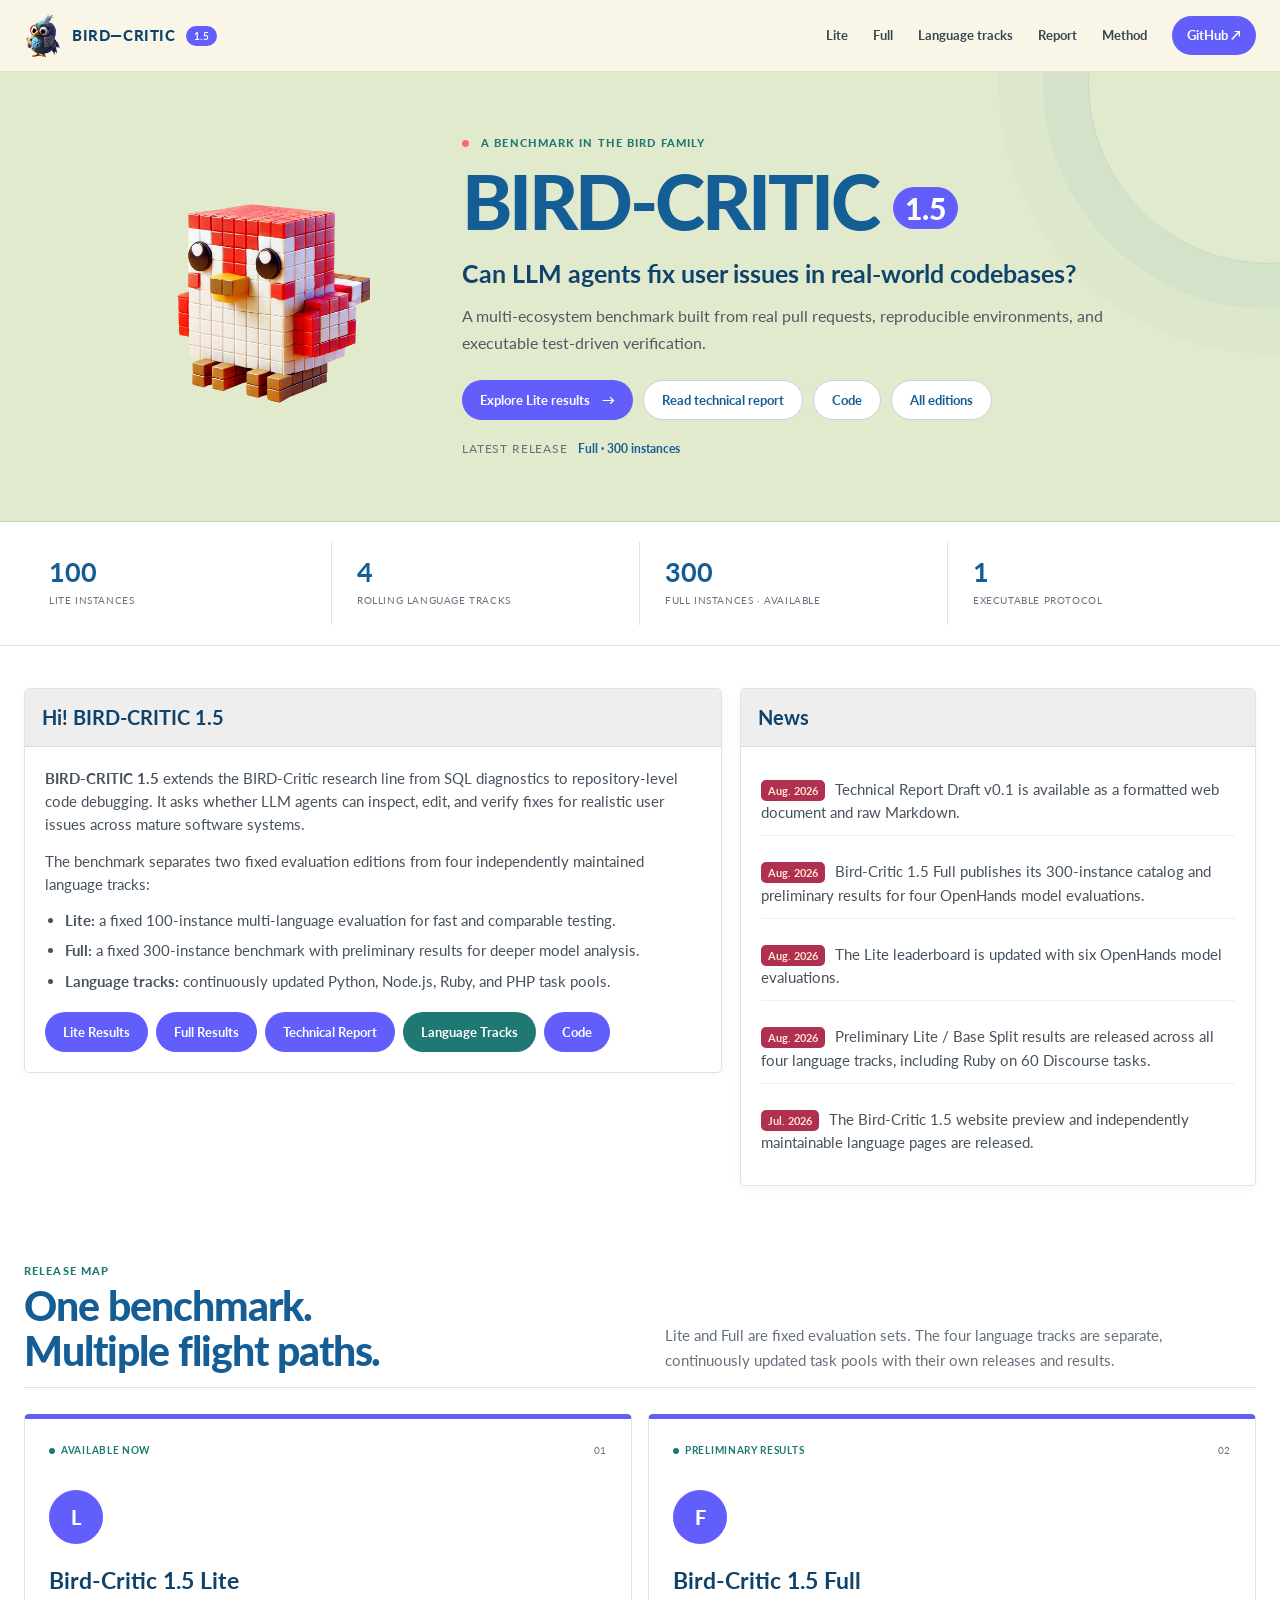
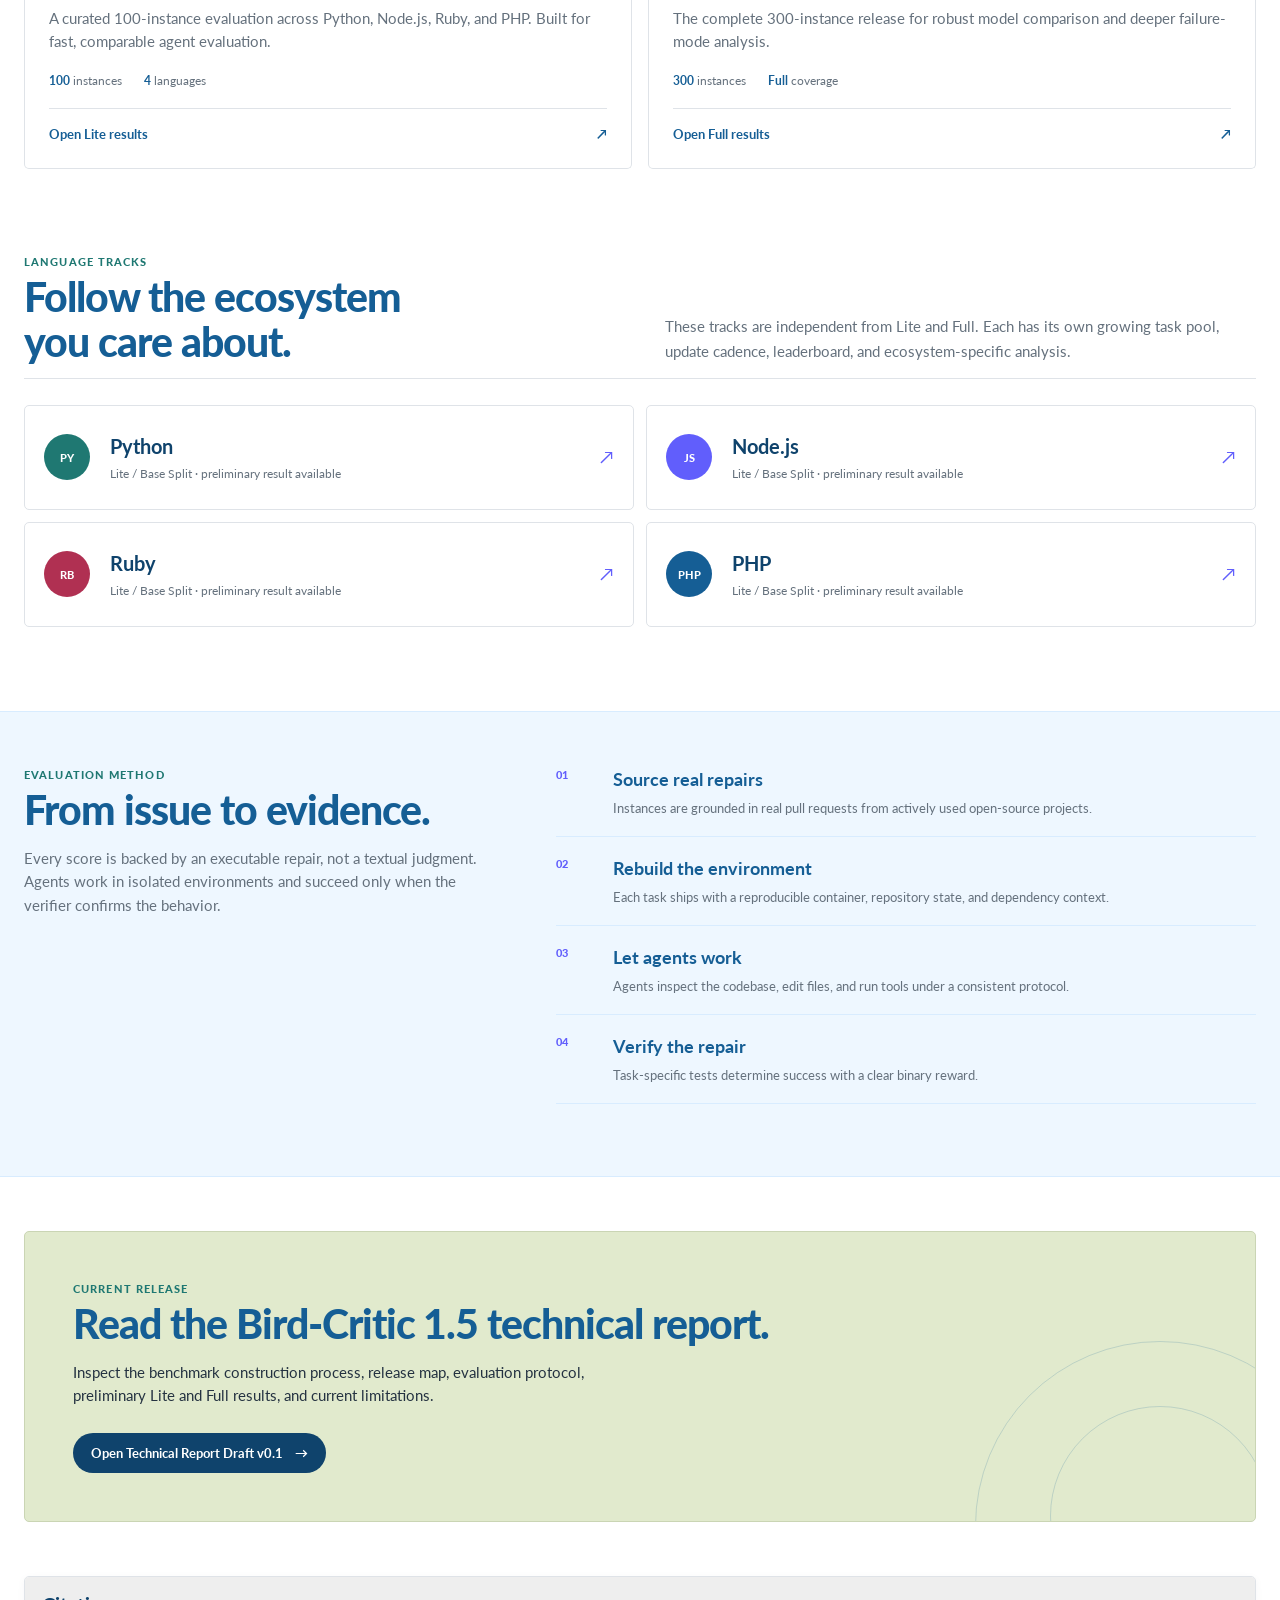
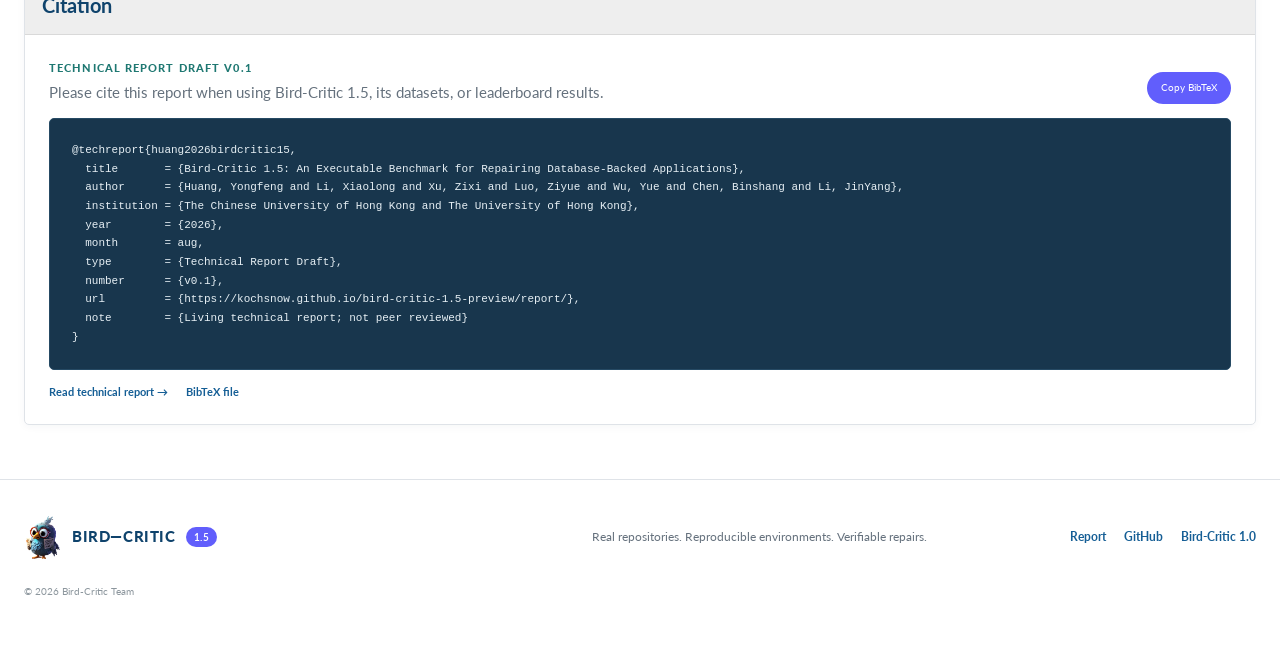
==== index.html @ dda523f9 "Update Claude and GPT Full results" ====
<!doctype html>
<html lang="en">
<head>
  <meta charset="utf-8">
  <meta name="viewport" content="width=device-width, initial-scale=1">
  <meta name="description" content="Bird-Critic 1.5 — a multi-ecosystem benchmark for evaluating LLM agents on real-world code repair.">
  <meta name="theme-color" content="#071a18">
  <meta property="og:title" content="Bird-Critic 1.5">
  <meta property="og:description" content="Real repositories. Reproducible environments. Verifiable repairs.">
  <meta property="og:type" content="website">
  <meta property="og:image" content="assets/og-family.png">
  <title>Bird-Critic 1.5 — Real-world code repair benchmark</title>
  <link rel="icon" href="assets/favicon.png" type="image/png">
  <link rel="stylesheet" href="assets/styles.css?v=20260813">
  <script defer src="assets/app.js?v=20260803"></script>
</head>
<body data-page="home" data-depth="0">
  <a class="skip-link" href="#main">Skip to content</a>
  <div class="scroll-progress" aria-hidden="true"></div>

  <header class="site-header">
    <a class="brand" href="index.html" aria-label="Bird-Critic 1.5 home">
      <span class="brand-mark" aria-hidden="true"><span></span><span></span></span>
      <span>BIRD—CRITIC</span>
      <b>1.5</b>
    </a>
    <button class="menu-toggle" type="button" aria-expanded="false" aria-controls="site-nav">
      <span></span><span></span><span></span><span class="sr-only">Menu</span>
    </button>
    <nav class="site-nav" id="site-nav" aria-label="Primary navigation">
      <a href="lite/">Lite</a>
      <a href="full/">Full</a>
      <a href="#tracks">Language tracks</a>
      <a href="report/">Report</a>
      <a href="#method">Method</a>
      <a class="nav-cta" href="https://github.com/kochsnow/bird-critic-1.5-preview" target="_blank" rel="noreferrer">GitHub ↗</a>
    </nav>
  </header>

  <main id="main">
    <section class="hero">
      <div class="hero-copy reveal">
        <img class="hero-project-logo" src="assets/bird-critic-1-logo.png" alt="Bird-Critic cube bird">
      </div>

      <div class="hero-visual reveal">
        <div class="eyebrow"><span class="pulse"></span> A benchmark in the BIRD family</div>
        <h1>BIRD-CRITIC <em>1.5</em></h1>
        <p class="hero-question">Can LLM agents fix user issues in real-world codebases?</p>
        <p class="hero-lead">A multi-ecosystem benchmark built from real pull requests, reproducible environments, and executable test-driven verification.</p>
        <div class="hero-actions">
          <a class="button button-primary" href="lite/">Explore Lite results <span>→</span></a>
          <a class="button button-ghost" href="report/">Read technical report</a>
          <a class="button button-ghost" href="https://github.com/kochsnow/bird-critic-1.5-preview" target="_blank" rel="noreferrer">Code</a>
          <a class="button button-ghost" href="#editions">All editions</a>
        </div>
        <div class="hero-note">
          <span>Latest release</span>
          <strong>Full · 300 instances</strong>
        </div>
      </div>
    </section>

    <section class="signal-strip" aria-label="Benchmark summary">
      <div><strong>100</strong><span>Lite instances</span></div>
      <div><strong>4</strong><span>rolling language tracks</span></div>
      <div><strong>300</strong><span>Full instances · available</span></div>
      <div><strong>1</strong><span>executable protocol</span></div>
    </section>

    <section class="section home-overview" id="about">
      <article class="family-panel reveal">
        <div class="panel-heading"><h2>Hi! BIRD-CRITIC 1.5</h2></div>
        <div class="panel-body">
          <p><strong>BIRD-CRITIC 1.5</strong> extends the BIRD-Critic research line from SQL diagnostics to repository-level code debugging. It asks whether LLM agents can inspect, edit, and verify fixes for realistic user issues across mature software systems.</p>
          <p>The benchmark separates two fixed evaluation editions from four independently maintained language tracks:</p>
          <ul class="family-list">
            <li><strong>Lite:</strong> a fixed 100-instance multi-language evaluation for fast and comparable testing.</li>
            <li><strong>Full:</strong> a fixed 300-instance benchmark with preliminary results for deeper model analysis.</li>
            <li><strong>Language tracks:</strong> continuously updated Python, Node.js, Ruby, and PHP task pools.</li>
          </ul>
          <div class="resource-buttons">
            <a class="family-button" href="lite/">Lite Results</a>
            <a class="family-button" href="full/">Full Results</a>
            <a class="family-button" href="report/">Technical Report</a>
            <a class="family-button family-button-teal" href="#tracks">Language Tracks</a>
            <a class="family-button" href="https://github.com/kochsnow/bird-critic-1.5-preview" target="_blank" rel="noreferrer">Code</a>
          </div>
        </div>
      </article>

      <article class="family-panel reveal" id="news">
        <div class="panel-heading"><h2>News</h2></div>
        <div class="panel-body news-list">
          <p><span class="news-date">Aug. 2026</span> Technical Report Draft v0.1 is available as a formatted web document and raw Markdown.</p>
          <p><span class="news-date">Aug. 2026</span> Bird-Critic 1.5 Full publishes its 300-instance catalog and preliminary results for four OpenHands model evaluations.</p>
          <p><span class="news-date">Aug. 2026</span> The Lite leaderboard is updated with six OpenHands model evaluations.</p>
          <p><span class="news-date">Aug. 2026</span> Preliminary Lite / Base Split results are released across all four language tracks, including Ruby on 60 Discourse tasks.</p>
          <p><span class="news-date">Jul. 2026</span> The Bird-Critic 1.5 website preview and independently maintainable language pages are released.</p>
        </div>
      </article>
    </section>

    <section class="section editions" id="editions">
      <div class="section-heading reveal">
        <div>
          <span class="kicker">Release map</span>
          <h2>One benchmark.<br>Multiple flight paths.</h2>
        </div>
        <p>Lite and Full are fixed evaluation sets. The four language tracks are separate, continuously updated task pools with their own releases and results.</p>
      </div>

      <div class="edition-grid">
        <article class="edition-card edition-live reveal">
          <div class="card-topline"><span class="live-label">Available now</span><span>01</span></div>
          <div class="edition-symbol">L</div>
          <h3>Bird-Critic 1.5 Lite</h3>
          <p>A curated 100-instance evaluation across Python, Node.js, Ruby, and PHP. Built for fast, comparable agent evaluation.</p>
          <div class="edition-stats">
            <span><b>100</b> instances</span>
            <span><b>4</b> languages</span>
          </div>
          <a class="text-link" href="lite/">Open Lite results <span>↗</span></a>
        </article>

        <article class="edition-card edition-live reveal">
          <div class="card-topline"><span class="live-label">Preliminary results</span><span>02</span></div>
          <div class="edition-symbol">F</div>
          <h3>Bird-Critic 1.5 Full</h3>
          <p>The complete 300-instance release for robust model comparison and deeper failure-mode analysis.</p>
          <div class="edition-stats">
            <span><b>300</b> instances</span>
            <span><b>Full</b> coverage</span>
          </div>
          <a class="text-link" href="full/">Open Full results <span>↗</span></a>
        </article>
      </div>
    </section>

    <section class="section tracks" id="tracks">
      <div class="section-heading reveal">
        <div>
          <span class="kicker">Language tracks</span>
          <h2>Follow the ecosystem<br>you care about.</h2>
        </div>
        <p>These tracks are independent from Lite and Full. Each has its own growing task pool, update cadence, leaderboard, and ecosystem-specific analysis.</p>
      </div>

      <div class="track-grid">
        <a class="track-card reveal" href="languages/python/">
          <span class="track-index">PY</span>
          <div><h3>Python</h3><p>Lite / Base Split · preliminary result available</p></div>
          <span class="track-arrow">↗</span>
        </a>
        <a class="track-card reveal" href="languages/node/">
          <span class="track-index">JS</span>
          <div><h3>Node.js</h3><p>Lite / Base Split · preliminary result available</p></div>
          <span class="track-arrow">↗</span>
        </a>
        <a class="track-card reveal" href="languages/ruby/">
          <span class="track-index">RB</span>
          <div><h3>Ruby</h3><p>Lite / Base Split · preliminary result available</p></div>
          <span class="track-arrow">↗</span>
        </a>
        <a class="track-card reveal" href="languages/php/">
          <span class="track-index">PHP</span>
          <div><h3>PHP</h3><p>Lite / Base Split · preliminary result available</p></div>
          <span class="track-arrow">↗</span>
        </a>
      </div>
    </section>

    <section class="section method" id="method">
      <div class="method-layout">
        <div class="method-intro reveal">
          <span class="kicker kicker-light">Evaluation method</span>
          <h2>From issue to evidence.</h2>
          <p>Every score is backed by an executable repair, not a textual judgment. Agents work in isolated environments and succeed only when the verifier confirms the behavior.</p>
        </div>
        <ol class="method-steps">
          <li class="reveal"><span>01</span><div><h3>Source real repairs</h3><p>Instances are grounded in real pull requests from actively used open-source projects.</p></div></li>
          <li class="reveal"><span>02</span><div><h3>Rebuild the environment</h3><p>Each task ships with a reproducible container, repository state, and dependency context.</p></div></li>
          <li class="reveal"><span>03</span><div><h3>Let agents work</h3><p>Agents inspect the codebase, edit files, and run tools under a consistent protocol.</p></div></li>
          <li class="reveal"><span>04</span><div><h3>Verify the repair</h3><p>Task-specific tests determine success with a clear binary reward.</p></div></li>
        </ol>
      </div>
    </section>

    <section class="section release">
      <div class="release-card reveal">
        <span class="kicker">Current release</span>
        <h2>Read the Bird-Critic 1.5 technical report.</h2>
        <p>Inspect the benchmark construction process, release map, evaluation protocol, preliminary Lite and Full results, and current limitations.</p>
        <a class="button button-dark" href="report/">Open Technical Report Draft v0.1 <span>→</span></a>
        <div class="release-ring ring-one" aria-hidden="true"></div>
        <div class="release-ring ring-two" aria-hidden="true"></div>
      </div>
    </section>

    <section class="section citation-section" id="citation">
      <div class="family-panel reveal">
        <div class="panel-heading"><h2>Citation</h2></div>
        <div class="panel-body citation-content">
          <div class="citation-intro">
            <div><span class="kicker">Technical Report Draft v0.1</span><p>Please cite this report when using Bird-Critic 1.5, its datasets, or leaderboard results.</p></div>
            <button class="copy-button" type="button" data-copy-target="#citation-bibtex">Copy BibTeX</button>
          </div>
          <pre class="citation-code" id="citation-bibtex"><code>@techreport{huang2026birdcritic15,
  title       = {Bird-Critic 1.5: An Executable Benchmark for Repairing Database-Backed Applications},
  author      = {Huang, Yongfeng and Li, Xiaolong and Xu, Zixi and Luo, Ziyue and Wu, Yue and Chen, Binshang and Li, JinYang},
  institution = {The Chinese University of Hong Kong and The University of Hong Kong},
  year        = {2026},
  month       = aug,
  type        = {Technical Report Draft},
  number      = {v0.1},
  url         = {https://kochsnow.github.io/bird-critic-1.5-preview/report/},
  note        = {Living technical report; not peer reviewed}
}</code></pre>
          <div class="citation-links"><a href="report/">Read technical report →</a><a href="CITATION.bib">BibTeX file</a></div>
        </div>
      </div>
    </section>
  </main>

  <footer class="site-footer">
    <a class="brand footer-brand" href="index.html">
      <span class="brand-mark" aria-hidden="true"><span></span><span></span></span>
      <span>BIRD—CRITIC</span><b>1.5</b>
    </a>
    <p>Real repositories. Reproducible environments. Verifiable repairs.</p>
    <div><a href="report/">Report</a><a href="https://github.com/kochsnow/bird-critic-1.5-preview" target="_blank" rel="noreferrer">GitHub</a><a href="https://bird-critic.github.io/" target="_blank" rel="noreferrer">Bird-Critic 1.0</a></div>
    <small>© <span data-year></span> Bird-Critic Team</small>
  </footer>
</body>
</html>
---- assets/styles.css ----
@import url("https://fonts.googleapis.com/css2?family=Lato:wght@300;400;700;900&display=swap");

:root {
  --bird-blue: #155e95;
  --bird-blue-dark: #0f436c;
  --bird-purple: #615efc;
  --bird-coral: #ff6969;
  --bird-teal: #1f7872;
  --bird-green: #e1eacd;
  --bird-cream: #f9f6e6;
  --bird-sky: #eef7ff;
  --paper: #ffffff;
  --canvas: #f7f8fa;
  --ink: #243241;
  --muted: #65717d;
  --line: #dfe3e8;
  --soft-line: #edf0f3;
  --header-gray: #eeeeee;
  --sans: "Lato", -apple-system, BlinkMacSystemFont, "Segoe UI", sans-serif;
  --mono: ui-monospace, SFMono-Regular, Menlo, Consolas, monospace;
  --max: 1400px;
}

* { box-sizing: border-box; }
html { scroll-behavior: smooth; }
body {
  margin: 0;
  color: var(--ink);
  background: var(--paper);
  font-family: var(--sans);
  font-size: 15px;
  line-height: 1.55;
  -webkit-font-smoothing: antialiased;
}
a { color: var(--bird-blue); text-decoration: none; }
a:hover { color: var(--bird-coral); }
button, input, select { font: inherit; }
code, pre { font-family: var(--mono); }

.sr-only {
  position: absolute; width: 1px; height: 1px; padding: 0; margin: -1px;
  overflow: hidden; clip: rect(0, 0, 0, 0); white-space: nowrap; border: 0;
}
.skip-link {
  position: fixed; left: 18px; top: -80px; z-index: 1000;
  padding: 10px 16px; background: var(--bird-purple); color: white; border-radius: 5px;
}
.skip-link:focus { top: 18px; }
.scroll-progress {
  position: fixed; inset: 0 auto auto 0; width: 0; height: 3px;
  background: var(--bird-purple); z-index: 1000;
}

/* BIRD family navigation */
.site-header {
  position: sticky; top: 0; z-index: 100;
  width: 100%; min-height: 72px; padding: 0 max(24px, calc((100vw - var(--max)) / 2 + 24px));
  display: flex; align-items: center; justify-content: space-between; gap: 28px;
  color: var(--ink); background: rgba(249, 246, 230, .96);
  border-bottom: 1px solid #e5dfc4; backdrop-filter: blur(12px);
}
.brand {
  display: inline-flex; align-items: center; gap: 10px;
  color: var(--bird-blue-dark); font-size: 15px; font-weight: 900; letter-spacing: .04em;
}
.brand:hover { color: var(--bird-blue); }
.brand b {
  padding: 4px 8px; color: white; background: var(--bird-purple);
  border-radius: 999px; font-size: 10px; line-height: 1.2;
}
.brand-mark {
  width: 38px; height: 43px; display: block; flex: 0 0 38px;
  background: url("./bird-family-logo.png") center / contain no-repeat;
}
.brand-mark::before, .brand-mark::after, .brand-mark span { display: none; }
.site-nav { display: flex; align-items: center; gap: 25px; }
.site-nav a { color: #394754; font-size: 13px; font-weight: 700; }
.site-nav a:hover, .site-nav a[aria-current="page"] { color: var(--bird-purple); }
.site-nav .nav-cta {
  padding: 9px 15px; color: white; background: var(--bird-purple);
  border-radius: 999px; border: 0;
}
.site-nav .nav-cta:hover { color: white; background: var(--bird-coral); }
.menu-toggle { display: none; border: 0; background: none; color: var(--bird-blue-dark); }

/* Home masthead: a modernized version of Bird-Critic 1.0 */
.hero {
  min-height: 450px; padding: 50px max(24px, calc((100vw - 1080px) / 2 + 24px));
  display: grid; grid-template-columns: 280px minmax(0, 1fr); gap: 58px; align-items: center;
  color: var(--ink); background: var(--bird-green);
  border-bottom: 1px solid #cbd7b5; position: relative; overflow: hidden;
}
.hero::after {
  content: ""; position: absolute; width: 360px; height: 360px; border-radius: 50%;
  right: -170px; top: -170px; border: 1px solid rgba(21, 94, 149, .12);
  box-shadow: 0 0 0 45px rgba(21,94,149,.035), 0 0 0 90px rgba(21,94,149,.025);
}
.hero-copy { display: flex; justify-content: center; position: relative; z-index: 1; }
.hero-project-logo {
  display: block; width: min(260px, 100%); height: auto;
  border-radius: 14px; mix-blend-mode: multiply;
  transition: transform .35s ease;
}
.hero-project-logo:hover { transform: scale(1.035) rotate(-1deg); }
.hero-visual { position: relative; z-index: 1; min-width: 0; }
.eyebrow, .kicker, .page-eyebrow {
  color: var(--bird-teal); font-size: 11px; font-weight: 900;
  letter-spacing: .1em; text-transform: uppercase;
}
.eyebrow { margin-bottom: 12px; }
.pulse {
  display: inline-block; width: 7px; height: 7px; margin-right: 8px;
  border-radius: 50%; background: var(--bird-coral);
}
.hero h1 {
  margin: 0 0 6px; color: var(--bird-blue);
  font-size: clamp(46px, 6vw, 76px); line-height: 1; letter-spacing: -.04em; font-weight: 900;
}
.hero h1 em {
  display: inline-block; color: white; background: var(--bird-purple);
  padding: 6px 12px; border-radius: 999px; font-size: .4em; font-style: normal;
  letter-spacing: 0; vertical-align: .35em;
}
.hero-question {
  margin: 15px 0 10px; color: var(--bird-blue-dark);
  font-size: clamp(19px, 2.2vw, 25px); font-weight: 700;
}
.hero-lead { max-width: 710px; margin: 0; color: #4d5c63; font-size: 16px; line-height: 1.65; }
.hero-actions { display: flex; flex-wrap: wrap; gap: 10px; margin-top: 24px; }
.button, .family-button {
  min-height: 40px; padding: 9px 18px; display: inline-flex; align-items: center; justify-content: center;
  gap: 12px; border: 0; border-radius: 999px; font-size: 13px; font-weight: 700;
  transition: background .2s, color .2s, transform .2s;
}
.button:hover, .family-button:hover { transform: translateY(-1px); }
.button-primary, .family-button { color: white; background: var(--bird-purple); }
.button-primary:hover, .family-button:hover { color: white; background: var(--bird-coral); }
.button-ghost { color: var(--bird-blue); background: white; border: 1px solid #c9d2d8; }
.button-ghost:hover { color: white; background: var(--bird-blue); border-color: var(--bird-blue); }
.button-dark { color: white; background: var(--bird-blue-dark); }
.button-dark:hover { color: white; background: var(--bird-coral); }
.family-button-teal { background: var(--bird-teal); }
.hero-note { display: flex; align-items: center; gap: 10px; margin-top: 20px; font-size: 12px; }
.hero-note span { color: var(--muted); text-transform: uppercase; letter-spacing: .07em; }
.hero-note strong { color: var(--bird-blue); }

.signal-strip {
  max-width: var(--max); margin: 0 auto; padding: 20px 24px;
  display: grid; grid-template-columns: repeat(4, 1fr); background: white;
  border-bottom: 1px solid var(--line);
}
.signal-strip div { padding: 15px 25px; border-right: 1px solid var(--line); }
.signal-strip div:last-child { border-right: 0; }
.signal-strip strong { display: block; color: var(--bird-blue); font-size: 27px; line-height: 1.1; }
.signal-strip span { color: var(--muted); font-size: 10px; text-transform: uppercase; letter-spacing: .06em; }

/* Family-style panels */
.section { max-width: var(--max); margin: auto; padding: 54px 24px; }
.home-overview {
  display: grid; grid-template-columns: 1.15fr .85fr; gap: 18px; align-items: start;
  padding-top: 42px; padding-bottom: 22px;
}
.family-panel {
  overflow: hidden; background: white; border: 1px solid var(--line);
  border-radius: 5px; box-shadow: 0 2px 8px rgba(28, 48, 65, .04);
}
.panel-heading {
  padding: 13px 17px; background: var(--header-gray); border-bottom: 1px solid #d9d9d9;
}
.panel-heading h2 { margin: 0; color: var(--bird-blue-dark); font-size: 20px; font-weight: 700; }
.panel-body { padding: 20px; color: #46525d; }
.panel-body p { margin: 0 0 13px; }
.panel-body p:last-child { margin-bottom: 0; }
.family-list { padding-left: 20px; margin: 10px 0 19px; }
.family-list li { margin: 7px 0; }
.resource-buttons { display: flex; flex-wrap: wrap; gap: 8px; }
.news-list p { padding: 11px 0; border-bottom: 1px solid var(--soft-line); line-height: 1.55; }
.news-list p:last-child { border-bottom: 0; }
.news-date {
  display: inline-block; margin-right: 6px; padding: 2px 7px;
  color: #ffe7ce; background: #b03052; border-radius: 5px; font-size: 11px; font-weight: 700;
}

.section-heading {
  display: grid; grid-template-columns: 1fr 1fr; gap: 50px; align-items: end;
  margin-bottom: 26px; padding-bottom: 14px; border-bottom: 1px solid var(--line);
}
.kicker { display: block; margin-bottom: 5px; }
.section-heading h2, .method h2, .release-card h2, .page-hero h1 {
  margin: 0; color: var(--bird-blue); font-size: clamp(30px, 3.2vw, 45px);
  line-height: 1.08; letter-spacing: -.025em; font-weight: 900;
}
.section-heading p { max-width: 560px; margin: 0; color: var(--muted); line-height: 1.65; }

.edition-grid { display: grid; grid-template-columns: repeat(2, 1fr); gap: 16px; }
.edition-card {
  min-height: 350px; padding: 24px; display: flex; flex-direction: column;
  background: white; border: 1px solid var(--line); border-radius: 5px;
}
.edition-live { border-top: 5px solid var(--bird-purple); }
.edition-card:not(.edition-live) { border-top: 5px solid #b8c3c9; }
.card-topline { display: flex; justify-content: space-between; color: var(--muted); font-size: 10px; text-transform: uppercase; letter-spacing: .07em; }
.live-label, .soon-label { color: var(--bird-teal); font-weight: 700; }
.live-label::before, .soon-label::before {
  content: ""; display: inline-block; width: 6px; height: 6px; margin-right: 6px;
  border-radius: 50%; background: var(--bird-teal);
}
.soon-label { color: var(--muted); }
.soon-label::before { background: #aab2b8; }
.edition-symbol {
  width: 54px; height: 54px; margin: 32px 0 19px; display: grid; place-items: center;
  color: white; background: var(--bird-purple); border-radius: 50%; font-size: 20px; font-weight: 900;
}
.edition-card:not(.edition-live) .edition-symbol { background: var(--bird-blue); }
.edition-card h3 { margin: 0 0 8px; color: var(--bird-blue-dark); font-size: 23px; }
.edition-card > p { color: var(--muted); margin: 0; }
.edition-stats { display: flex; gap: 22px; margin: 18px 0; color: var(--muted); font-size: 12px; }
.edition-stats b { color: var(--bird-blue); }
.text-link {
  margin-top: auto; padding-top: 15px; display: flex; justify-content: space-between;
  border-top: 1px solid var(--line); color: var(--bird-blue); font-size: 13px; font-weight: 700;
}
.text-link:hover { color: var(--bird-coral); }

.tracks { padding-top: 30px; }
.track-grid { display: grid; grid-template-columns: repeat(2, 1fr); gap: 12px; }
.track-card {
  min-height: 105px; padding: 19px; display: grid; grid-template-columns: 50px 1fr auto;
  align-items: center; gap: 16px; color: var(--ink); background: white;
  border: 1px solid var(--line); border-radius: 5px;
  transition: border-color .2s, box-shadow .2s, transform .2s;
}
.track-card:hover {
  color: var(--ink); border-color: var(--bird-purple); box-shadow: 0 6px 18px rgba(40,49,75,.08);
  transform: translateY(-2px);
}
.track-index {
  width: 46px; height: 46px; display: grid; place-items: center;
  color: white; background: var(--bird-teal); border-radius: 50%; font-size: 11px; font-weight: 900;
}
.track-card:nth-child(2) .track-index { background: var(--bird-purple); }
.track-card:nth-child(3) .track-index { background: #b03052; }
.track-card:nth-child(4) .track-index { background: var(--bird-blue); }
.track-card h3 { margin: 0 0 3px; color: var(--bird-blue-dark); font-size: 20px; }
.track-card p { margin: 0; color: var(--muted); font-size: 12px; }
.track-arrow { color: var(--bird-purple); font-size: 18px; }

.method {
  max-width: none; margin-top: 30px; padding-left: max(24px, calc((100vw - var(--max)) / 2 + 24px));
  padding-right: max(24px, calc((100vw - var(--max)) / 2 + 24px));
  color: var(--ink); background: var(--bird-sky); border-block: 1px solid #d8ecff;
}
.method-layout { max-width: calc(var(--max) - 48px); margin: auto; display: grid; grid-template-columns: .8fr 1.2fr; gap: 65px; }
.kicker-light { color: var(--bird-teal); }
.method-intro p { color: var(--muted); }
.method-steps { list-style: none; margin: 0; padding: 0; }
.method-steps li {
  display: grid; grid-template-columns: 42px 1fr; gap: 15px;
  padding: 0 0 18px; margin-bottom: 18px; border-bottom: 1px solid #d8ecff;
}
.method-steps li > span { color: var(--bird-purple); font-size: 11px; font-weight: 900; }
.method-steps h3 { margin: 0 0 4px; color: var(--bird-blue); font-size: 18px; }
.method-steps p { margin: 0; color: var(--muted); font-size: 13px; }

.release-card {
  min-height: 270px; padding: 48px; position: relative; overflow: hidden;
  color: var(--ink); background: var(--bird-green); border: 1px solid #cad5b4; border-radius: 5px;
}
.release-card h2 { max-width: 760px; }
.release-card > p { max-width: 560px; }
.release-card .button { margin-top: 10px; }
.release-ring { position: absolute; border: 1px solid rgba(21,94,149,.18); border-radius: 50%; }
.ring-one { width: 370px; height: 370px; right: -90px; bottom: -190px; }
.ring-two { width: 220px; height: 220px; right: -15px; bottom: -105px; }
.citation-section { padding-top: 0; }
.citation-content { padding: 24px; }
.citation-intro { display: flex; align-items: end; justify-content: space-between; gap: 20px; margin-bottom: 14px; }
.citation-intro p { margin: 0; color: var(--muted); }
.citation-intro .copy-button { float: none; flex: 0 0 auto; padding: 8px 14px; font-size: 10px; }
.citation-code {
  margin: 0; padding: 22px; overflow-x: auto; color: #e7f0f5; background: #18364d;
  border: 1px solid #264a64; border-radius: 5px; font: 11px/1.7 var(--mono); white-space: pre;
}
.citation-code code { font: inherit; }
.citation-links { display: flex; flex-wrap: wrap; gap: 18px; margin-top: 13px; font-size: 11px; font-weight: 700; }

.site-footer {
  max-width: var(--max); margin: auto; padding: 36px 24px 48px;
  display: grid; grid-template-columns: 1.2fr 1fr auto; gap: 25px; align-items: center;
  border-top: 1px solid var(--line);
}
.footer-brand { color: var(--bird-blue-dark); }
.site-footer p { color: var(--muted); font-size: 12px; }
.site-footer > div { display: flex; gap: 18px; font-size: 12px; font-weight: 700; }
.site-footer small { grid-column: 1 / -1; color: #8c969d; font-size: 10px; }

/* Edition and language pages */
.inner { background: var(--canvas); }
.inner .site-header { background: rgba(249,246,230,.97); }
.page-hero {
  max-width: none; margin: 0; padding: 56px max(24px, calc((100vw - 1180px) / 2 + 24px));
  display: grid; grid-template-columns: 1fr .75fr; gap: 65px; align-items: end;
  background: var(--bird-green); border-bottom: 1px solid #cbd7b5;
}
.page-hero h1 { font-size: clamp(40px, 5vw, 64px); }
.page-hero .page-intro { margin: 0; color: #4e5b60; font-size: 16px; line-height: 1.65; }
.page-eyebrow { margin-bottom: 10px; }
.page-status {
  display: inline-flex; align-items: center; gap: 7px; margin-top: 15px;
  color: var(--bird-teal); font-size: 10px; font-weight: 900; text-transform: uppercase;
}
.page-status::before { content: ""; width: 7px; height: 7px; border-radius: 50%; background: var(--bird-teal); }
.page-status.soon { color: var(--muted); }
.page-status.soon::before { background: #aab2b8; }
.page-rule { display: none; }

.metric-grid {
  max-width: 1180px; margin: 24px auto 0; padding: 0 24px;
  display: grid; grid-template-columns: repeat(4, 1fr);
}
.metric {
  min-height: 118px; padding: 22px; background: white;
  border: 1px solid var(--line); border-right: 0;
}
.metric:first-child { border-radius: 5px 0 0 5px; }
.metric:last-child { border-right: 1px solid var(--line); border-radius: 0 5px 5px 0; }
.metric strong { display: block; color: var(--bird-blue); font-size: 31px; line-height: 1; }
.metric span { display: block; margin-top: 22px; color: var(--muted); font-size: 9px; text-transform: uppercase; letter-spacing: .05em; }

.results-section { max-width: 1180px; margin: auto; padding: 45px 24px; }
.results-head {
  display: flex; align-items: end; justify-content: space-between; gap: 35px;
  margin-bottom: 16px;
}
.results-head h2 { margin: 0; color: var(--bird-blue); font-size: 30px; font-weight: 900; }
.results-head p { max-width: 520px; margin: 0; color: var(--muted); font-size: 13px; }
.results-head code { padding: 2px 5px; background: #eee; }
.leaderboard-shell {
  overflow-x: auto; background: white; border: 1px solid var(--line);
  border-radius: 5px; box-shadow: 0 2px 7px rgba(31,51,69,.04);
}
.leaderboard-toolbar {
  min-height: 50px; padding: 10px 16px; display: flex; align-items: center; justify-content: space-between; gap: 15px;
  background: var(--header-gray); border-bottom: 1px solid #d7d7d7;
}
.leaderboard-toolbar > span { color: var(--bird-blue-dark); font-size: 13px; font-weight: 700; }
.language-filters { display: flex; flex-wrap: wrap; gap: 5px; }
.filter-button {
  padding: 6px 11px; color: #666; background: #e0e0e0;
  border: 0; border-radius: 5px; font-size: 10px; cursor: pointer;
}
.filter-button.active, .filter-button:hover { color: white; background: var(--bird-purple); }
.leaderboard { width: 100%; min-width: 720px; border-collapse: collapse; }
.leaderboard th, .leaderboard td { padding: 10px 12px; text-align: center; border-bottom: 1px solid var(--line); }
.leaderboard th { color: #43515d; background: #f4f6f8; font-size: 10px; text-transform: uppercase; letter-spacing: .04em; }
.leaderboard td { font-size: 12px; }
.leaderboard tbody tr { transition: transform .18s, box-shadow .18s, background .18s; }
.leaderboard tbody tr:not(.empty-row):hover {
  position: relative; z-index: 1; background: rgba(238,247,255,.7);
  transform: translateY(-1px); box-shadow: 0 3px 10px rgba(0,0,0,.1);
}
.leaderboard td:first-child { color: var(--muted); font-size: 10px; }
.score { color: var(--bird-blue); font-weight: 700; }
.score-bar { display: inline-block; width: 70px; height: 5px; margin-left: 8px; background: #e8ecf0; vertical-align: 2px; }
.score-bar i { display: block; height: 100%; background: var(--bird-purple); }
.empty-row td { padding: 42px; color: var(--muted); text-align: center; }
.language-breakdown { min-width: 900px; }
.language-score strong { display: block; color: var(--bird-blue); }
.language-score small { display: block; color: var(--muted); font-size: 9px; }

.split-chart { display: grid; grid-template-columns: repeat(4, 1fr); gap: 8px; }
.split-segment { min-height: 98px; padding: 17px; border-radius: 5px; }
.split-segment strong { display: block; font-size: 25px; }
.split-segment span { font-size: 10px; font-weight: 700; }
.split-python { color: #24496b; background: #dff1ff; }
.split-node { color: #51640c; background: #e9f5bf; }
.split-ruby { color: #7f2433; background: #ffe0dc; }
.split-php { color: #423a77; background: #e8e4ff; }

.instance-layout { display: grid; grid-template-columns: 245px 1fr; gap: 16px; }
.instance-sidebar {
  align-self: start; padding: 18px; background: white; border: 1px solid var(--line); border-radius: 5px;
}
.instance-sidebar h3 { margin: 0 0 13px; color: var(--bird-blue); font-size: 16px; }
.instance-sidebar label { display: block; margin: 14px 0 5px; color: var(--muted); font-size: 9px; text-transform: uppercase; }
.instance-sidebar select, .instance-sidebar input {
  width: 100%; padding: 8px 9px; color: var(--ink); background: white;
  border: 1px solid #cfd5da; border-radius: 4px;
}
.instance-sidebar select:focus, .instance-sidebar input:focus { outline: 2px solid rgba(97,94,252,.2); border-color: var(--bird-purple); }
.instance-count { margin-top: 15px; color: var(--bird-teal); font-size: 11px; font-weight: 700; }
.instance-table-wrap {
  max-height: 540px; overflow: auto; background: white; border: 1px solid var(--line); border-radius: 5px;
}
.instance-table { width: 100%; min-width: 650px; border-collapse: collapse; }
.instance-table th {
  position: sticky; top: 0; z-index: 1; padding: 10px 12px;
  color: white; background: var(--bird-blue); font-size: 9px; text-align: left; text-transform: uppercase;
}
.instance-table td { padding: 10px 12px; border-bottom: 1px solid var(--line); font-family: var(--mono); font-size: 10px; }
.instance-table tbody tr:hover { background: var(--bird-sky); }
.language-pill { display: inline-block; padding: 3px 7px; border-radius: 999px; font-size: 9px; }
.language-pill.python { color: #24496b; background: #dff1ff; }
.language-pill.node-js { color: #51640c; background: #e9f5bf; }
.language-pill.ruby { color: #7f2433; background: #ffe0dc; }
.language-pill.php { color: #423a77; background: #e8e4ff; }
.language-pill.dataset { color: var(--bird-blue); background: var(--bird-green); white-space: nowrap; }

.quickstart { padding: 24px; color: #dceaf3; background: #243e55; border-radius: 5px; }
.quickstart pre { margin: 0; overflow-x: auto; font-size: 11px; line-height: 1.75; }
.copy-button {
  float: right; padding: 6px 10px; color: white; background: var(--bird-purple);
  border: 0; border-radius: 999px; font-size: 9px; cursor: pointer;
}
.copy-button:hover { background: var(--bird-coral); }

.coming-panel { max-width: 1180px; margin: 0 auto; padding: 45px 24px; }
.coming-panel-inner {
  min-height: 320px; padding: 48px; position: relative; overflow: hidden;
  color: var(--ink); background: var(--bird-sky); border: 1px solid #d8ecff; border-radius: 5px;
}
.coming-panel h2 { max-width: 740px; margin: 0 0 16px; color: var(--bird-blue); font-size: clamp(35px, 4.5vw, 58px); line-height: 1.05; }
.coming-panel p { max-width: 590px; color: var(--muted); }
.coming-number { position: absolute; right: -25px; bottom: -70px; color: rgba(21,94,149,.07); font-size: 230px; line-height: 1; font-weight: 900; }

/* Technical report */
.report-page { background: var(--canvas); }
.report-masthead {
  padding: 58px max(24px, calc((100vw - 1180px) / 2 + 24px));
  display: grid; grid-template-columns: minmax(0, 1.2fr) minmax(300px, .8fr); gap: 56px; align-items: end;
  background: var(--bird-green); border-bottom: 1px solid #cbd7b5;
}
.report-masthead h1 {
  max-width: 780px; margin: 10px 0 0; color: var(--bird-blue);
  font-size: clamp(42px, 5.5vw, 70px); line-height: 1.02; letter-spacing: -.035em;
}
.report-masthead-copy > p { margin: 0; color: #4d5c63; font-size: 17px; line-height: 1.65; }
.report-actions { display: flex; flex-wrap: wrap; gap: 9px; margin-top: 24px; }
.report-shell {
  max-width: 1180px; margin: 0 auto; padding: 44px 24px 70px;
  display: grid; grid-template-columns: 220px minmax(0, 1fr); gap: 30px; align-items: start;
}
.report-sidebar { position: sticky; top: 94px; display: grid; gap: 14px; }
.report-meta-card, .report-toc {
  padding: 18px; background: white; border: 1px solid var(--line); border-radius: 5px;
}
.report-meta-card strong { display: block; margin: 7px 0 5px; color: var(--bird-blue); font-size: 20px; }
.report-meta-card p { margin: 0; color: var(--muted); font-size: 11px; }
.report-toc > strong { display: block; margin-bottom: 9px; color: var(--bird-blue-dark); font-size: 11px; text-transform: uppercase; letter-spacing: .06em; }
.report-toc div { display: grid; gap: 2px; max-height: calc(100vh - 345px); overflow-y: auto; }
.report-toc a, .report-toc span { padding: 5px 0; color: var(--muted); font-size: 11px; line-height: 1.35; }
.report-toc a:hover { color: var(--bird-purple); }
.report-toc .toc-level-3 { padding-left: 12px; font-size: 10px; }
.report-document {
  min-width: 0; padding: clamp(28px, 5vw, 62px); background: white;
  border: 1px solid var(--line); border-radius: 5px; box-shadow: 0 3px 12px rgba(31,51,69,.05);
}
.report-document > h1 { margin: 0 0 8px; color: var(--bird-blue-dark); font-size: clamp(31px, 4vw, 46px); line-height: 1.12; }
.report-document > h2:first-of-type { margin-top: 8px; padding: 0; border: 0; color: var(--muted); font-size: 20px; font-weight: 400; }
.report-document h2 { margin: 48px 0 16px; padding-top: 25px; color: var(--bird-blue); border-top: 1px solid var(--soft-line); font-size: 28px; line-height: 1.2; }
.report-document h3 { margin: 32px 0 12px; color: var(--bird-blue-dark); font-size: 20px; }
.report-document p, .report-document li { color: #3f4c58; line-height: 1.75; }
.report-document p { margin: 0 0 16px; }
.report-document ul, .report-document ol { margin: 0 0 20px; padding-left: 25px; }
.report-document li { margin: 5px 0; }
.report-document blockquote {
  margin: 22px 0; padding: 16px 20px; color: var(--bird-blue-dark); background: var(--bird-sky);
  border-left: 4px solid var(--bird-purple); font-size: 16px; font-weight: 700;
}
.report-document code { padding: 2px 5px; background: #f1f3f5; border-radius: 3px; font-size: .88em; }
.report-document pre { margin: 20px 0; padding: 20px; overflow-x: auto; color: #dceaf3; background: #243e55; border-radius: 5px; line-height: 1.65; }
.report-document pre code { padding: 0; color: inherit; background: none; }
.report-table-wrap { margin: 20px 0 25px; overflow-x: auto; border: 1px solid var(--line); border-radius: 5px; }
.report-document table { width: 100%; min-width: 560px; border-collapse: collapse; }
.report-document th, .report-document td { padding: 11px 13px; border-bottom: 1px solid var(--line); text-align: left; font-size: 12px; }
.report-document th { color: white; background: var(--bird-blue); }
.report-document tbody tr:nth-child(even) { background: #f7f9fb; }
.report-document hr { margin: 35px 0; border: 0; border-top: 1px solid var(--line); }
.report-document sup { font-size: .7em; }
.heading-anchor { opacity: 0; color: var(--bird-purple); font-size: .7em; }
.report-document h2:hover .heading-anchor, .report-document h3:hover .heading-anchor, .heading-anchor:focus { opacity: 1; }
.report-equation { margin: 22px 0; padding: 16px; overflow-x: auto; color: var(--bird-blue-dark); background: var(--bird-cream); text-align: center; font-family: var(--mono); }
.report-loading, .report-error { padding: 50px 20px; color: var(--muted); text-align: center; }

.reveal { opacity: 0; transform: translateY(12px); transition: opacity .55s ease, transform .55s ease; }
.reveal.visible { opacity: 1; transform: none; }

@media (max-width: 960px) {
  .hero { grid-template-columns: 220px 1fr; gap: 35px; }
  .home-overview, .section-heading, .method-layout, .page-hero { grid-template-columns: 1fr; gap: 25px; }
  .signal-strip, .metric-grid { grid-template-columns: repeat(2, 1fr); }
  .signal-strip div:nth-child(2) { border-right: 0; }
  .metric:nth-child(2) { border-right: 1px solid var(--line); border-radius: 0 5px 5px 0; }
  .metric:nth-child(3) { border-radius: 5px 0 0 5px; }
  .edition-grid { grid-template-columns: 1fr; }
  .method-intro { max-width: 660px; }
  .site-footer { grid-template-columns: 1fr 1fr; }
  .site-footer > div { justify-self: end; }
  .report-shell { grid-template-columns: 1fr; }
  .report-sidebar { position: static; grid-template-columns: 1fr 1fr; }
  .report-toc div { max-height: none; }
}

@media (max-width: 720px) {
  .site-header { min-height: 64px; padding: 0 16px; }
  .brand { font-size: 13px; }
  .brand-mark { width: 31px; height: 35px; flex-basis: 31px; }
  .menu-toggle { display: block; padding: 8px; }
  .menu-toggle span:not(.sr-only) { display: block; width: 21px; height: 2px; margin: 4px; background: currentColor; }
  .site-nav {
    display: none; position: absolute; inset: 64px 12px auto; padding: 18px;
    flex-direction: column; align-items: stretch; gap: 15px;
    background: var(--bird-cream); border: 1px solid #e5dfc4; box-shadow: 0 12px 30px rgba(0,0,0,.12);
  }
  .site-nav.open { display: flex; }
  .hero { grid-template-columns: 1fr; padding: 34px 20px 40px; text-align: center; }
  .hero-project-logo { width: 170px; }
  .hero-actions, .hero-note { justify-content: center; }
  .hero h1 { font-size: 46px; }
  .signal-strip { padding: 12px 20px; }
  .signal-strip div { padding: 13px 7px; }
  .section { padding: 42px 20px; }
  .home-overview { padding-top: 28px; padding-bottom: 10px; }
  .section-heading h2, .method h2, .release-card h2 { font-size: 30px; }
  .track-grid { grid-template-columns: 1fr; }
  .release-card { padding: 32px 23px; }
  .site-footer { grid-template-columns: 1fr; padding: 30px 20px 40px; }
  .site-footer > div { justify-self: start; }
  .page-hero { padding: 38px 20px; }
  .page-hero h1 { font-size: 40px; }
  .metric-grid { padding: 0 20px; }
  .metric { min-height: 105px; padding: 17px; }
  .metric strong { font-size: 26px; }
  .results-section, .coming-panel { padding: 35px 20px; }
  .results-head { flex-direction: column; align-items: start; gap: 10px; }
  .split-chart { grid-template-columns: repeat(2, 1fr); }
  .instance-layout { grid-template-columns: 1fr; }
  .coming-panel-inner { padding: 32px 22px; }
  .coming-number { font-size: 150px; }
  .report-masthead { padding: 38px 20px; grid-template-columns: 1fr; gap: 24px; }
  .report-masthead h1 { font-size: 40px; }
  .report-shell { padding: 28px 20px 48px; }
  .report-sidebar { grid-template-columns: 1fr; }
  .report-toc { display: none; }
  .report-document { padding: 26px 20px; }
  .report-document h2 { font-size: 24px; }
  .citation-intro { align-items: start; flex-direction: column; }
  .citation-code { padding: 17px; font-size: 10px; }
}

@media (prefers-reduced-motion: reduce) {
  html { scroll-behavior: auto; }
  *, *::before, *::after { animation: none !important; transition: none !important; }
  .reveal { opacity: 1; transform: none; }
}
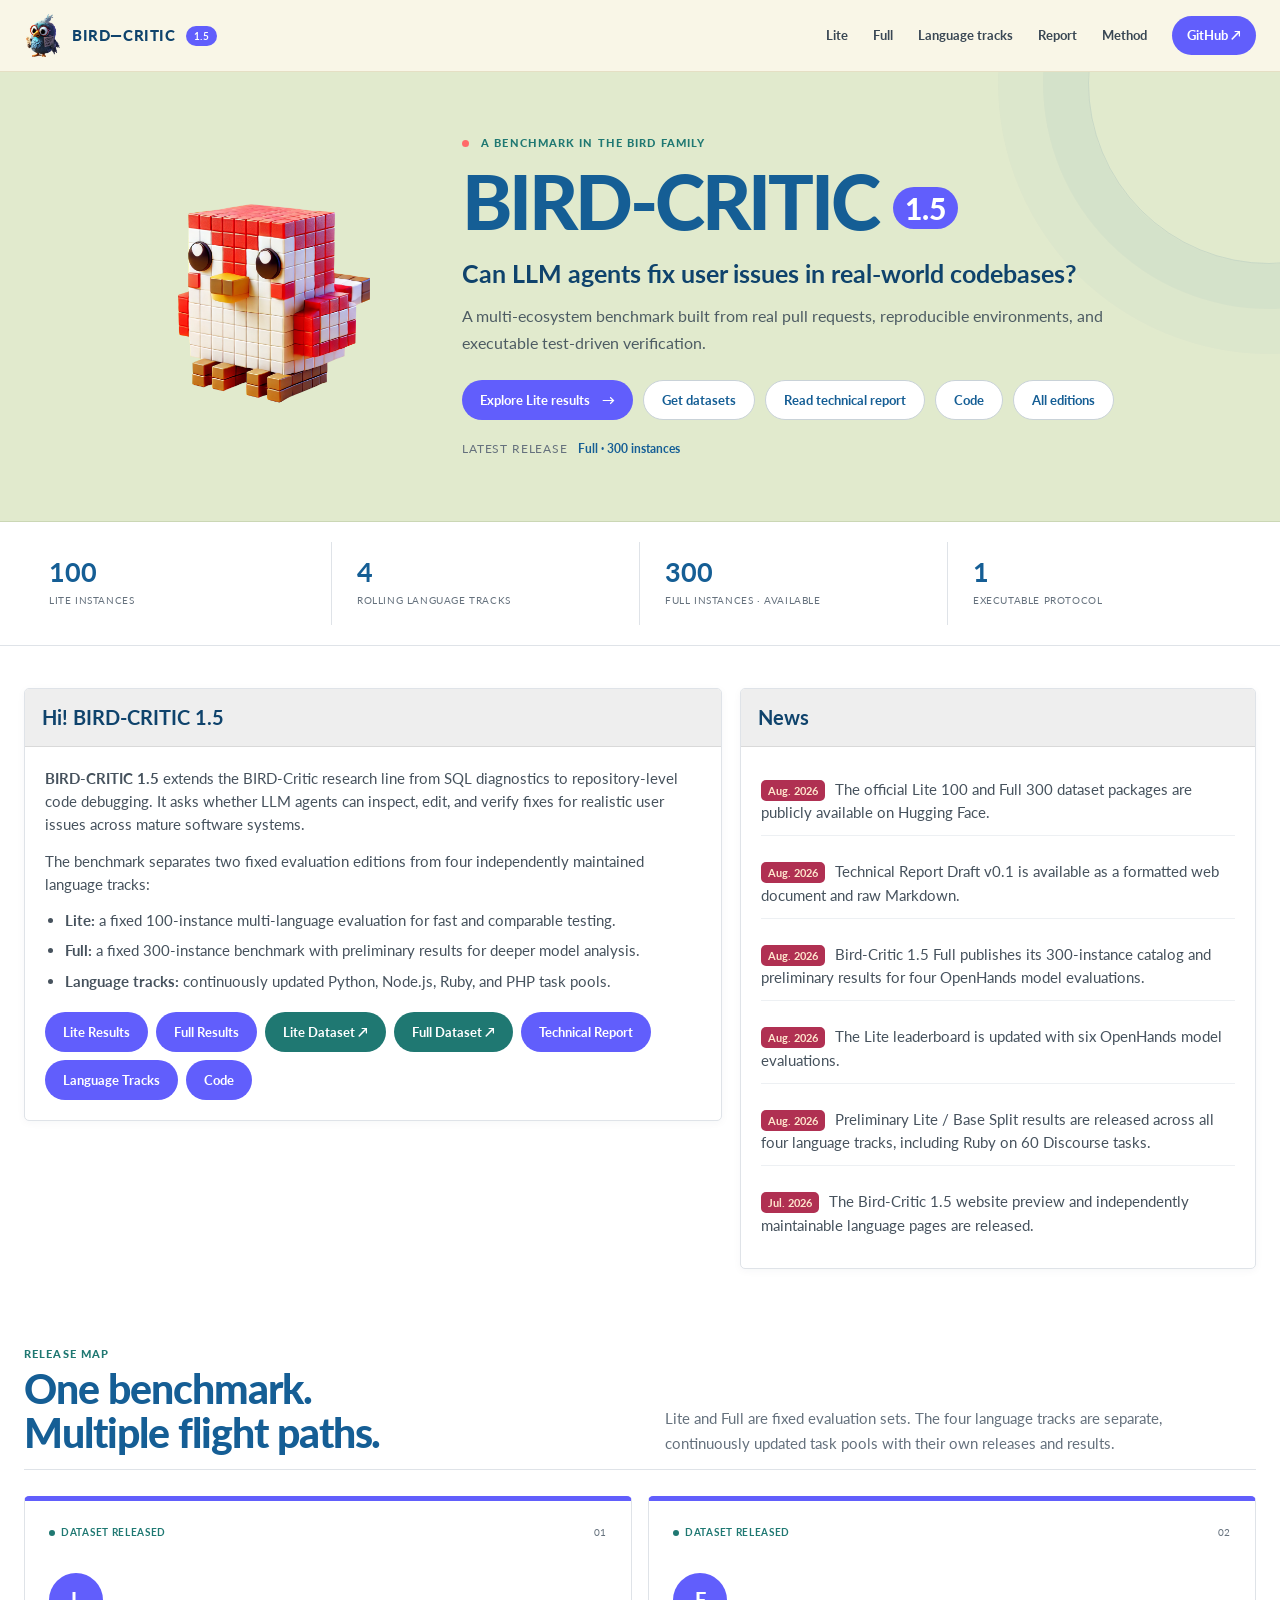
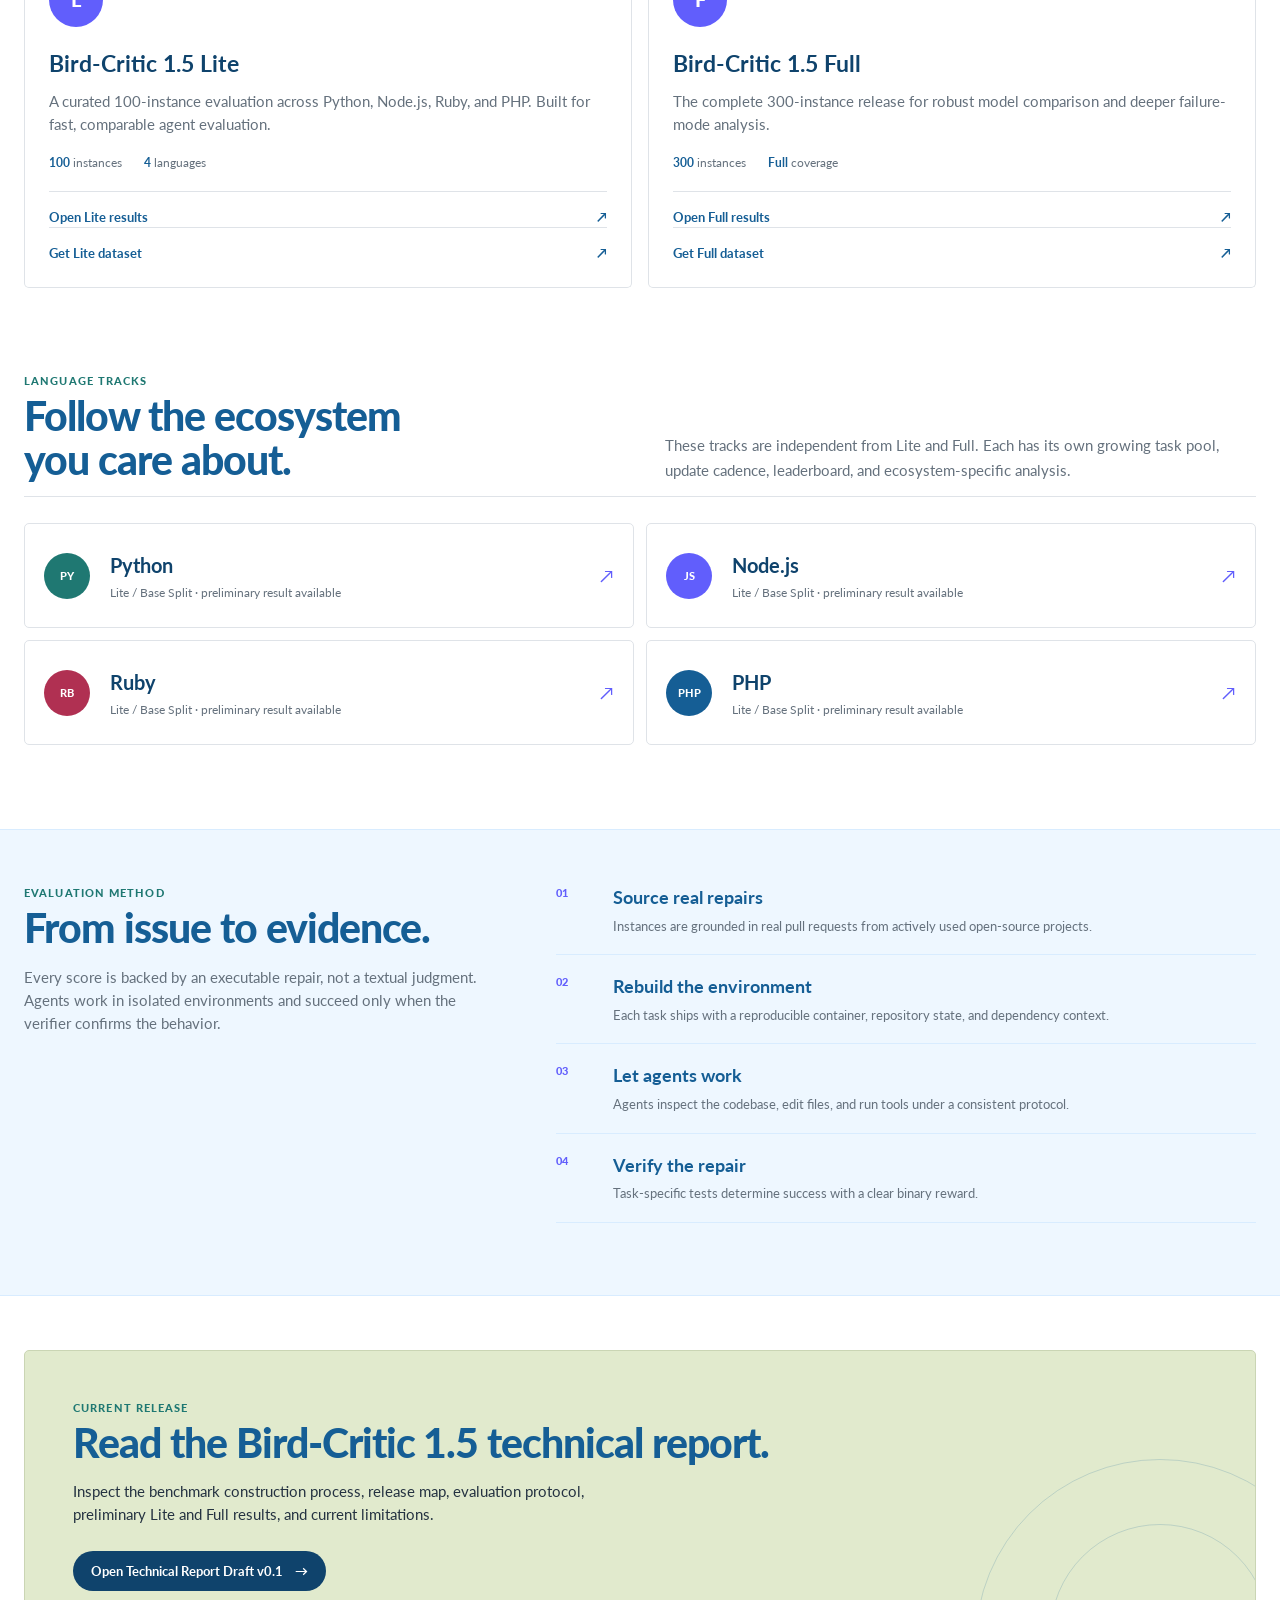
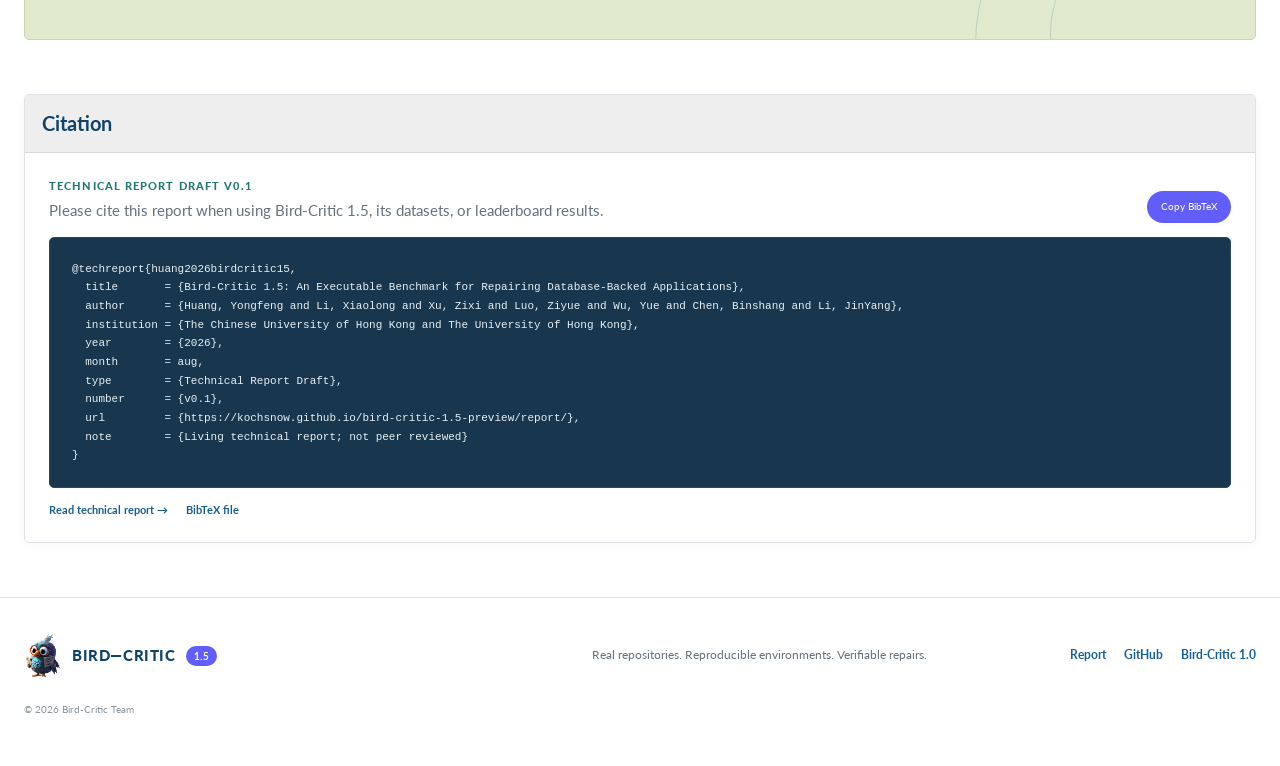
==== commit 3aa9b054: "Publish Hugging Face dataset links" ====
--- a/index.html
+++ b/index.html
@@ -11,7 +11,7 @@
   <meta property="og:image" content="assets/og-family.png">
   <title>Bird-Critic 1.5 — Real-world code repair benchmark</title>
   <link rel="icon" href="assets/favicon.png" type="image/png">
-  <link rel="stylesheet" href="assets/styles.css?v=20260813">
+  <link rel="stylesheet" href="assets/styles.css?v=20260820">
   <script defer src="assets/app.js?v=20260803"></script>
 </head>
 <body data-page="home" data-depth="0">
@@ -50,6 +50,7 @@
         <p class="hero-lead">A multi-ecosystem benchmark built from real pull requests, reproducible environments, and executable test-driven verification.</p>
         <div class="hero-actions">
           <a class="button button-primary" href="lite/">Explore Lite results <span>→</span></a>
+          <a class="button button-ghost" href="#editions">Get datasets</a>
           <a class="button button-ghost" href="report/">Read technical report</a>
           <a class="button button-ghost" href="https://github.com/kochsnow/bird-critic-1.5-preview" target="_blank" rel="noreferrer">Code</a>
           <a class="button button-ghost" href="#editions">All editions</a>
@@ -82,8 +83,10 @@
           <div class="resource-buttons">
             <a class="family-button" href="lite/">Lite Results</a>
             <a class="family-button" href="full/">Full Results</a>
+            <a class="family-button family-button-teal" href="https://huggingface.co/datasets/kochsnow/bird-critic-1.5-lite-100" target="_blank" rel="noreferrer">Lite Dataset ↗</a>
+            <a class="family-button family-button-teal" href="https://huggingface.co/datasets/kochsnow/bird-critic-1.5-full-300" target="_blank" rel="noreferrer">Full Dataset ↗</a>
             <a class="family-button" href="report/">Technical Report</a>
-            <a class="family-button family-button-teal" href="#tracks">Language Tracks</a>
+            <a class="family-button" href="#tracks">Language Tracks</a>
             <a class="family-button" href="https://github.com/kochsnow/bird-critic-1.5-preview" target="_blank" rel="noreferrer">Code</a>
           </div>
         </div>
@@ -92,6 +95,7 @@
       <article class="family-panel reveal" id="news">
         <div class="panel-heading"><h2>News</h2></div>
         <div class="panel-body news-list">
+          <p><span class="news-date">Aug. 2026</span> The official Lite 100 and Full 300 dataset packages are publicly available on Hugging Face.</p>
           <p><span class="news-date">Aug. 2026</span> Technical Report Draft v0.1 is available as a formatted web document and raw Markdown.</p>
           <p><span class="news-date">Aug. 2026</span> Bird-Critic 1.5 Full publishes its 300-instance catalog and preliminary results for four OpenHands model evaluations.</p>
           <p><span class="news-date">Aug. 2026</span> The Lite leaderboard is updated with six OpenHands model evaluations.</p>
@@ -112,7 +116,7 @@
 
       <div class="edition-grid">
         <article class="edition-card edition-live reveal">
-          <div class="card-topline"><span class="live-label">Available now</span><span>01</span></div>
+          <div class="card-topline"><span class="live-label">Dataset released</span><span>01</span></div>
           <div class="edition-symbol">L</div>
           <h3>Bird-Critic 1.5 Lite</h3>
           <p>A curated 100-instance evaluation across Python, Node.js, Ruby, and PHP. Built for fast, comparable agent evaluation.</p>
@@ -120,11 +124,14 @@
             <span><b>100</b> instances</span>
             <span><b>4</b> languages</span>
           </div>
-          <a class="text-link" href="lite/">Open Lite results <span>↗</span></a>
+          <div class="edition-links">
+            <a class="text-link" href="lite/">Open Lite results <span>↗</span></a>
+            <a class="text-link" href="https://huggingface.co/datasets/kochsnow/bird-critic-1.5-lite-100" target="_blank" rel="noreferrer">Get Lite dataset <span>↗</span></a>
+          </div>
         </article>
 
         <article class="edition-card edition-live reveal">
-          <div class="card-topline"><span class="live-label">Preliminary results</span><span>02</span></div>
+          <div class="card-topline"><span class="live-label">Dataset released</span><span>02</span></div>
           <div class="edition-symbol">F</div>
           <h3>Bird-Critic 1.5 Full</h3>
           <p>The complete 300-instance release for robust model comparison and deeper failure-mode analysis.</p>
@@ -132,7 +139,10 @@
             <span><b>300</b> instances</span>
             <span><b>Full</b> coverage</span>
           </div>
-          <a class="text-link" href="full/">Open Full results <span>↗</span></a>
+          <div class="edition-links">
+            <a class="text-link" href="full/">Open Full results <span>↗</span></a>
+            <a class="text-link" href="https://huggingface.co/datasets/kochsnow/bird-critic-1.5-full-300" target="_blank" rel="noreferrer">Get Full dataset <span>↗</span></a>
+          </div>
         </article>
       </div>
     </section>
--- a/assets/styles.css
+++ b/assets/styles.css
@@ -221,6 +221,8 @@
   border-top: 1px solid var(--line); color: var(--bird-blue); font-size: 13px; font-weight: 700;
 }
 .text-link:hover { color: var(--bird-coral); }
+.edition-links { margin-top: auto; }
+.edition-links .text-link { margin-top: 0; }
 
 .tracks { padding-top: 30px; }
 .track-grid { display: grid; grid-template-columns: repeat(2, 1fr); gap: 12px; }
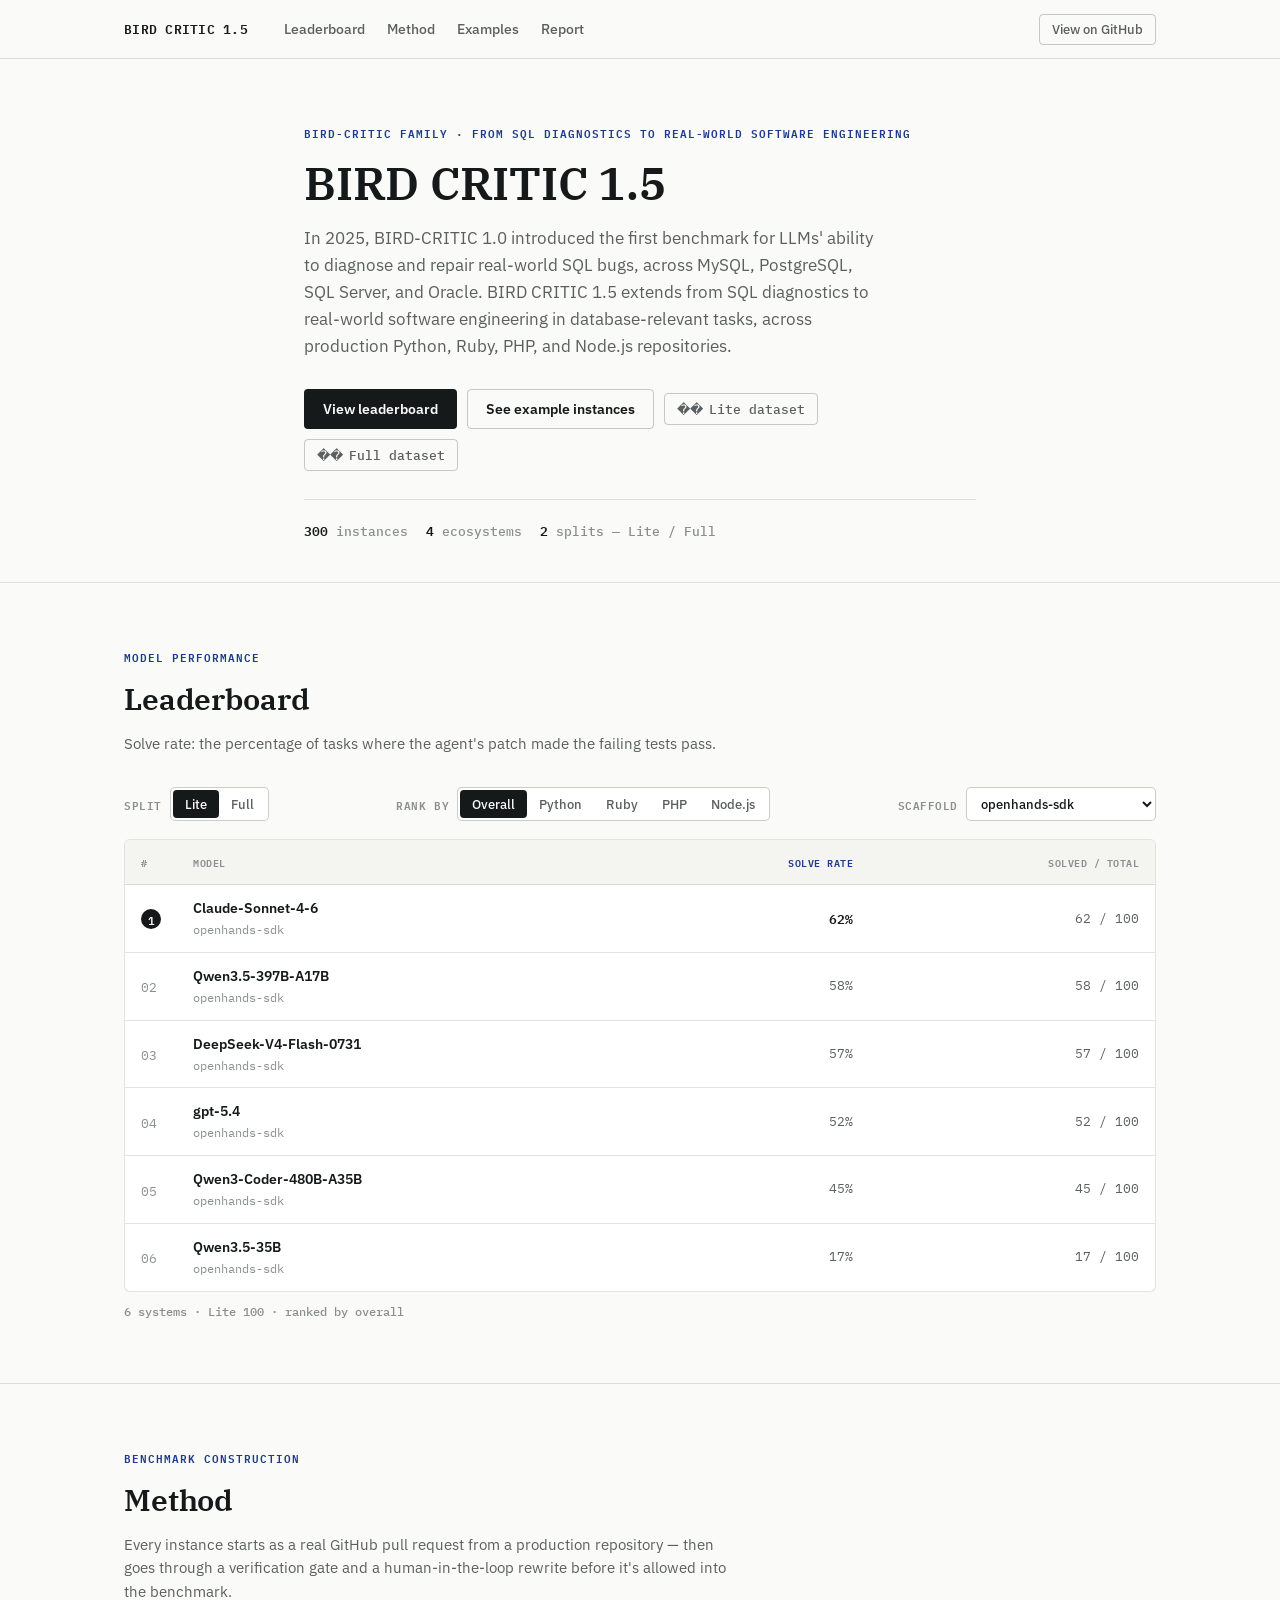
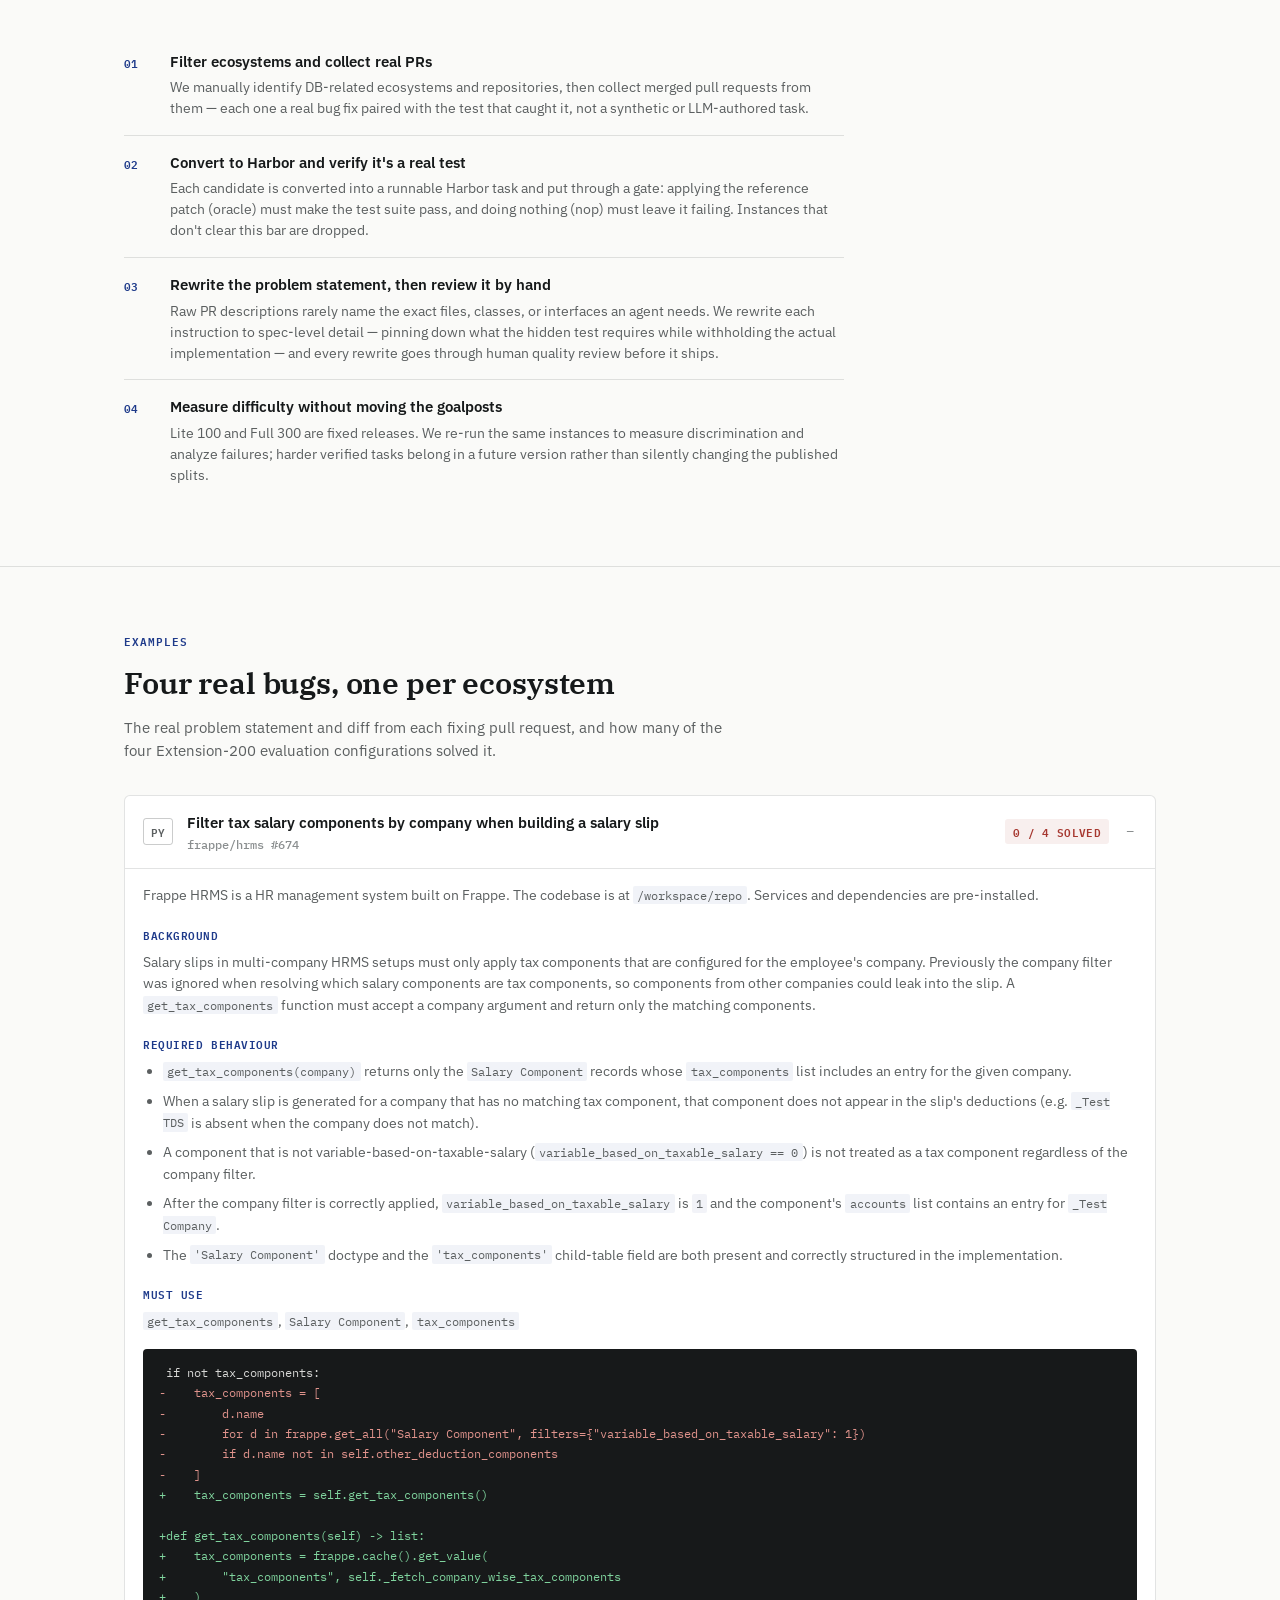
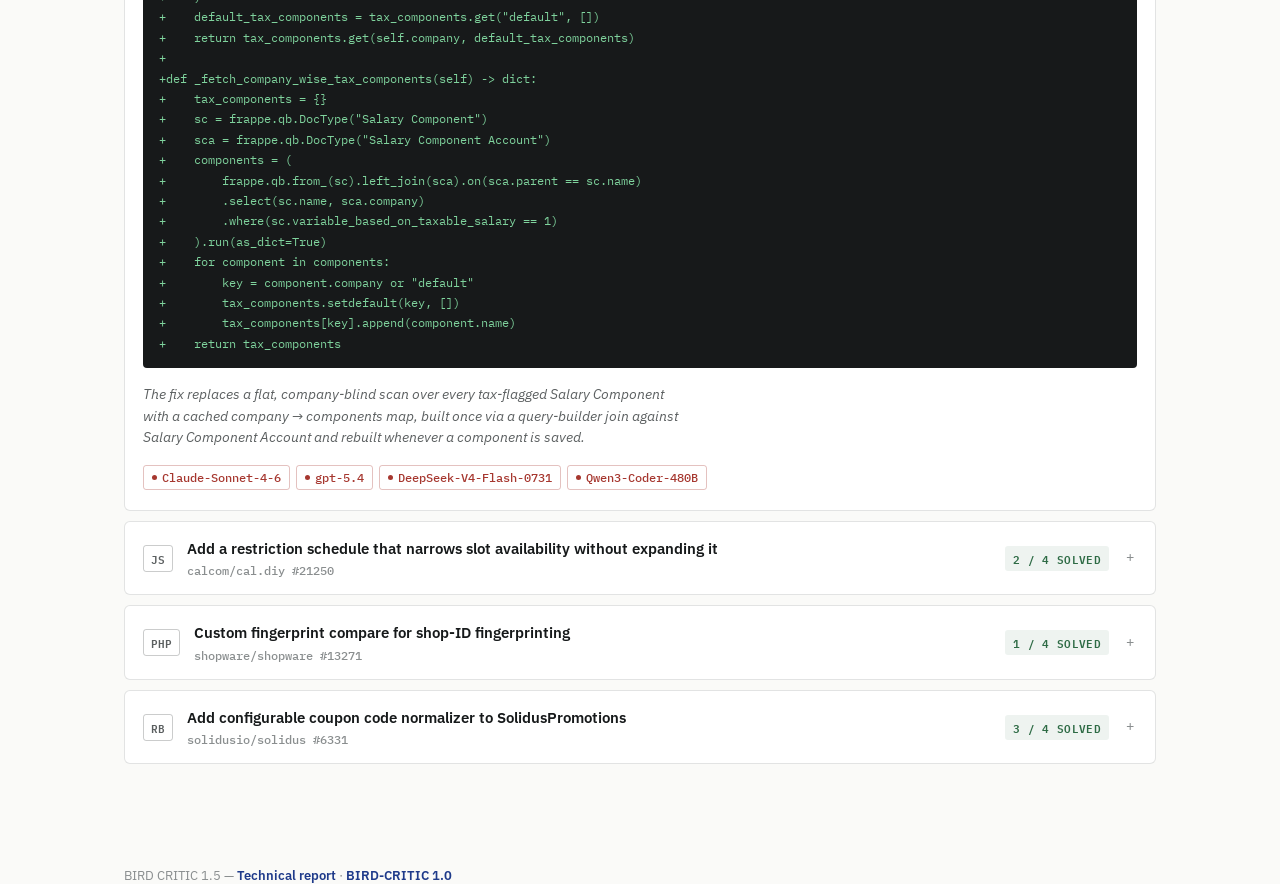
==== commit 31e445cf: "Add Gongyi formal design preview" ====
--- a/index.html
+++ b/index.html
@@ -1,245 +1,162 @@
-<!doctype html>
+<!DOCTYPE html>
 <html lang="en">
 <head>
-  <meta charset="utf-8">
-  <meta name="viewport" content="width=device-width, initial-scale=1">
-  <meta name="description" content="Bird-Critic 1.5 — a multi-ecosystem benchmark for evaluating LLM agents on real-world code repair.">
-  <meta name="theme-color" content="#071a18">
-  <meta property="og:title" content="Bird-Critic 1.5">
-  <meta property="og:description" content="Real repositories. Reproducible environments. Verifiable repairs.">
-  <meta property="og:type" content="website">
-  <meta property="og:image" content="assets/og-family.png">
-  <title>Bird-Critic 1.5 — Real-world code repair benchmark</title>
-  <link rel="icon" href="assets/favicon.png" type="image/png">
-  <link rel="stylesheet" href="assets/styles.css?v=20260820">
-  <script defer src="assets/app.js?v=20260803"></script>
+  <meta charset="UTF-8">
+  <meta name="viewport" content="width=device-width, initial-scale=1.0">
+  <title>BIRD CRITIC 1.5 — a functional benchmark for coding agents</title>
+  <meta name="description" content="BIRD CRITIC 1.5 judges coding agents by one thing: does the patch make a real, previously-failing test suite pass on a real user-filed bug — across Python, Ruby, PHP, and Node.js.">
+  <link rel="stylesheet" href="assets/page.css">
 </head>
-<body data-page="home" data-depth="0">
-  <a class="skip-link" href="#main">Skip to content</a>
-  <div class="scroll-progress" aria-hidden="true"></div>
+<body>
 
-  <header class="site-header">
-    <a class="brand" href="index.html" aria-label="Bird-Critic 1.5 home">
-      <span class="brand-mark" aria-hidden="true"><span></span><span></span></span>
-      <span>BIRD—CRITIC</span>
-      <b>1.5</b>
-    </a>
-    <button class="menu-toggle" type="button" aria-expanded="false" aria-controls="site-nav">
-      <span></span><span></span><span></span><span class="sr-only">Menu</span>
-    </button>
-    <nav class="site-nav" id="site-nav" aria-label="Primary navigation">
-      <a href="lite/">Lite</a>
-      <a href="full/">Full</a>
-      <a href="#tracks">Language tracks</a>
+<header class="site-header">
+  <div class="wrap">
+    <a class="brand" href="#top">BIRD CRITIC 1.5</a>
+    <nav class="site-nav">
+      <a href="#leaderboard">Leaderboard</a>
+      <a href="#method">Method</a>
+      <a href="#examples">Examples</a>
       <a href="report/">Report</a>
-      <a href="#method">Method</a>
-      <a class="nav-cta" href="https://github.com/kochsnow/bird-critic-1.5-preview" target="_blank" rel="noreferrer">GitHub ↗</a>
     </nav>
-  </header>
+    <a class="header-cta" href="https://github.com/kochsnow/bird-critic-1.5-preview" target="_blank" rel="noopener">View on GitHub</a>
+  </div>
+</header>
 
-  <main id="main">
-    <section class="hero">
-      <div class="hero-copy reveal">
-        <img class="hero-project-logo" src="assets/bird-critic-1-logo.png" alt="Bird-Critic cube bird">
+<main id="top">
+
+  <section class="hero">
+    <div class="wrap">
+      <p class="eyebrow">BIRD-CRITIC family · from SQL diagnostics to real-world software engineering</p>
+      <h1>BIRD CRITIC 1.5</h1>
+      <p class="lead">In 2025, BIRD-CRITIC 1.0 introduced the first benchmark for LLMs' ability to diagnose and repair real-world SQL bugs, across MySQL, PostgreSQL, SQL Server, and Oracle. BIRD CRITIC 1.5 extends from SQL diagnostics to real-world software engineering in database-relevant tasks, across production Python, Ruby, PHP, and Node.js repositories.</p>
+      <div class="actions">
+        <a class="button primary" href="#leaderboard">View leaderboard</a>
+        <a class="button ghost" href="#examples">See example instances</a>
+        <a class="dataset-link" href="https://huggingface.co/datasets/kochsnow/bird-critic-1.5-lite-100" target="_blank" rel="noopener"><span aria-hidden="true">��</span> Lite dataset</a>
+        <a class="dataset-link" href="https://huggingface.co/datasets/kochsnow/bird-critic-1.5-full-300" target="_blank" rel="noopener"><span aria-hidden="true">��</span> Full dataset</a>
+      </div>
+      <div class="meta-line">
+        <span><strong>300</strong> instances</span>
+        <span><strong>4</strong> ecosystems</span>
+        <span><strong>2</strong> splits — Lite / Full</span>
+      </div>
+    </div>
+  </section>
+
+  <section class="section" id="leaderboard">
+    <div class="wrap">
+      <div class="section-head">
+        <span class="kicker">Model Performance</span>
+        <h2>Leaderboard</h2>
+        <p>Solve rate: the percentage of tasks where the agent's patch made the failing tests pass.</p>
       </div>
 
-      <div class="hero-visual reveal">
-        <div class="eyebrow"><span class="pulse"></span> A benchmark in the BIRD family</div>
-        <h1>BIRD-CRITIC <em>1.5</em></h1>
-        <p class="hero-question">Can LLM agents fix user issues in real-world codebases?</p>
-        <p class="hero-lead">A multi-ecosystem benchmark built from real pull requests, reproducible environments, and executable test-driven verification.</p>
-        <div class="hero-actions">
-          <a class="button button-primary" href="lite/">Explore Lite results <span>→</span></a>
-          <a class="button button-ghost" href="#editions">Get datasets</a>
-          <a class="button button-ghost" href="report/">Read technical report</a>
-          <a class="button button-ghost" href="https://github.com/kochsnow/bird-critic-1.5-preview" target="_blank" rel="noreferrer">Code</a>
-          <a class="button button-ghost" href="#editions">All editions</a>
+      <div class="board-toolbar">
+        <div class="segmented-group">
+          <span class="seg-label">Split</span>
+          <div class="segmented">
+            <button data-edition="lite" class="active">Lite</button>
+            <button data-edition="full">Full</button>
+          </div>
         </div>
-        <div class="hero-note">
-          <span>Latest release</span>
-          <strong>Full · 300 instances</strong>
+        <div class="segmented-group">
+          <span class="seg-label">Rank by</span>
+          <div class="segmented">
+            <button data-lang="overall" class="active">Overall</button>
+            <button data-lang="python">Python</button>
+            <button data-lang="ruby">Ruby</button>
+            <button data-lang="php">PHP</button>
+            <button data-lang="node">Node.js</button>
+          </div>
+        </div>
+        <div class="segmented-group">
+          <span class="seg-label">Scaffold</span>
+          <select class="scaffold-select" id="scaffold-select">
+            <option value="openhands-sdk">openhands-sdk</option>
+            <option value="mini-swe-agent">mini-swe-agent — coming soon</option>
+            <option value="claude-code">claude code — coming soon</option>
+            <option value="codex">codex — coming soon</option>
+          </select>
         </div>
       </div>
-    </section>
 
-    <section class="signal-strip" aria-label="Benchmark summary">
-      <div><strong>100</strong><span>Lite instances</span></div>
-      <div><strong>4</strong><span>rolling language tracks</span></div>
-      <div><strong>300</strong><span>Full instances · available</span></div>
-      <div><strong>1</strong><span>executable protocol</span></div>
-    </section>
+      <div class="board-table-wrap">
+        <table class="board">
+          <thead>
+            <tr>
+              <th style="width:52px">#</th>
+              <th>Model</th>
+              <th id="col-score">Solve rate</th>
+              <th>Solved / total</th>
+            </tr>
+          </thead>
+          <tbody id="board-body">
+            <tr><td colspan="4">Loading results…</td></tr>
+          </tbody>
+        </table>
+      </div>
+      <p class="board-footnote" id="board-caption"></p>
+    </div>
+  </section>
 
-    <section class="section home-overview" id="about">
-      <article class="family-panel reveal">
-        <div class="panel-heading"><h2>Hi! BIRD-CRITIC 1.5</h2></div>
-        <div class="panel-body">
-          <p><strong>BIRD-CRITIC 1.5</strong> extends the BIRD-Critic research line from SQL diagnostics to repository-level code debugging. It asks whether LLM agents can inspect, edit, and verify fixes for realistic user issues across mature software systems.</p>
-          <p>The benchmark separates two fixed evaluation editions from four independently maintained language tracks:</p>
-          <ul class="family-list">
-            <li><strong>Lite:</strong> a fixed 100-instance multi-language evaluation for fast and comparable testing.</li>
-            <li><strong>Full:</strong> a fixed 300-instance benchmark with preliminary results for deeper model analysis.</li>
-            <li><strong>Language tracks:</strong> continuously updated Python, Node.js, Ruby, and PHP task pools.</li>
-          </ul>
-          <div class="resource-buttons">
-            <a class="family-button" href="lite/">Lite Results</a>
-            <a class="family-button" href="full/">Full Results</a>
-            <a class="family-button family-button-teal" href="https://huggingface.co/datasets/kochsnow/bird-critic-1.5-lite-100" target="_blank" rel="noreferrer">Lite Dataset ↗</a>
-            <a class="family-button family-button-teal" href="https://huggingface.co/datasets/kochsnow/bird-critic-1.5-full-300" target="_blank" rel="noreferrer">Full Dataset ↗</a>
-            <a class="family-button" href="report/">Technical Report</a>
-            <a class="family-button" href="#tracks">Language Tracks</a>
-            <a class="family-button" href="https://github.com/kochsnow/bird-critic-1.5-preview" target="_blank" rel="noreferrer">Code</a>
+  <section class="section" id="method">
+    <div class="wrap">
+      <div class="section-head">
+        <span class="kicker">Benchmark Construction</span>
+        <h2>Method</h2>
+        <p>Every instance starts as a real GitHub pull request from a production repository — then goes through a verification gate and a human-in-the-loop rewrite before it's allowed into the benchmark.</p>
+      </div>
+      <ol class="method-list">
+        <li>
+          <div class="method-step-body">
+            <h3>Filter ecosystems and collect real PRs</h3>
+            <p>We manually identify DB-related ecosystems and repositories, then collect merged pull requests from them — each one a real bug fix paired with the test that caught it, not a synthetic or LLM-authored task.</p>
           </div>
-        </div>
-      </article>
+        </li>
+        <li>
+          <div class="method-step-body">
+            <h3>Convert to Harbor and verify it's a real test</h3>
+            <p>Each candidate is converted into a runnable Harbor task and put through a gate: applying the reference patch (oracle) must make the test suite pass, and doing nothing (nop) must leave it failing. Instances that don't clear this bar are dropped.</p>
+          </div>
+        </li>
+        <li>
+          <div class="method-step-body">
+            <h3>Rewrite the problem statement, then review it by hand</h3>
+            <p>Raw PR descriptions rarely name the exact files, classes, or interfaces an agent needs. We rewrite each instruction to spec-level detail — pinning down what the hidden test requires while withholding the actual implementation — and every rewrite goes through human quality review before it ships.</p>
+          </div>
+        </li>
+        <li>
+          <div class="method-step-body">
+            <h3>Measure difficulty without moving the goalposts</h3>
+            <p>Lite 100 and Full 300 are fixed releases. We re-run the same instances to measure discrimination and analyze failures; harder verified tasks belong in a future version rather than silently changing the published splits.</p>
+          </div>
+        </li>
+      </ol>
+    </div>
+  </section>
 
-      <article class="family-panel reveal" id="news">
-        <div class="panel-heading"><h2>News</h2></div>
-        <div class="panel-body news-list">
-          <p><span class="news-date">Aug. 2026</span> The official Lite 100 and Full 300 dataset packages are publicly available on Hugging Face.</p>
-          <p><span class="news-date">Aug. 2026</span> Technical Report Draft v0.1 is available as a formatted web document and raw Markdown.</p>
-          <p><span class="news-date">Aug. 2026</span> Bird-Critic 1.5 Full publishes its 300-instance catalog and preliminary results for four OpenHands model evaluations.</p>
-          <p><span class="news-date">Aug. 2026</span> The Lite leaderboard is updated with six OpenHands model evaluations.</p>
-          <p><span class="news-date">Aug. 2026</span> Preliminary Lite / Base Split results are released across all four language tracks, including Ruby on 60 Discourse tasks.</p>
-          <p><span class="news-date">Jul. 2026</span> The Bird-Critic 1.5 website preview and independently maintainable language pages are released.</p>
-        </div>
-      </article>
-    </section>
+  <section class="section" id="examples">
+    <div class="wrap">
+      <div class="section-head">
+        <span class="kicker">Examples</span>
+        <h2>Four real bugs, one per ecosystem</h2>
+        <p>The real problem statement and diff from each fixing pull request, and how many of the four Extension-200 evaluation configurations solved it.</p>
+      </div>
+      <div id="examples-mount">
+        <p style="color:var(--faint); font-family:var(--mono); font-size:13px;">Loading case files…</p>
+      </div>
+    </div>
+  </section>
 
-    <section class="section editions" id="editions">
-      <div class="section-heading reveal">
-        <div>
-          <span class="kicker">Release map</span>
-          <h2>One benchmark.<br>Multiple flight paths.</h2>
-        </div>
-        <p>Lite and Full are fixed evaluation sets. The four language tracks are separate, continuously updated task pools with their own releases and results.</p>
-      </div>
+</main>
 
-      <div class="edition-grid">
-        <article class="edition-card edition-live reveal">
-          <div class="card-topline"><span class="live-label">Dataset released</span><span>01</span></div>
-          <div class="edition-symbol">L</div>
-          <h3>Bird-Critic 1.5 Lite</h3>
-          <p>A curated 100-instance evaluation across Python, Node.js, Ruby, and PHP. Built for fast, comparable agent evaluation.</p>
-          <div class="edition-stats">
-            <span><b>100</b> instances</span>
-            <span><b>4</b> languages</span>
-          </div>
-          <div class="edition-links">
-            <a class="text-link" href="lite/">Open Lite results <span>↗</span></a>
-            <a class="text-link" href="https://huggingface.co/datasets/kochsnow/bird-critic-1.5-lite-100" target="_blank" rel="noreferrer">Get Lite dataset <span>↗</span></a>
-          </div>
-        </article>
+<footer class="site-footer">
+  <div class="wrap">
+    <p>BIRD CRITIC 1.5 — <a href="report/">Technical report</a> · <a href="https://bird-critic.github.io/" target="_blank" rel="noopener">BIRD-CRITIC 1.0</a></p>
+  </div>
+</footer>
 
-        <article class="edition-card edition-live reveal">
-          <div class="card-topline"><span class="live-label">Dataset released</span><span>02</span></div>
-          <div class="edition-symbol">F</div>
-          <h3>Bird-Critic 1.5 Full</h3>
-          <p>The complete 300-instance release for robust model comparison and deeper failure-mode analysis.</p>
-          <div class="edition-stats">
-            <span><b>300</b> instances</span>
-            <span><b>Full</b> coverage</span>
-          </div>
-          <div class="edition-links">
-            <a class="text-link" href="full/">Open Full results <span>↗</span></a>
-            <a class="text-link" href="https://huggingface.co/datasets/kochsnow/bird-critic-1.5-full-300" target="_blank" rel="noreferrer">Get Full dataset <span>↗</span></a>
-          </div>
-        </article>
-      </div>
-    </section>
-
-    <section class="section tracks" id="tracks">
-      <div class="section-heading reveal">
-        <div>
-          <span class="kicker">Language tracks</span>
-          <h2>Follow the ecosystem<br>you care about.</h2>
-        </div>
-        <p>These tracks are independent from Lite and Full. Each has its own growing task pool, update cadence, leaderboard, and ecosystem-specific analysis.</p>
-      </div>
-
-      <div class="track-grid">
-        <a class="track-card reveal" href="languages/python/">
-          <span class="track-index">PY</span>
-          <div><h3>Python</h3><p>Lite / Base Split · preliminary result available</p></div>
-          <span class="track-arrow">↗</span>
-        </a>
-        <a class="track-card reveal" href="languages/node/">
-          <span class="track-index">JS</span>
-          <div><h3>Node.js</h3><p>Lite / Base Split · preliminary result available</p></div>
-          <span class="track-arrow">↗</span>
-        </a>
-        <a class="track-card reveal" href="languages/ruby/">
-          <span class="track-index">RB</span>
-          <div><h3>Ruby</h3><p>Lite / Base Split · preliminary result available</p></div>
-          <span class="track-arrow">↗</span>
-        </a>
-        <a class="track-card reveal" href="languages/php/">
-          <span class="track-index">PHP</span>
-          <div><h3>PHP</h3><p>Lite / Base Split · preliminary result available</p></div>
-          <span class="track-arrow">↗</span>
-        </a>
-      </div>
-    </section>
-
-    <section class="section method" id="method">
-      <div class="method-layout">
-        <div class="method-intro reveal">
-          <span class="kicker kicker-light">Evaluation method</span>
-          <h2>From issue to evidence.</h2>
-          <p>Every score is backed by an executable repair, not a textual judgment. Agents work in isolated environments and succeed only when the verifier confirms the behavior.</p>
-        </div>
-        <ol class="method-steps">
-          <li class="reveal"><span>01</span><div><h3>Source real repairs</h3><p>Instances are grounded in real pull requests from actively used open-source projects.</p></div></li>
-          <li class="reveal"><span>02</span><div><h3>Rebuild the environment</h3><p>Each task ships with a reproducible container, repository state, and dependency context.</p></div></li>
-          <li class="reveal"><span>03</span><div><h3>Let agents work</h3><p>Agents inspect the codebase, edit files, and run tools under a consistent protocol.</p></div></li>
-          <li class="reveal"><span>04</span><div><h3>Verify the repair</h3><p>Task-specific tests determine success with a clear binary reward.</p></div></li>
-        </ol>
-      </div>
-    </section>
-
-    <section class="section release">
-      <div class="release-card reveal">
-        <span class="kicker">Current release</span>
-        <h2>Read the Bird-Critic 1.5 technical report.</h2>
-        <p>Inspect the benchmark construction process, release map, evaluation protocol, preliminary Lite and Full results, and current limitations.</p>
-        <a class="button button-dark" href="report/">Open Technical Report Draft v0.1 <span>→</span></a>
-        <div class="release-ring ring-one" aria-hidden="true"></div>
-        <div class="release-ring ring-two" aria-hidden="true"></div>
-      </div>
-    </section>
-
-    <section class="section citation-section" id="citation">
-      <div class="family-panel reveal">
-        <div class="panel-heading"><h2>Citation</h2></div>
-        <div class="panel-body citation-content">
-          <div class="citation-intro">
-            <div><span class="kicker">Technical Report Draft v0.1</span><p>Please cite this report when using Bird-Critic 1.5, its datasets, or leaderboard results.</p></div>
-            <button class="copy-button" type="button" data-copy-target="#citation-bibtex">Copy BibTeX</button>
-          </div>
-          <pre class="citation-code" id="citation-bibtex"><code>@techreport{huang2026birdcritic15,
-  title       = {Bird-Critic 1.5: An Executable Benchmark for Repairing Database-Backed Applications},
-  author      = {Huang, Yongfeng and Li, Xiaolong and Xu, Zixi and Luo, Ziyue and Wu, Yue and Chen, Binshang and Li, JinYang},
-  institution = {The Chinese University of Hong Kong and The University of Hong Kong},
-  year        = {2026},
-  month       = aug,
-  type        = {Technical Report Draft},
-  number      = {v0.1},
-  url         = {https://kochsnow.github.io/bird-critic-1.5-preview/report/},
-  note        = {Living technical report; not peer reviewed}
-}</code></pre>
-          <div class="citation-links"><a href="report/">Read technical report →</a><a href="CITATION.bib">BibTeX file</a></div>
-        </div>
-      </div>
-    </section>
-  </main>
-
-  <footer class="site-footer">
-    <a class="brand footer-brand" href="index.html">
-      <span class="brand-mark" aria-hidden="true"><span></span><span></span></span>
-      <span>BIRD—CRITIC</span><b>1.5</b>
-    </a>
-    <p>Real repositories. Reproducible environments. Verifiable repairs.</p>
-    <div><a href="report/">Report</a><a href="https://github.com/kochsnow/bird-critic-1.5-preview" target="_blank" rel="noreferrer">GitHub</a><a href="https://bird-critic.github.io/" target="_blank" rel="noreferrer">Bird-Critic 1.0</a></div>
-    <small>© <span data-year></span> Bird-Critic Team</small>
-  </footer>
+<script src="assets/data.js"></script>
+<script src="assets/page.js"></script>
 </body>
 </html>
--- a/assets/page.css
+++ b/assets/page.css
@@ -0,0 +1,228 @@
+@import url("https://fonts.googleapis.com/css2?family=IBM+Plex+Sans:wght@400;500;600;700&family=IBM+Plex+Serif:wght@600&family=IBM+Plex+Mono:wght@400;500;600&display=swap");
+
+:root {
+  --paper: #fafaf8;
+  --surface: #ffffff;
+  --ink: #16191a;
+  --muted: #5b5f60;
+  --faint: #8a8e8f;
+  --line: rgba(22, 25, 26, .12);
+  --line-2: rgba(22, 25, 26, .22);
+  --brand: #1e3a8a;
+  --brand-wash: rgba(30, 58, 138, .06);
+  --pass: #2e6b45;
+  --pass-wash: rgba(46, 107, 69, .08);
+  --fail: #a6372f;
+  --fail-wash: rgba(166, 55, 47, .08);
+
+  --sans: "IBM Plex Sans", -apple-system, BlinkMacSystemFont, "Segoe UI", sans-serif;
+  --serif: "IBM Plex Serif", Georgia, serif;
+  --mono: "IBM Plex Mono", ui-monospace, SFMono-Regular, Menlo, monospace;
+
+  --max: 1080px;
+}
+
+* { box-sizing: border-box; }
+html { scroll-behavior: smooth; }
+body {
+  margin: 0;
+  background: var(--paper);
+  color: var(--ink);
+  font-family: var(--sans);
+  font-size: 15.5px;
+  line-height: 1.55;
+  -webkit-font-smoothing: antialiased;
+}
+h1, h2, h3 { margin: 0; font-weight: 600; }
+p { margin: 0; }
+a { color: inherit; text-decoration: none; }
+code { font-family: var(--mono); font-size: .92em; background: var(--brand-wash); padding: .1em .35em; border-radius: 2px; }
+::selection { background: var(--brand); color: #fff; }
+
+.sr-only { position: absolute; width: 1px; height: 1px; overflow: hidden; clip: rect(0,0,0,0); }
+:focus-visible { outline: 2px solid var(--brand); outline-offset: 2px; }
+
+.wrap { max-width: var(--max); margin: 0 auto; padding: 0 24px; }
+
+/* ---------------------------------- header ---------------------------------- */
+.site-header {
+  position: sticky; top: 0; z-index: 100;
+  background: rgba(250, 250, 248, .9); backdrop-filter: blur(6px);
+  border-bottom: 1px solid var(--line);
+}
+.site-header .wrap { display: flex; align-items: center; gap: 28px; height: 58px; }
+.brand { display: inline-flex; align-items: center; gap: 9px; font: 600 13px var(--mono); letter-spacing: .02em; }
+.site-nav { display: flex; gap: 22px; margin-left: 8px; }
+.site-nav a { font-size: 13.5px; color: var(--muted); font-weight: 500; }
+.site-nav a:hover { color: var(--ink); }
+.header-cta { margin-left: auto; font: 500 13px var(--sans); color: var(--muted); border: 1px solid var(--line-2); border-radius: 4px; padding: 6px 12px; }
+.header-cta:hover { color: var(--ink); border-color: var(--ink); }
+
+/* ---------------------------------- hero ---------------------------------- */
+.hero { padding: 64px 0 40px; border-bottom: 1px solid var(--line); }
+.hero .wrap { max-width: 720px; }
+.eyebrow { font: 600 11px var(--mono); letter-spacing: .09em; text-transform: uppercase; color: var(--brand); margin: 0 0 16px; }
+.hero h1 { font-family: var(--serif); font-size: clamp(34px, 5vw, 46px); letter-spacing: -.005em; line-height: 1.1; margin-bottom: 16px; }
+.hero .lead { font-size: 17px; line-height: 1.6; color: var(--muted); max-width: 58ch; margin-bottom: 28px; }
+.actions { display: flex; align-items: center; gap: 10px; flex-wrap: wrap; margin-bottom: 28px; }
+.button {
+  display: inline-flex; align-items: center; gap: 6px; font: 600 13.5px var(--sans);
+  padding: 10px 18px; border-radius: 4px; border: 1px solid transparent;
+}
+.button.primary { background: var(--ink); color: var(--paper); }
+.button.primary:hover { background: var(--brand); }
+.button.ghost { border-color: var(--line-2); color: var(--ink); }
+.button.ghost:hover { border-color: var(--ink); }
+.dataset-link {
+  display: inline-flex; align-items: center; gap: 6px; font: 500 12.5px var(--mono);
+  color: var(--muted); border: 1px solid var(--line-2); border-radius: 4px; padding: 7px 12px;
+}
+.dataset-link:hover { color: var(--ink); border-color: var(--ink); }
+.meta-line { display: flex; gap: 18px; flex-wrap: wrap; font: 500 12.5px var(--mono); color: var(--faint); padding-top: 20px; border-top: 1px solid var(--line); }
+.meta-line strong { color: var(--ink); font-weight: 600; }
+
+/* ---------------------------------- stat strip ---------------------------------- */
+.stat-strip { border-bottom: 1px solid var(--line); }
+.stat-strip .wrap { display: grid; grid-template-columns: repeat(4, 1fr); }
+.stat-strip div { padding: 22px 20px; border-right: 1px solid var(--line); }
+.stat-strip div:last-child { border-right: 0; }
+.stat-strip strong { display: block; font-family: var(--serif); font-size: 25px; }
+.stat-strip span { font: 500 11px var(--mono); color: var(--faint); text-transform: uppercase; letter-spacing: .03em; }
+
+/* ---------------------------------- generic section ---------------------------------- */
+.section { padding: 64px 0; border-bottom: 1px solid var(--line); }
+.section:last-of-type { border-bottom: 0; }
+.section-head { max-width: 620px; margin-bottom: 32px; }
+.kicker { display: block; font: 600 11px var(--mono); letter-spacing: .09em; text-transform: uppercase; color: var(--brand); margin-bottom: 10px; }
+.section-head h2 { font-family: var(--serif); font-size: clamp(24px, 3vw, 30px); letter-spacing: -.005em; margin-bottom: 10px; }
+.section-head p { color: var(--muted); font-size: 14.5px; line-height: 1.6; }
+
+/* ---------------------------------- leaderboard ---------------------------------- */
+.board-toolbar { display: flex; align-items: center; justify-content: space-between; gap: 20px; flex-wrap: wrap; margin-bottom: 18px; }
+.segmented-group { display: inline-flex; align-items: center; gap: 8px; }
+.segmented-group .seg-label { font: 600 10.5px var(--mono); text-transform: uppercase; letter-spacing: .05em; color: var(--faint); }
+.segmented { display: inline-flex; background: var(--surface); border: 1px solid var(--line-2); border-radius: 5px; padding: 2px; }
+.segmented button {
+  border: 0; background: transparent; padding: 6px 12px; font: 500 12.5px var(--sans);
+  color: var(--muted); border-radius: 4px; cursor: pointer;
+}
+.segmented button.active { background: var(--ink); color: var(--paper); }
+.segmented button:not(.active):hover { color: var(--ink); }
+
+.scaffold-select {
+  font: 500 12.5px var(--sans); color: var(--ink); background: var(--surface);
+  border: 1px solid var(--line-2); border-radius: 5px; padding: 7px 10px;
+  max-width: 190px;
+}
+.scaffold-select:focus-visible { outline: 2px solid var(--brand); outline-offset: 1px; }
+
+.board-table-wrap { border: 1px solid var(--line); border-radius: 6px; overflow: hidden; background: var(--surface); }
+table.board { width: 100%; border-collapse: collapse; }
+table.board th, table.board td { padding: 13px 16px; text-align: left; border-bottom: 1px solid var(--line); }
+table.board thead th {
+  background: #f4f4f1; font: 600 10px var(--mono); text-transform: uppercase; letter-spacing: .05em; color: var(--faint);
+  cursor: pointer; user-select: none;
+}
+table.board thead th.active { color: var(--brand); }
+table.board thead th:not(:first-child):not(:nth-child(2)) { text-align: right; }
+table.board tbody tr:last-child td { border-bottom: 0; }
+table.board tbody tr:hover { background: var(--brand-wash); }
+table.board td:not(:first-child):not(:nth-child(2)) { text-align: right; font-family: var(--mono); font-size: 13px; }
+.rank-cell { font-family: var(--mono); font-size: 12.5px; color: var(--faint); }
+.rank-cell.top { color: var(--ink); }
+.rank-badge {
+  display: inline-flex; align-items: center; justify-content: center;
+  width: 20px; height: 20px; border-radius: 50%; background: var(--ink); color: var(--paper);
+  font: 600 11px var(--mono);
+}
+.model-cell strong { display: block; font-size: 13.5px; font-weight: 600; }
+.model-cell span { display: block; font-size: 11.5px; color: var(--faint); font-family: var(--mono); margin-top: 2px; }
+.score-primary { font-weight: 600; color: var(--ink); }
+.score-secondary { color: var(--muted); }
+.board-footnote { margin-top: 12px; font: 500 11.5px var(--mono); color: var(--faint); }
+
+/* ---------------------------------- method ---------------------------------- */
+.method-list { list-style: none; margin: 0; padding: 0; counter-reset: step; max-width: 720px; }
+.method-list li {
+  display: flex; align-items: flex-start; gap: 16px;
+  padding: 16px 0; border-top: 1px solid var(--line); counter-increment: step;
+}
+.method-list li:first-child { border-top: 0; }
+.method-list li::before {
+  content: counter(step, decimal-leading-zero); font: 600 11px var(--mono); color: var(--brand);
+  padding-top: 2px; flex: 0 0 30px;
+}
+.method-step-body { flex: 1 1 auto; min-width: 0; }
+.method-list h3 { font-size: 14.5px; margin-bottom: 4px; }
+.method-list p { color: var(--muted); font-size: 13.5px; line-height: 1.55; }
+
+/* ---------------------------------- examples ---------------------------------- */
+.example {
+  border: 1px solid var(--line); border-radius: 6px; background: var(--surface);
+  margin-bottom: 10px; overflow: hidden;
+}
+.example summary {
+  list-style: none; cursor: pointer; padding: 16px 18px;
+  display: flex; align-items: center; gap: 14px;
+}
+.example summary::-webkit-details-marker { display: none; }
+.example summary .disclosure { flex-shrink: 0; color: var(--faint); font-family: var(--mono); font-size: 14px; width: 14px; text-align: center; }
+.example[open] summary .disclosure::before { content: "\2212"; }
+.example:not([open]) summary .disclosure::before { content: "+"; }
+.example-tag { font: 600 11px var(--mono); border: 1px solid var(--line-2); border-radius: 3px; padding: 3px 7px; color: var(--muted); flex-shrink: 0; }
+.example-head-text { display: flex; flex-direction: column; gap: 3px; flex: 1 1 auto; min-width: 0; }
+.example-title { font-size: 14.5px; font-weight: 600; overflow: hidden; text-overflow: ellipsis; white-space: nowrap; }
+.example-repo { font: 500 11.5px var(--mono); color: var(--faint); }
+.verdict-tag { font: 600 11px var(--mono); text-transform: uppercase; letter-spacing: .03em; border-radius: 3px; padding: 3px 8px; flex-shrink: 0; }
+.verdict-tag.fail { background: var(--fail-wash); color: var(--fail); }
+.verdict-tag.pass { background: var(--pass-wash); color: var(--pass); }
+.example-body { padding: 0 18px 20px; border-top: 1px solid var(--line); }
+.example-body p { color: var(--muted); font-size: 13.5px; line-height: 1.6; margin: 16px 0; max-width: 68ch; }
+.example-instruction { margin: 16px 0; }
+.example-instruction p { margin: 0 0 12px; max-width: none; }
+.example-instruction p:last-child { margin-bottom: 0; }
+.example-instruction h4 {
+  font: 600 11px var(--mono); text-transform: uppercase; letter-spacing: .05em;
+  color: var(--brand); margin: 18px 0 8px;
+}
+.example-instruction h4:first-child { margin-top: 0; }
+.example-instruction ul { margin: 0 0 12px; padding-left: 20px; color: var(--muted); font-size: 13.5px; line-height: 1.6; }
+.example-instruction li { margin-bottom: 8px; }
+.example-instruction li:last-child { margin-bottom: 0; }
+.example-fix { font-style: italic; }
+.example-body pre {
+  background: #17191a; color: rgba(250, 250, 248, .85); font: 400 12px/1.7 var(--mono);
+  padding: 14px 16px; border-radius: 4px; overflow-x: auto; margin: 0 0 16px;
+}
+.example-body pre .add { color: #7fd39d; }
+.example-body pre .del { color: #e0938c; }
+.example-verdicts { display: flex; gap: 6px; flex-wrap: wrap; }
+.model-chip {
+  font: 500 11.5px var(--mono); border: 1px solid var(--line-2); border-radius: 3px; padding: 4px 8px;
+  display: inline-flex; align-items: center; gap: 5px;
+}
+.model-chip::before { content: ""; width: 5px; height: 5px; border-radius: 50%; }
+.model-chip.pass { color: var(--pass); border-color: rgba(46,107,69,.3); }
+.model-chip.pass::before { background: var(--pass); }
+.model-chip.fail { color: var(--fail); border-color: rgba(166,55,47,.3); }
+.model-chip.fail::before { background: var(--fail); }
+
+/* ---------------------------------- footer ---------------------------------- */
+.site-footer { padding: 28px 0 40px; }
+.site-footer .wrap { display: flex; align-items: center; justify-content: space-between; gap: 16px; flex-wrap: wrap; }
+.site-footer p { font-size: 12.5px; color: var(--faint); }
+.site-footer a { color: var(--brand); font-weight: 600; }
+
+/* ---------------------------------- responsive ---------------------------------- */
+@media (max-width: 700px) {
+  .site-nav { display: none; }
+  .stat-strip .wrap { grid-template-columns: repeat(2, 1fr); }
+  .stat-strip div:nth-child(2n) { border-right: 0; }
+  .board-table-wrap { overflow-x: auto; }
+  table.board { min-width: 560px; }
+  .board-toolbar { flex-direction: column; align-items: flex-start; }
+}
+
+@media (prefers-reduced-motion: reduce) {
+  html { scroll-behavior: auto; }
+}
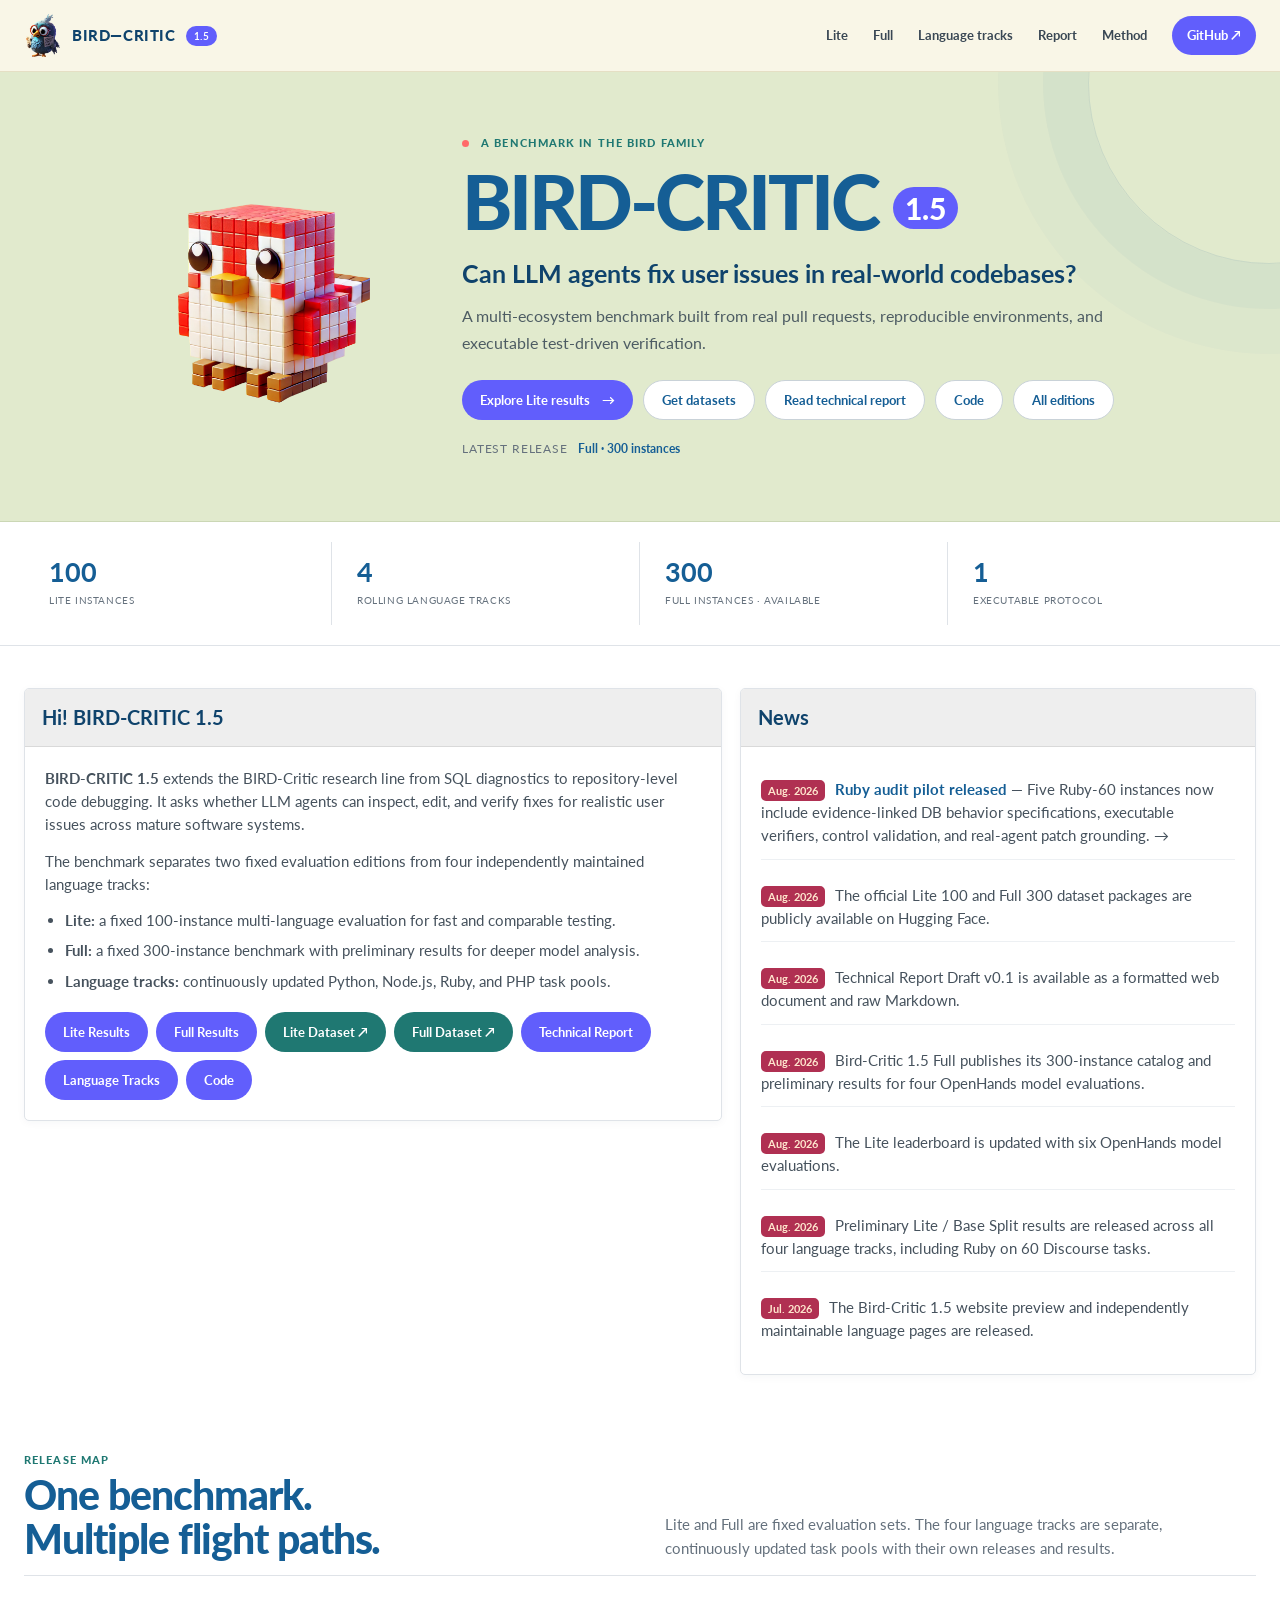
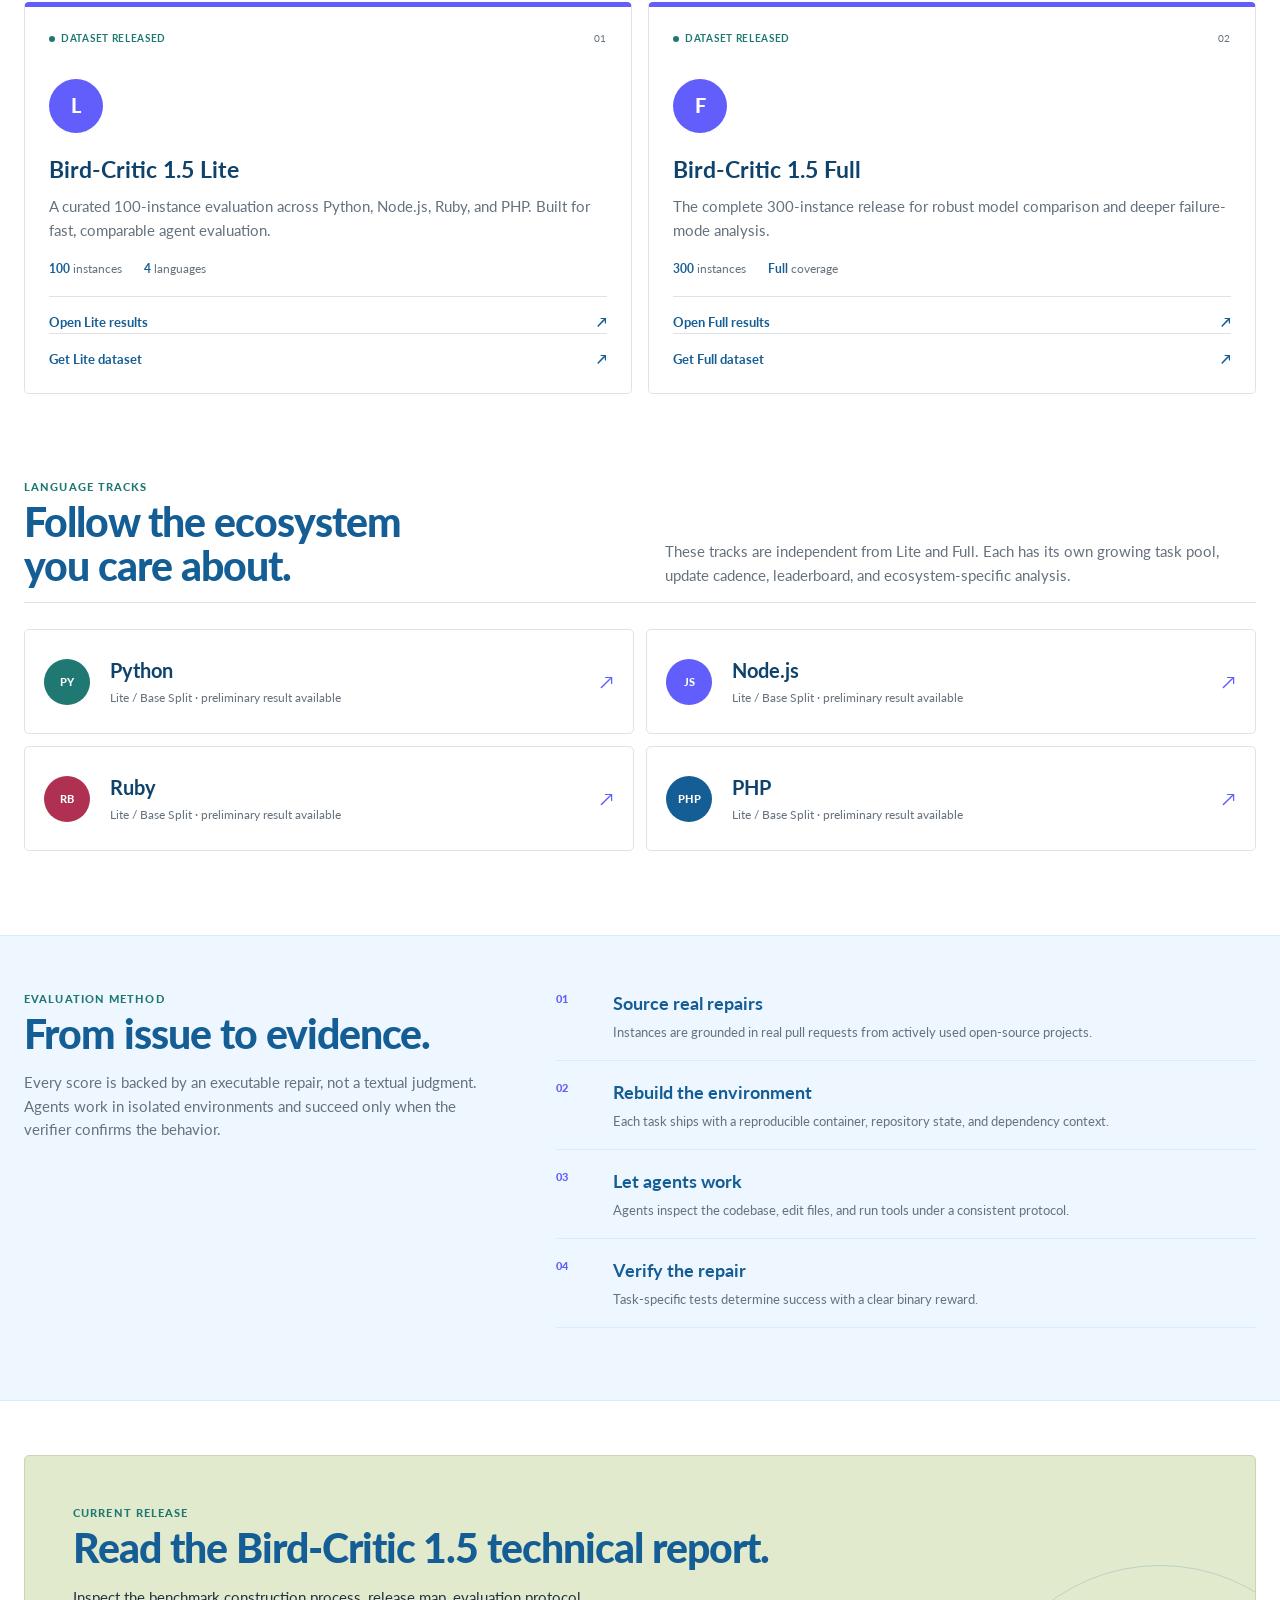
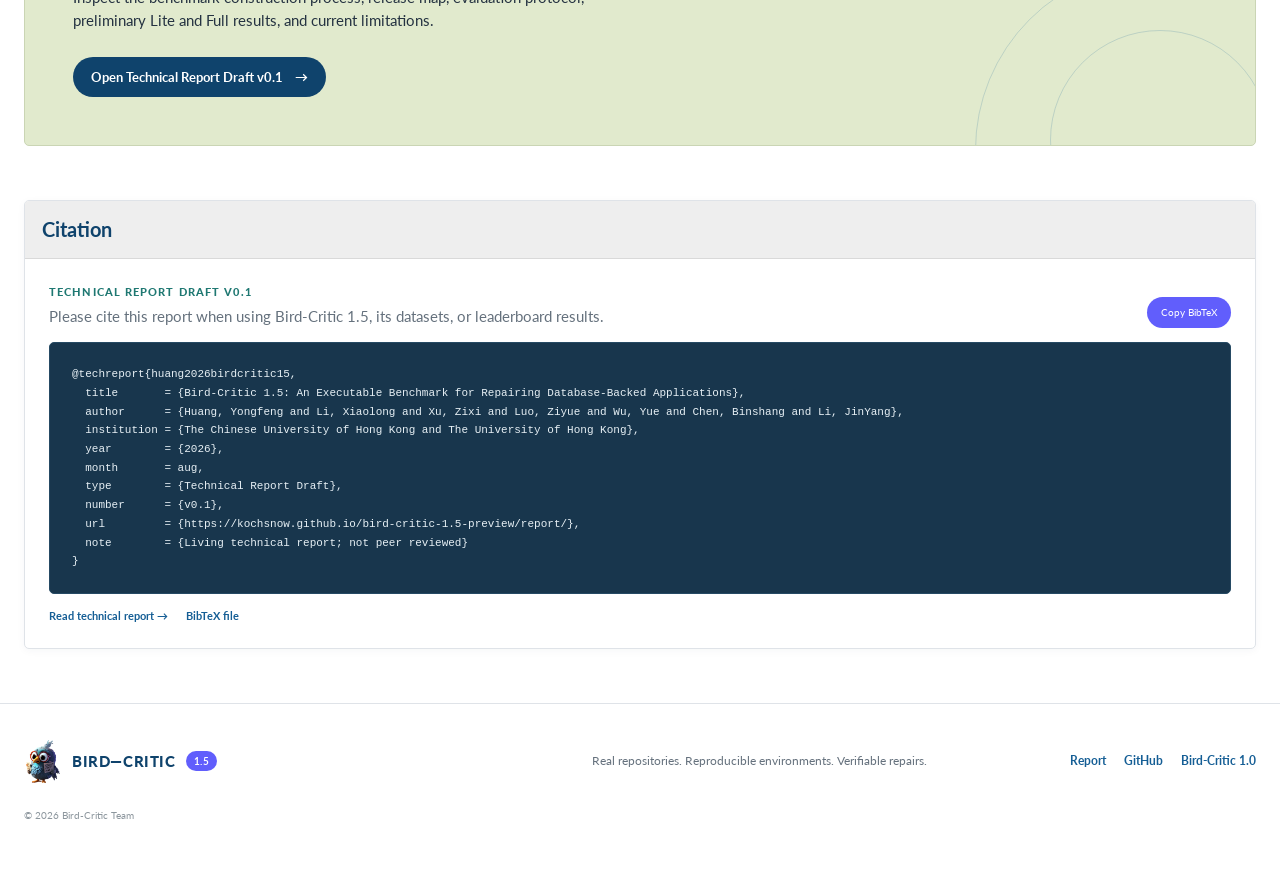
==== commit e556b88e: "Add Ruby DB behavior audit pilot" ====
--- a/index.html
+++ b/index.html
@@ -1,162 +1,246 @@
-<!DOCTYPE html>
+<!doctype html>
 <html lang="en">
 <head>
-  <meta charset="UTF-8">
-  <meta name="viewport" content="width=device-width, initial-scale=1.0">
-  <title>BIRD CRITIC 1.5 — a functional benchmark for coding agents</title>
-  <meta name="description" content="BIRD CRITIC 1.5 judges coding agents by one thing: does the patch make a real, previously-failing test suite pass on a real user-filed bug — across Python, Ruby, PHP, and Node.js.">
-  <link rel="stylesheet" href="assets/page.css">
+  <meta charset="utf-8">
+  <meta name="viewport" content="width=device-width, initial-scale=1">
+  <meta name="description" content="Bird-Critic 1.5 — a multi-ecosystem benchmark for evaluating LLM agents on real-world code repair.">
+  <meta name="theme-color" content="#071a18">
+  <meta property="og:title" content="Bird-Critic 1.5">
+  <meta property="og:description" content="Real repositories. Reproducible environments. Verifiable repairs.">
+  <meta property="og:type" content="website">
+  <meta property="og:image" content="assets/og-family.png">
+  <title>Bird-Critic 1.5 — Real-world code repair benchmark</title>
+  <link rel="icon" href="assets/favicon.png" type="image/png">
+  <link rel="stylesheet" href="assets/styles.css?v=20260825">
+  <script defer src="assets/app.js?v=20260803"></script>
 </head>
-<body>
-
-<header class="site-header">
-  <div class="wrap">
-    <a class="brand" href="#top">BIRD CRITIC 1.5</a>
-    <nav class="site-nav">
-      <a href="#leaderboard">Leaderboard</a>
+<body data-page="home" data-depth="0">
+  <a class="skip-link" href="#main">Skip to content</a>
+  <div class="scroll-progress" aria-hidden="true"></div>
+
+  <header class="site-header">
+    <a class="brand" href="index.html" aria-label="Bird-Critic 1.5 home">
+      <span class="brand-mark" aria-hidden="true"><span></span><span></span></span>
+      <span>BIRD—CRITIC</span>
+      <b>1.5</b>
+    </a>
+    <button class="menu-toggle" type="button" aria-expanded="false" aria-controls="site-nav">
+      <span></span><span></span><span></span><span class="sr-only">Menu</span>
+    </button>
+    <nav class="site-nav" id="site-nav" aria-label="Primary navigation">
+      <a href="lite/">Lite</a>
+      <a href="full/">Full</a>
+      <a href="#tracks">Language tracks</a>
+      <a href="report/">Report</a>
       <a href="#method">Method</a>
-      <a href="#examples">Examples</a>
-      <a href="report/">Report</a>
+      <a class="nav-cta" href="https://github.com/kochsnow/bird-critic-1.5-preview" target="_blank" rel="noreferrer">GitHub ↗</a>
     </nav>
-    <a class="header-cta" href="https://github.com/kochsnow/bird-critic-1.5-preview" target="_blank" rel="noopener">View on GitHub</a>
-  </div>
-</header>
-
-<main id="top">
-
-  <section class="hero">
-    <div class="wrap">
-      <p class="eyebrow">BIRD-CRITIC family · from SQL diagnostics to real-world software engineering</p>
-      <h1>BIRD CRITIC 1.5</h1>
-      <p class="lead">In 2025, BIRD-CRITIC 1.0 introduced the first benchmark for LLMs' ability to diagnose and repair real-world SQL bugs, across MySQL, PostgreSQL, SQL Server, and Oracle. BIRD CRITIC 1.5 extends from SQL diagnostics to real-world software engineering in database-relevant tasks, across production Python, Ruby, PHP, and Node.js repositories.</p>
-      <div class="actions">
-        <a class="button primary" href="#leaderboard">View leaderboard</a>
-        <a class="button ghost" href="#examples">See example instances</a>
-        <a class="dataset-link" href="https://huggingface.co/datasets/kochsnow/bird-critic-1.5-lite-100" target="_blank" rel="noopener"><span aria-hidden="true">��</span> Lite dataset</a>
-        <a class="dataset-link" href="https://huggingface.co/datasets/kochsnow/bird-critic-1.5-full-300" target="_blank" rel="noopener"><span aria-hidden="true">��</span> Full dataset</a>
-      </div>
-      <div class="meta-line">
-        <span><strong>300</strong> instances</span>
-        <span><strong>4</strong> ecosystems</span>
-        <span><strong>2</strong> splits — Lite / Full</span>
-      </div>
-    </div>
-  </section>
-
-  <section class="section" id="leaderboard">
-    <div class="wrap">
-      <div class="section-head">
-        <span class="kicker">Model Performance</span>
-        <h2>Leaderboard</h2>
-        <p>Solve rate: the percentage of tasks where the agent's patch made the failing tests pass.</p>
-      </div>
-
-      <div class="board-toolbar">
-        <div class="segmented-group">
-          <span class="seg-label">Split</span>
-          <div class="segmented">
-            <button data-edition="lite" class="active">Lite</button>
-            <button data-edition="full">Full</button>
-          </div>
-        </div>
-        <div class="segmented-group">
-          <span class="seg-label">Rank by</span>
-          <div class="segmented">
-            <button data-lang="overall" class="active">Overall</button>
-            <button data-lang="python">Python</button>
-            <button data-lang="ruby">Ruby</button>
-            <button data-lang="php">PHP</button>
-            <button data-lang="node">Node.js</button>
-          </div>
-        </div>
-        <div class="segmented-group">
-          <span class="seg-label">Scaffold</span>
-          <select class="scaffold-select" id="scaffold-select">
-            <option value="openhands-sdk">openhands-sdk</option>
-            <option value="mini-swe-agent">mini-swe-agent — coming soon</option>
-            <option value="claude-code">claude code — coming soon</option>
-            <option value="codex">codex — coming soon</option>
-          </select>
-        </div>
-      </div>
-
-      <div class="board-table-wrap">
-        <table class="board">
-          <thead>
-            <tr>
-              <th style="width:52px">#</th>
-              <th>Model</th>
-              <th id="col-score">Solve rate</th>
-              <th>Solved / total</th>
-            </tr>
-          </thead>
-          <tbody id="board-body">
-            <tr><td colspan="4">Loading results…</td></tr>
-          </tbody>
-        </table>
-      </div>
-      <p class="board-footnote" id="board-caption"></p>
-    </div>
-  </section>
-
-  <section class="section" id="method">
-    <div class="wrap">
-      <div class="section-head">
-        <span class="kicker">Benchmark Construction</span>
-        <h2>Method</h2>
-        <p>Every instance starts as a real GitHub pull request from a production repository — then goes through a verification gate and a human-in-the-loop rewrite before it's allowed into the benchmark.</p>
-      </div>
-      <ol class="method-list">
-        <li>
-          <div class="method-step-body">
-            <h3>Filter ecosystems and collect real PRs</h3>
-            <p>We manually identify DB-related ecosystems and repositories, then collect merged pull requests from them — each one a real bug fix paired with the test that caught it, not a synthetic or LLM-authored task.</p>
-          </div>
-        </li>
-        <li>
-          <div class="method-step-body">
-            <h3>Convert to Harbor and verify it's a real test</h3>
-            <p>Each candidate is converted into a runnable Harbor task and put through a gate: applying the reference patch (oracle) must make the test suite pass, and doing nothing (nop) must leave it failing. Instances that don't clear this bar are dropped.</p>
-          </div>
-        </li>
-        <li>
-          <div class="method-step-body">
-            <h3>Rewrite the problem statement, then review it by hand</h3>
-            <p>Raw PR descriptions rarely name the exact files, classes, or interfaces an agent needs. We rewrite each instruction to spec-level detail — pinning down what the hidden test requires while withholding the actual implementation — and every rewrite goes through human quality review before it ships.</p>
-          </div>
-        </li>
-        <li>
-          <div class="method-step-body">
-            <h3>Measure difficulty without moving the goalposts</h3>
-            <p>Lite 100 and Full 300 are fixed releases. We re-run the same instances to measure discrimination and analyze failures; harder verified tasks belong in a future version rather than silently changing the published splits.</p>
-          </div>
-        </li>
-      </ol>
-    </div>
-  </section>
-
-  <section class="section" id="examples">
-    <div class="wrap">
-      <div class="section-head">
-        <span class="kicker">Examples</span>
-        <h2>Four real bugs, one per ecosystem</h2>
-        <p>The real problem statement and diff from each fixing pull request, and how many of the four Extension-200 evaluation configurations solved it.</p>
-      </div>
-      <div id="examples-mount">
-        <p style="color:var(--faint); font-family:var(--mono); font-size:13px;">Loading case files…</p>
-      </div>
-    </div>
-  </section>
-
-</main>
-
-<footer class="site-footer">
-  <div class="wrap">
-    <p>BIRD CRITIC 1.5 — <a href="report/">Technical report</a> · <a href="https://bird-critic.github.io/" target="_blank" rel="noopener">BIRD-CRITIC 1.0</a></p>
-  </div>
-</footer>
-
-<script src="assets/data.js"></script>
-<script src="assets/page.js"></script>
+  </header>
+
+  <main id="main">
+    <section class="hero">
+      <div class="hero-copy reveal">
+        <img class="hero-project-logo" src="assets/bird-critic-1-logo.png" alt="Bird-Critic cube bird">
+      </div>
+
+      <div class="hero-visual reveal">
+        <div class="eyebrow"><span class="pulse"></span> A benchmark in the BIRD family</div>
+        <h1>BIRD-CRITIC <em>1.5</em></h1>
+        <p class="hero-question">Can LLM agents fix user issues in real-world codebases?</p>
+        <p class="hero-lead">A multi-ecosystem benchmark built from real pull requests, reproducible environments, and executable test-driven verification.</p>
+        <div class="hero-actions">
+          <a class="button button-primary" href="lite/">Explore Lite results <span>→</span></a>
+          <a class="button button-ghost" href="#editions">Get datasets</a>
+          <a class="button button-ghost" href="report/">Read technical report</a>
+          <a class="button button-ghost" href="https://github.com/kochsnow/bird-critic-1.5-preview" target="_blank" rel="noreferrer">Code</a>
+          <a class="button button-ghost" href="#editions">All editions</a>
+        </div>
+        <div class="hero-note">
+          <span>Latest release</span>
+          <strong>Full · 300 instances</strong>
+        </div>
+      </div>
+    </section>
+
+    <section class="signal-strip" aria-label="Benchmark summary">
+      <div><strong>100</strong><span>Lite instances</span></div>
+      <div><strong>4</strong><span>rolling language tracks</span></div>
+      <div><strong>300</strong><span>Full instances · available</span></div>
+      <div><strong>1</strong><span>executable protocol</span></div>
+    </section>
+
+    <section class="section home-overview" id="about">
+      <article class="family-panel reveal">
+        <div class="panel-heading"><h2>Hi! BIRD-CRITIC 1.5</h2></div>
+        <div class="panel-body">
+          <p><strong>BIRD-CRITIC 1.5</strong> extends the BIRD-Critic research line from SQL diagnostics to repository-level code debugging. It asks whether LLM agents can inspect, edit, and verify fixes for realistic user issues across mature software systems.</p>
+          <p>The benchmark separates two fixed evaluation editions from four independently maintained language tracks:</p>
+          <ul class="family-list">
+            <li><strong>Lite:</strong> a fixed 100-instance multi-language evaluation for fast and comparable testing.</li>
+            <li><strong>Full:</strong> a fixed 300-instance benchmark with preliminary results for deeper model analysis.</li>
+            <li><strong>Language tracks:</strong> continuously updated Python, Node.js, Ruby, and PHP task pools.</li>
+          </ul>
+          <div class="resource-buttons">
+            <a class="family-button" href="lite/">Lite Results</a>
+            <a class="family-button" href="full/">Full Results</a>
+            <a class="family-button family-button-teal" href="https://huggingface.co/datasets/kochsnow/bird-critic-1.5-lite-100" target="_blank" rel="noreferrer">Lite Dataset ↗</a>
+            <a class="family-button family-button-teal" href="https://huggingface.co/datasets/kochsnow/bird-critic-1.5-full-300" target="_blank" rel="noreferrer">Full Dataset ↗</a>
+            <a class="family-button" href="report/">Technical Report</a>
+            <a class="family-button" href="#tracks">Language Tracks</a>
+            <a class="family-button" href="https://github.com/kochsnow/bird-critic-1.5-preview" target="_blank" rel="noreferrer">Code</a>
+          </div>
+        </div>
+      </article>
+
+      <article class="family-panel reveal" id="news">
+        <div class="panel-heading"><h2>News</h2></div>
+        <div class="panel-body news-list">
+          <p><span class="news-date">Aug. 2026</span> <a class="news-link" href="languages/ruby/db-behavior-audit/"><strong>Ruby audit pilot released</strong> — Five Ruby-60 instances now include evidence-linked DB behavior specifications, executable verifiers, control validation, and real-agent patch grounding. <span aria-hidden="true">→</span></a></p>
+          <p><span class="news-date">Aug. 2026</span> The official Lite 100 and Full 300 dataset packages are publicly available on Hugging Face.</p>
+          <p><span class="news-date">Aug. 2026</span> Technical Report Draft v0.1 is available as a formatted web document and raw Markdown.</p>
+          <p><span class="news-date">Aug. 2026</span> Bird-Critic 1.5 Full publishes its 300-instance catalog and preliminary results for four OpenHands model evaluations.</p>
+          <p><span class="news-date">Aug. 2026</span> The Lite leaderboard is updated with six OpenHands model evaluations.</p>
+          <p><span class="news-date">Aug. 2026</span> Preliminary Lite / Base Split results are released across all four language tracks, including Ruby on 60 Discourse tasks.</p>
+          <p><span class="news-date">Jul. 2026</span> The Bird-Critic 1.5 website preview and independently maintainable language pages are released.</p>
+        </div>
+      </article>
+    </section>
+
+    <section class="section editions" id="editions">
+      <div class="section-heading reveal">
+        <div>
+          <span class="kicker">Release map</span>
+          <h2>One benchmark.<br>Multiple flight paths.</h2>
+        </div>
+        <p>Lite and Full are fixed evaluation sets. The four language tracks are separate, continuously updated task pools with their own releases and results.</p>
+      </div>
+
+      <div class="edition-grid">
+        <article class="edition-card edition-live reveal">
+          <div class="card-topline"><span class="live-label">Dataset released</span><span>01</span></div>
+          <div class="edition-symbol">L</div>
+          <h3>Bird-Critic 1.5 Lite</h3>
+          <p>A curated 100-instance evaluation across Python, Node.js, Ruby, and PHP. Built for fast, comparable agent evaluation.</p>
+          <div class="edition-stats">
+            <span><b>100</b> instances</span>
+            <span><b>4</b> languages</span>
+          </div>
+          <div class="edition-links">
+            <a class="text-link" href="lite/">Open Lite results <span>↗</span></a>
+            <a class="text-link" href="https://huggingface.co/datasets/kochsnow/bird-critic-1.5-lite-100" target="_blank" rel="noreferrer">Get Lite dataset <span>↗</span></a>
+          </div>
+        </article>
+
+        <article class="edition-card edition-live reveal">
+          <div class="card-topline"><span class="live-label">Dataset released</span><span>02</span></div>
+          <div class="edition-symbol">F</div>
+          <h3>Bird-Critic 1.5 Full</h3>
+          <p>The complete 300-instance release for robust model comparison and deeper failure-mode analysis.</p>
+          <div class="edition-stats">
+            <span><b>300</b> instances</span>
+            <span><b>Full</b> coverage</span>
+          </div>
+          <div class="edition-links">
+            <a class="text-link" href="full/">Open Full results <span>↗</span></a>
+            <a class="text-link" href="https://huggingface.co/datasets/kochsnow/bird-critic-1.5-full-300" target="_blank" rel="noreferrer">Get Full dataset <span>↗</span></a>
+          </div>
+        </article>
+      </div>
+    </section>
+
+    <section class="section tracks" id="tracks">
+      <div class="section-heading reveal">
+        <div>
+          <span class="kicker">Language tracks</span>
+          <h2>Follow the ecosystem<br>you care about.</h2>
+        </div>
+        <p>These tracks are independent from Lite and Full. Each has its own growing task pool, update cadence, leaderboard, and ecosystem-specific analysis.</p>
+      </div>
+
+      <div class="track-grid">
+        <a class="track-card reveal" href="languages/python/">
+          <span class="track-index">PY</span>
+          <div><h3>Python</h3><p>Lite / Base Split · preliminary result available</p></div>
+          <span class="track-arrow">↗</span>
+        </a>
+        <a class="track-card reveal" href="languages/node/">
+          <span class="track-index">JS</span>
+          <div><h3>Node.js</h3><p>Lite / Base Split · preliminary result available</p></div>
+          <span class="track-arrow">↗</span>
+        </a>
+        <a class="track-card reveal" href="languages/ruby/">
+          <span class="track-index">RB</span>
+          <div><h3>Ruby</h3><p>Lite / Base Split · preliminary result available</p></div>
+          <span class="track-arrow">↗</span>
+        </a>
+        <a class="track-card reveal" href="languages/php/">
+          <span class="track-index">PHP</span>
+          <div><h3>PHP</h3><p>Lite / Base Split · preliminary result available</p></div>
+          <span class="track-arrow">↗</span>
+        </a>
+      </div>
+    </section>
+
+    <section class="section method" id="method">
+      <div class="method-layout">
+        <div class="method-intro reveal">
+          <span class="kicker kicker-light">Evaluation method</span>
+          <h2>From issue to evidence.</h2>
+          <p>Every score is backed by an executable repair, not a textual judgment. Agents work in isolated environments and succeed only when the verifier confirms the behavior.</p>
+        </div>
+        <ol class="method-steps">
+          <li class="reveal"><span>01</span><div><h3>Source real repairs</h3><p>Instances are grounded in real pull requests from actively used open-source projects.</p></div></li>
+          <li class="reveal"><span>02</span><div><h3>Rebuild the environment</h3><p>Each task ships with a reproducible container, repository state, and dependency context.</p></div></li>
+          <li class="reveal"><span>03</span><div><h3>Let agents work</h3><p>Agents inspect the codebase, edit files, and run tools under a consistent protocol.</p></div></li>
+          <li class="reveal"><span>04</span><div><h3>Verify the repair</h3><p>Task-specific tests determine success with a clear binary reward.</p></div></li>
+        </ol>
+      </div>
+    </section>
+
+    <section class="section release">
+      <div class="release-card reveal">
+        <span class="kicker">Current release</span>
+        <h2>Read the Bird-Critic 1.5 technical report.</h2>
+        <p>Inspect the benchmark construction process, release map, evaluation protocol, preliminary Lite and Full results, and current limitations.</p>
+        <a class="button button-dark" href="report/">Open Technical Report Draft v0.1 <span>→</span></a>
+        <div class="release-ring ring-one" aria-hidden="true"></div>
+        <div class="release-ring ring-two" aria-hidden="true"></div>
+      </div>
+    </section>
+
+    <section class="section citation-section" id="citation">
+      <div class="family-panel reveal">
+        <div class="panel-heading"><h2>Citation</h2></div>
+        <div class="panel-body citation-content">
+          <div class="citation-intro">
+            <div><span class="kicker">Technical Report Draft v0.1</span><p>Please cite this report when using Bird-Critic 1.5, its datasets, or leaderboard results.</p></div>
+            <button class="copy-button" type="button" data-copy-target="#citation-bibtex">Copy BibTeX</button>
+          </div>
+          <pre class="citation-code" id="citation-bibtex"><code>@techreport{huang2026birdcritic15,
+  title       = {Bird-Critic 1.5: An Executable Benchmark for Repairing Database-Backed Applications},
+  author      = {Huang, Yongfeng and Li, Xiaolong and Xu, Zixi and Luo, Ziyue and Wu, Yue and Chen, Binshang and Li, JinYang},
+  institution = {The Chinese University of Hong Kong and The University of Hong Kong},
+  year        = {2026},
+  month       = aug,
+  type        = {Technical Report Draft},
+  number      = {v0.1},
+  url         = {https://kochsnow.github.io/bird-critic-1.5-preview/report/},
+  note        = {Living technical report; not peer reviewed}
+}</code></pre>
+          <div class="citation-links"><a href="report/">Read technical report →</a><a href="CITATION.bib">BibTeX file</a></div>
+        </div>
+      </div>
+    </section>
+  </main>
+
+  <footer class="site-footer">
+    <a class="brand footer-brand" href="index.html">
+      <span class="brand-mark" aria-hidden="true"><span></span><span></span></span>
+      <span>BIRD—CRITIC</span><b>1.5</b>
+    </a>
+    <p>Real repositories. Reproducible environments. Verifiable repairs.</p>
+    <div><a href="report/">Report</a><a href="https://github.com/kochsnow/bird-critic-1.5-preview" target="_blank" rel="noreferrer">GitHub</a><a href="https://bird-critic.github.io/" target="_blank" rel="noreferrer">Bird-Critic 1.0</a></div>
+    <small>© <span data-year></span> Bird-Critic Team</small>
+  </footer>
 </body>
 </html>
--- a/assets/styles.css
+++ b/assets/styles.css
@@ -0,0 +1,725 @@
+@import url("https://fonts.googleapis.com/css2?family=Lato:wght@300;400;700;900&display=swap");
+
+:root {
+  --bird-blue: #155e95;
+  --bird-blue-dark: #0f436c;
+  --bird-purple: #615efc;
+  --bird-coral: #ff6969;
+  --bird-teal: #1f7872;
+  --bird-green: #e1eacd;
+  --bird-cream: #f9f6e6;
+  --bird-sky: #eef7ff;
+  --paper: #ffffff;
+  --canvas: #f7f8fa;
+  --ink: #243241;
+  --muted: #65717d;
+  --line: #dfe3e8;
+  --soft-line: #edf0f3;
+  --header-gray: #eeeeee;
+  --sans: "Lato", -apple-system, BlinkMacSystemFont, "Segoe UI", sans-serif;
+  --mono: ui-monospace, SFMono-Regular, Menlo, Consolas, monospace;
+  --max: 1400px;
+}
+
+* { box-sizing: border-box; }
+html { scroll-behavior: smooth; }
+body {
+  margin: 0;
+  color: var(--ink);
+  background: var(--paper);
+  font-family: var(--sans);
+  font-size: 15px;
+  line-height: 1.55;
+  -webkit-font-smoothing: antialiased;
+}
+a { color: var(--bird-blue); text-decoration: none; }
+a:hover { color: var(--bird-coral); }
+button, input, select { font: inherit; }
+code, pre { font-family: var(--mono); }
+
+.sr-only {
+  position: absolute; width: 1px; height: 1px; padding: 0; margin: -1px;
+  overflow: hidden; clip: rect(0, 0, 0, 0); white-space: nowrap; border: 0;
+}
+.skip-link {
+  position: fixed; left: 18px; top: -80px; z-index: 1000;
+  padding: 10px 16px; background: var(--bird-purple); color: white; border-radius: 5px;
+}
+.skip-link:focus { top: 18px; }
+.scroll-progress {
+  position: fixed; inset: 0 auto auto 0; width: 0; height: 3px;
+  background: var(--bird-purple); z-index: 1000;
+}
+
+/* BIRD family navigation */
+.site-header {
+  position: sticky; top: 0; z-index: 100;
+  width: 100%; min-height: 72px; padding: 0 max(24px, calc((100vw - var(--max)) / 2 + 24px));
+  display: flex; align-items: center; justify-content: space-between; gap: 28px;
+  color: var(--ink); background: rgba(249, 246, 230, .96);
+  border-bottom: 1px solid #e5dfc4; backdrop-filter: blur(12px);
+}
+.brand {
+  display: inline-flex; align-items: center; gap: 10px;
+  color: var(--bird-blue-dark); font-size: 15px; font-weight: 900; letter-spacing: .04em;
+}
+.brand:hover { color: var(--bird-blue); }
+.brand b {
+  padding: 4px 8px; color: white; background: var(--bird-purple);
+  border-radius: 999px; font-size: 10px; line-height: 1.2;
+}
+.brand-mark {
+  width: 38px; height: 43px; display: block; flex: 0 0 38px;
+  background: url("./bird-family-logo.png") center / contain no-repeat;
+}
+.brand-mark::before, .brand-mark::after, .brand-mark span { display: none; }
+.site-nav { display: flex; align-items: center; gap: 25px; }
+.site-nav a { color: #394754; font-size: 13px; font-weight: 700; }
+.site-nav a:hover, .site-nav a[aria-current="page"] { color: var(--bird-purple); }
+.site-nav .nav-cta {
+  padding: 9px 15px; color: white; background: var(--bird-purple);
+  border-radius: 999px; border: 0;
+}
+.site-nav .nav-cta:hover { color: white; background: var(--bird-coral); }
+.menu-toggle { display: none; border: 0; background: none; color: var(--bird-blue-dark); }
+
+/* Home masthead: a modernized version of Bird-Critic 1.0 */
+.hero {
+  min-height: 450px; padding: 50px max(24px, calc((100vw - 1080px) / 2 + 24px));
+  display: grid; grid-template-columns: 280px minmax(0, 1fr); gap: 58px; align-items: center;
+  color: var(--ink); background: var(--bird-green);
+  border-bottom: 1px solid #cbd7b5; position: relative; overflow: hidden;
+}
+.hero::after {
+  content: ""; position: absolute; width: 360px; height: 360px; border-radius: 50%;
+  right: -170px; top: -170px; border: 1px solid rgba(21, 94, 149, .12);
+  box-shadow: 0 0 0 45px rgba(21,94,149,.035), 0 0 0 90px rgba(21,94,149,.025);
+}
+.hero-copy { display: flex; justify-content: center; position: relative; z-index: 1; }
+.hero-project-logo {
+  display: block; width: min(260px, 100%); height: auto;
+  border-radius: 14px; mix-blend-mode: multiply;
+  transition: transform .35s ease;
+}
+.hero-project-logo:hover { transform: scale(1.035) rotate(-1deg); }
+.hero-visual { position: relative; z-index: 1; min-width: 0; }
+.eyebrow, .kicker, .page-eyebrow {
+  color: var(--bird-teal); font-size: 11px; font-weight: 900;
+  letter-spacing: .1em; text-transform: uppercase;
+}
+.eyebrow { margin-bottom: 12px; }
+.pulse {
+  display: inline-block; width: 7px; height: 7px; margin-right: 8px;
+  border-radius: 50%; background: var(--bird-coral);
+}
+.hero h1 {
+  margin: 0 0 6px; color: var(--bird-blue);
+  font-size: clamp(46px, 6vw, 76px); line-height: 1; letter-spacing: -.04em; font-weight: 900;
+}
+.hero h1 em {
+  display: inline-block; color: white; background: var(--bird-purple);
+  padding: 6px 12px; border-radius: 999px; font-size: .4em; font-style: normal;
+  letter-spacing: 0; vertical-align: .35em;
+}
+.hero-question {
+  margin: 15px 0 10px; color: var(--bird-blue-dark);
+  font-size: clamp(19px, 2.2vw, 25px); font-weight: 700;
+}
+.hero-lead { max-width: 710px; margin: 0; color: #4d5c63; font-size: 16px; line-height: 1.65; }
+.hero-actions { display: flex; flex-wrap: wrap; gap: 10px; margin-top: 24px; }
+.button, .family-button {
+  min-height: 40px; padding: 9px 18px; display: inline-flex; align-items: center; justify-content: center;
+  gap: 12px; border: 0; border-radius: 999px; font-size: 13px; font-weight: 700;
+  transition: background .2s, color .2s, transform .2s;
+}
+.button:hover, .family-button:hover { transform: translateY(-1px); }
+.button-primary, .family-button { color: white; background: var(--bird-purple); }
+.button-primary:hover, .family-button:hover { color: white; background: var(--bird-coral); }
+.button-ghost { color: var(--bird-blue); background: white; border: 1px solid #c9d2d8; }
+.button-ghost:hover { color: white; background: var(--bird-blue); border-color: var(--bird-blue); }
+.button-dark { color: white; background: var(--bird-blue-dark); }
+.button-dark:hover { color: white; background: var(--bird-coral); }
+.family-button-teal { background: var(--bird-teal); }
+.hero-note { display: flex; align-items: center; gap: 10px; margin-top: 20px; font-size: 12px; }
+.hero-note span { color: var(--muted); text-transform: uppercase; letter-spacing: .07em; }
+.hero-note strong { color: var(--bird-blue); }
+
+.signal-strip {
+  max-width: var(--max); margin: 0 auto; padding: 20px 24px;
+  display: grid; grid-template-columns: repeat(4, 1fr); background: white;
+  border-bottom: 1px solid var(--line);
+}
+.signal-strip div { padding: 15px 25px; border-right: 1px solid var(--line); }
+.signal-strip div:last-child { border-right: 0; }
+.signal-strip strong { display: block; color: var(--bird-blue); font-size: 27px; line-height: 1.1; }
+.signal-strip span { color: var(--muted); font-size: 10px; text-transform: uppercase; letter-spacing: .06em; }
+
+/* Family-style panels */
+.section { max-width: var(--max); margin: auto; padding: 54px 24px; }
+.home-overview {
+  display: grid; grid-template-columns: 1.15fr .85fr; gap: 18px; align-items: start;
+  padding-top: 42px; padding-bottom: 22px;
+}
+.family-panel {
+  overflow: hidden; background: white; border: 1px solid var(--line);
+  border-radius: 5px; box-shadow: 0 2px 8px rgba(28, 48, 65, .04);
+}
+.panel-heading {
+  padding: 13px 17px; background: var(--header-gray); border-bottom: 1px solid #d9d9d9;
+}
+.panel-heading h2 { margin: 0; color: var(--bird-blue-dark); font-size: 20px; font-weight: 700; }
+.panel-body { padding: 20px; color: #46525d; }
+.panel-body p { margin: 0 0 13px; }
+.panel-body p:last-child { margin-bottom: 0; }
+.family-list { padding-left: 20px; margin: 10px 0 19px; }
+.family-list li { margin: 7px 0; }
+.resource-buttons { display: flex; flex-wrap: wrap; gap: 8px; }
+.news-list p { padding: 11px 0; border-bottom: 1px solid var(--soft-line); line-height: 1.55; }
+.news-list p:last-child { border-bottom: 0; }
+.news-link { color: inherit; }
+.news-link strong { color: var(--bird-blue); }
+.news-link:hover, .news-link:hover strong { color: var(--bird-coral); }
+.news-date {
+  display: inline-block; margin-right: 6px; padding: 2px 7px;
+  color: #ffe7ce; background: #b03052; border-radius: 5px; font-size: 11px; font-weight: 700;
+}
+
+.section-heading {
+  display: grid; grid-template-columns: 1fr 1fr; gap: 50px; align-items: end;
+  margin-bottom: 26px; padding-bottom: 14px; border-bottom: 1px solid var(--line);
+}
+.kicker { display: block; margin-bottom: 5px; }
+.section-heading h2, .method h2, .release-card h2, .page-hero h1 {
+  margin: 0; color: var(--bird-blue); font-size: clamp(30px, 3.2vw, 45px);
+  line-height: 1.08; letter-spacing: -.025em; font-weight: 900;
+}
+.section-heading p { max-width: 560px; margin: 0; color: var(--muted); line-height: 1.65; }
+
+.edition-grid { display: grid; grid-template-columns: repeat(2, 1fr); gap: 16px; }
+.edition-card {
+  min-height: 350px; padding: 24px; display: flex; flex-direction: column;
+  background: white; border: 1px solid var(--line); border-radius: 5px;
+}
+.edition-live { border-top: 5px solid var(--bird-purple); }
+.edition-card:not(.edition-live) { border-top: 5px solid #b8c3c9; }
+.card-topline { display: flex; justify-content: space-between; color: var(--muted); font-size: 10px; text-transform: uppercase; letter-spacing: .07em; }
+.live-label, .soon-label { color: var(--bird-teal); font-weight: 700; }
+.live-label::before, .soon-label::before {
+  content: ""; display: inline-block; width: 6px; height: 6px; margin-right: 6px;
+  border-radius: 50%; background: var(--bird-teal);
+}
+.soon-label { color: var(--muted); }
+.soon-label::before { background: #aab2b8; }
+.edition-symbol {
+  width: 54px; height: 54px; margin: 32px 0 19px; display: grid; place-items: center;
+  color: white; background: var(--bird-purple); border-radius: 50%; font-size: 20px; font-weight: 900;
+}
+.edition-card:not(.edition-live) .edition-symbol { background: var(--bird-blue); }
+.edition-card h3 { margin: 0 0 8px; color: var(--bird-blue-dark); font-size: 23px; }
+.edition-card > p { color: var(--muted); margin: 0; }
+.edition-stats { display: flex; gap: 22px; margin: 18px 0; color: var(--muted); font-size: 12px; }
+.edition-stats b { color: var(--bird-blue); }
+.text-link {
+  margin-top: auto; padding-top: 15px; display: flex; justify-content: space-between;
+  border-top: 1px solid var(--line); color: var(--bird-blue); font-size: 13px; font-weight: 700;
+}
+.text-link:hover { color: var(--bird-coral); }
+.edition-links { margin-top: auto; }
+.edition-links .text-link { margin-top: 0; }
+
+.tracks { padding-top: 30px; }
+.track-grid { display: grid; grid-template-columns: repeat(2, 1fr); gap: 12px; }
+.track-card {
+  min-height: 105px; padding: 19px; display: grid; grid-template-columns: 50px 1fr auto;
+  align-items: center; gap: 16px; color: var(--ink); background: white;
+  border: 1px solid var(--line); border-radius: 5px;
+  transition: border-color .2s, box-shadow .2s, transform .2s;
+}
+.track-card:hover {
+  color: var(--ink); border-color: var(--bird-purple); box-shadow: 0 6px 18px rgba(40,49,75,.08);
+  transform: translateY(-2px);
+}
+.track-index {
+  width: 46px; height: 46px; display: grid; place-items: center;
+  color: white; background: var(--bird-teal); border-radius: 50%; font-size: 11px; font-weight: 900;
+}
+.track-card:nth-child(2) .track-index { background: var(--bird-purple); }
+.track-card:nth-child(3) .track-index { background: #b03052; }
+.track-card:nth-child(4) .track-index { background: var(--bird-blue); }
+.track-card h3 { margin: 0 0 3px; color: var(--bird-blue-dark); font-size: 20px; }
+.track-card p { margin: 0; color: var(--muted); font-size: 12px; }
+.track-arrow { color: var(--bird-purple); font-size: 18px; }
+
+.method {
+  max-width: none; margin-top: 30px; padding-left: max(24px, calc((100vw - var(--max)) / 2 + 24px));
+  padding-right: max(24px, calc((100vw - var(--max)) / 2 + 24px));
+  color: var(--ink); background: var(--bird-sky); border-block: 1px solid #d8ecff;
+}
+.method-layout { max-width: calc(var(--max) - 48px); margin: auto; display: grid; grid-template-columns: .8fr 1.2fr; gap: 65px; }
+.kicker-light { color: var(--bird-teal); }
+.method-intro p { color: var(--muted); }
+.method-steps { list-style: none; margin: 0; padding: 0; }
+.method-steps li {
+  display: grid; grid-template-columns: 42px 1fr; gap: 15px;
+  padding: 0 0 18px; margin-bottom: 18px; border-bottom: 1px solid #d8ecff;
+}
+.method-steps li > span { color: var(--bird-purple); font-size: 11px; font-weight: 900; }
+.method-steps h3 { margin: 0 0 4px; color: var(--bird-blue); font-size: 18px; }
+.method-steps p { margin: 0; color: var(--muted); font-size: 13px; }
+
+.release-card {
+  min-height: 270px; padding: 48px; position: relative; overflow: hidden;
+  color: var(--ink); background: var(--bird-green); border: 1px solid #cad5b4; border-radius: 5px;
+}
+.release-card h2 { max-width: 760px; }
+.release-card > p { max-width: 560px; }
+.release-card .button { margin-top: 10px; }
+.release-ring { position: absolute; border: 1px solid rgba(21,94,149,.18); border-radius: 50%; }
+.ring-one { width: 370px; height: 370px; right: -90px; bottom: -190px; }
+.ring-two { width: 220px; height: 220px; right: -15px; bottom: -105px; }
+.citation-section { padding-top: 0; }
+.citation-content { padding: 24px; }
+.citation-intro { display: flex; align-items: end; justify-content: space-between; gap: 20px; margin-bottom: 14px; }
+.citation-intro p { margin: 0; color: var(--muted); }
+.citation-intro .copy-button { float: none; flex: 0 0 auto; padding: 8px 14px; font-size: 10px; }
+.citation-code {
+  margin: 0; padding: 22px; overflow-x: auto; color: #e7f0f5; background: #18364d;
+  border: 1px solid #264a64; border-radius: 5px; font: 11px/1.7 var(--mono); white-space: pre;
+}
+.citation-code code { font: inherit; }
+.citation-links { display: flex; flex-wrap: wrap; gap: 18px; margin-top: 13px; font-size: 11px; font-weight: 700; }
+
+.site-footer {
+  max-width: var(--max); margin: auto; padding: 36px 24px 48px;
+  display: grid; grid-template-columns: 1.2fr 1fr auto; gap: 25px; align-items: center;
+  border-top: 1px solid var(--line);
+}
+.footer-brand { color: var(--bird-blue-dark); }
+.site-footer p { color: var(--muted); font-size: 12px; }
+.site-footer > div { display: flex; gap: 18px; font-size: 12px; font-weight: 700; }
+.site-footer small { grid-column: 1 / -1; color: #8c969d; font-size: 10px; }
+
+/* Edition and language pages */
+.inner { background: var(--canvas); }
+.inner .site-header { background: rgba(249,246,230,.97); }
+.page-hero {
+  max-width: none; margin: 0; padding: 56px max(24px, calc((100vw - 1180px) / 2 + 24px));
+  display: grid; grid-template-columns: 1fr .75fr; gap: 65px; align-items: end;
+  background: var(--bird-green); border-bottom: 1px solid #cbd7b5;
+}
+.page-hero h1 { font-size: clamp(40px, 5vw, 64px); }
+.page-hero .page-intro { margin: 0; color: #4e5b60; font-size: 16px; line-height: 1.65; }
+.page-eyebrow { margin-bottom: 10px; }
+.page-status {
+  display: inline-flex; align-items: center; gap: 7px; margin-top: 15px;
+  color: var(--bird-teal); font-size: 10px; font-weight: 900; text-transform: uppercase;
+}
+.page-status::before { content: ""; width: 7px; height: 7px; border-radius: 50%; background: var(--bird-teal); }
+.page-status.soon { color: var(--muted); }
+.page-status.soon::before { background: #aab2b8; }
+.page-rule { display: none; }
+
+.metric-grid {
+  max-width: 1180px; margin: 24px auto 0; padding: 0 24px;
+  display: grid; grid-template-columns: repeat(4, 1fr);
+}
+.metric {
+  min-height: 118px; padding: 22px; background: white;
+  border: 1px solid var(--line); border-right: 0;
+}
+.metric:first-child { border-radius: 5px 0 0 5px; }
+.metric:last-child { border-right: 1px solid var(--line); border-radius: 0 5px 5px 0; }
+.metric strong { display: block; color: var(--bird-blue); font-size: 31px; line-height: 1; }
+.metric span { display: block; margin-top: 22px; color: var(--muted); font-size: 9px; text-transform: uppercase; letter-spacing: .05em; }
+
+.results-section { max-width: 1180px; margin: auto; padding: 45px 24px; }
+.results-head {
+  display: flex; align-items: end; justify-content: space-between; gap: 35px;
+  margin-bottom: 16px;
+}
+.results-head h2 { margin: 0; color: var(--bird-blue); font-size: 30px; font-weight: 900; }
+.results-head p { max-width: 520px; margin: 0; color: var(--muted); font-size: 13px; }
+.results-head code { padding: 2px 5px; background: #eee; }
+.audit-teaser {
+  position: relative; padding-top: 50px; padding-bottom: 50px;
+  border-top: 1px solid var(--line); border-bottom: 1px solid var(--line);
+  scroll-margin-top: 72px;
+}
+.audit-teaser-main {
+  padding: 30px; display: flex; align-items: end; justify-content: space-between; gap: 36px;
+  background: var(--bird-green); border: 1px solid #cad5b4; border-radius: 5px 5px 0 0;
+}
+.audit-teaser-main > div { max-width: 760px; }
+.audit-teaser-main h2 { margin: 2px 0 8px; color: var(--bird-blue); font-size: 30px; }
+.audit-teaser-main p { margin: 0; color: #4e5b60; }
+.audit-teaser-main .button { flex: 0 0 auto; }
+.audit-teaser-stats { display: grid; grid-template-columns: repeat(4, 1fr); background: white; border: 1px solid var(--line); border-top: 0; }
+.audit-teaser-stats div { min-height: 100px; padding: 20px; border-right: 1px solid var(--line); }
+.audit-teaser-stats div:last-child { border-right: 0; }
+.audit-teaser-stats strong { display: block; color: var(--bird-blue); font-size: 25px; }
+.audit-teaser-stats span { display: block; margin-top: 9px; color: var(--muted); font-size: 9px; letter-spacing: .05em; text-transform: uppercase; }
+.audit-teaser-note { margin: 0; padding: 14px 18px; color: var(--muted); background: #f4f6f8; border: 1px solid var(--line); border-top: 0; border-radius: 0 0 5px 5px; font-size: 11px; }
+.audit-teaser-note strong { color: var(--bird-blue-dark); }
+
+.audit-hero { background: linear-gradient(112deg, var(--bird-green) 0 73%, #d6e2bf 73%); }
+.audit-page main > section[id] { scroll-margin-top: 72px; }
+.audit-metrics { margin-top: 24px; }
+.audit-overview-grid { display: grid; grid-template-columns: 1.15fr .85fr; gap: 16px; }
+.audit-intro-card, .grounding-definition { min-height: 210px; padding: 28px; border-radius: 5px; }
+.audit-intro-card { color: white; background: var(--bird-blue); }
+.grounding-definition { background: white; border: 1px solid var(--line); }
+.audit-card-label { display: block; margin-bottom: 24px; font-size: 10px; font-weight: 900; letter-spacing: .1em; text-transform: uppercase; }
+.audit-intro-card .audit-card-label { color: #b9e1ff; }
+.audit-intro-card p { max-width: 680px; margin: 0; font-size: 19px; line-height: 1.55; }
+.grounding-definition .audit-card-label { color: var(--bird-teal); }
+.grounding-definition h3 { margin: 0 0 10px; color: var(--bird-blue); font-size: 21px; }
+.grounding-definition p { margin: 0; color: var(--muted); }
+.grounding-definition code { padding: 2px 4px; color: var(--bird-blue-dark); background: var(--bird-cream); font-size: 11px; }
+.audit-pipeline { margin: 0; padding: 0; display: grid; grid-template-columns: repeat(7, minmax(0, 1fr)); list-style: none; border: 1px solid var(--line); border-radius: 5px; overflow: hidden; }
+.audit-pipeline li { min-height: 132px; padding: 18px 14px; position: relative; background: white; border-right: 1px solid var(--line); }
+.audit-pipeline li:last-child { border-right: 0; }
+.audit-pipeline li:not(:last-child)::after { content: "→"; position: absolute; z-index: 1; right: -9px; top: 51px; color: var(--bird-coral); background: white; font-weight: 900; }
+.audit-pipeline span { display: block; margin-bottom: 28px; color: var(--bird-purple); font: 700 10px var(--mono); }
+.audit-pipeline strong { display: block; color: var(--bird-blue-dark); font-size: 12px; line-height: 1.35; }
+.audit-outcomes { padding-top: 55px; }
+.audit-legend { display: flex; flex-wrap: wrap; gap: 18px; margin-bottom: 12px; color: var(--muted); font-size: 10px; }
+.audit-legend span { display: inline-flex; align-items: center; gap: 6px; }
+.legend-dot { width: 8px; height: 8px; display: inline-block; border-radius: 50%; }
+.legend-dot.pass { background: #2d8a62; }
+.legend-dot.fail { background: #ca4b58; }
+.legend-dot.grounded { background: var(--bird-purple); }
+.audit-matrix-wrap { overflow-x: auto; background: white; border: 1px solid var(--line); border-radius: 5px; box-shadow: 0 2px 7px rgba(31,51,69,.04); }
+.audit-matrix { width: 100%; min-width: 940px; border-collapse: collapse; }
+.audit-matrix th { padding: 12px 14px; color: white; background: var(--bird-blue); font-size: 9px; text-align: left; text-transform: uppercase; letter-spacing: .06em; }
+.audit-matrix td { padding: 14px; border-bottom: 1px solid var(--line); color: #4e5b60; font-size: 11px; vertical-align: middle; }
+.audit-matrix tr:last-child td { border-bottom: 0; }
+.audit-matrix tbody tr:hover { background: var(--bird-sky); }
+.audit-matrix td:first-child { min-width: 118px; }
+.audit-matrix td:first-child strong { color: var(--bird-blue); font-size: 13px; }
+.audit-matrix td:first-child small { display: block; margin-top: 2px; color: var(--muted); }
+.ratio-block { min-width: 75px; display: inline-block; }
+.ratio-block b { display: block; padding-bottom: 5px; position: relative; color: var(--bird-blue-dark); font-size: 13px; }
+.ratio-block b::after { content: ""; position: absolute; left: 0; bottom: 0; width: 60px; height: 3px; background: linear-gradient(to right, #2d8a62 var(--pass), #e6eaed var(--pass)); }
+.ratio-block small { color: var(--muted); font-size: 8px; text-transform: uppercase; }
+.reward { min-width: 38px; padding: 4px 7px; display: inline-block; border-radius: 4px; text-align: center; font: 700 10px var(--mono); }
+.reward-zero { color: #8d2d3c; background: #ffe5e7; }
+.reward-one { color: #176344; background: #dcf4e8; }
+.status-badge { padding: 4px 8px; display: inline-flex; align-items: center; border-radius: 999px; font-size: 9px; font-weight: 900; letter-spacing: .03em; text-transform: uppercase; white-space: nowrap; }
+.status-grounded { color: #443bb2; background: #e9e7ff; }
+.status-positive { color: #176344; background: #dcf4e8; }
+.status-failure { color: #8d2d3c; background: #ffe5e7; }
+.status-partial { color: #835218; background: #fff0cf; }
+.matrix-caption { margin: 10px 0 0; color: var(--muted); font-size: 10px; }
+.matrix-caption code { color: var(--bird-blue-dark); }
+
+.audit-cases { padding-top: 58px; }
+.case-card { margin-top: 22px; overflow: hidden; background: white; border: 1px solid var(--line); border-radius: 5px; box-shadow: 0 3px 12px rgba(31,51,69,.045); scroll-margin-top: 90px; }
+.case-card-head { padding: 20px 22px; display: grid; grid-template-columns: 130px 1fr 120px; gap: 22px; align-items: center; background: #f4f6f8; border-bottom: 1px solid #d7dce0; }
+.case-card-head > div:first-child { align-self: stretch; display: flex; flex-direction: column; align-items: start; justify-content: space-between; }
+.case-number { color: var(--bird-purple); font: 700 10px var(--mono); }
+.case-card-head .kicker { margin-bottom: 3px; }
+.case-card-head h3 { margin: 0; color: var(--bird-blue); font-size: 23px; }
+.case-score { padding-left: 20px; border-left: 1px solid #d3d8dc; }
+.case-score strong { display: block; color: var(--bird-blue); font-size: 26px; line-height: 1; }
+.case-score span { display: block; margin-top: 7px; color: var(--muted); font-size: 8px; letter-spacing: .05em; text-transform: uppercase; }
+.case-card-body { display: grid; grid-template-columns: 1fr .95fr; }
+.case-card-body > section { padding: 22px; }
+.case-card-body > section + section { border-left: 1px solid var(--line); }
+.case-card h4 { margin: 0 0 12px; color: var(--bird-blue-dark); font-size: 10px; letter-spacing: .08em; text-transform: uppercase; }
+.dbb-list { margin: 0; padding: 0; list-style: none; }
+.dbb-list li { min-height: 56px; padding: 10px 0; display: grid; grid-template-columns: 95px 1fr auto; gap: 12px; align-items: center; border-bottom: 1px solid var(--soft-line); }
+.dbb-list li:last-child { border-bottom: 0; }
+.dbb-id { color: var(--bird-purple); font: 700 9px var(--mono); }
+.dbb-list li > span:nth-child(2) { color: #4f5c66; font-size: 11px; }
+.dbb-result { min-width: 43px; padding: 4px 6px; border-radius: 4px; font: 700 8px var(--mono); text-align: center; }
+.dbb-result.pass { color: #176344; background: #dcf4e8; }
+.dbb-result.fail { color: #8d2d3c; background: #ffe5e7; }
+.case-summary > div { padding: 0 0 13px; margin-bottom: 13px; border-bottom: 1px solid var(--soft-line); }
+.case-summary > div:last-child { padding-bottom: 0; margin-bottom: 0; border-bottom: 0; }
+.case-summary h4 { margin-bottom: 5px; }
+.case-summary p { margin: 0; color: var(--muted); font-size: 11px; line-height: 1.55; }
+.case-summary code, .dbb-list code { padding: 1px 3px; background: var(--bird-cream); font-size: 9px; }
+.case-card-links { padding: 11px 22px; display: flex; flex-wrap: wrap; gap: 20px; background: var(--bird-cream); border-top: 1px solid #e5dfc4; }
+.case-card-links a { font-size: 10px; font-weight: 700; }
+
+.audit-findings-section { margin-top: 25px; color: white; background: var(--bird-blue-dark); }
+.audit-findings-inner { max-width: 1180px; margin: auto; padding: 62px 24px; display: grid; grid-template-columns: .8fr 1.2fr; gap: 70px; }
+.audit-findings-intro h2 { margin: 0 0 18px; color: white; font-size: clamp(32px, 4vw, 50px); line-height: 1.08; }
+.audit-findings-intro p { color: #cbdde8; }
+.finding-list { margin: 0; padding: 0; list-style: none; }
+.finding-list li { padding: 17px 0; display: grid; grid-template-columns: 42px 1fr; gap: 16px; border-bottom: 1px solid rgba(255,255,255,.13); }
+.finding-list li:first-child { padding-top: 0; }
+.finding-list span { color: #9e9cff; font: 700 10px var(--mono); }
+.finding-list h3 { margin: 0 0 4px; color: white; font-size: 16px; }
+.finding-list p { margin: 0; color: #aac1cf; font-size: 11px; }
+.scope-grid { display: grid; grid-template-columns: repeat(4, 1fr); gap: 10px; }
+.scope-grid article { min-height: 180px; padding: 22px; background: white; border: 1px solid var(--line); border-top: 4px solid var(--bird-green); border-radius: 4px; }
+.scope-grid strong { color: var(--bird-blue); font-size: 16px; }
+.scope-grid p { margin: 24px 0 0; color: var(--muted); font-size: 11px; }
+.artifact-panel { padding: 34px; display: grid; grid-template-columns: .75fr 1.25fr; gap: 45px; color: white; background: var(--bird-blue); border-radius: 5px; }
+.artifact-panel h2 { margin: 5px 0 10px; color: white; font-size: 29px; }
+.artifact-panel p { color: #cce2f1; font-size: 12px; }
+.artifact-links { border-top: 1px solid rgba(255,255,255,.25); }
+.artifact-links a { padding: 12px 3px; display: grid; grid-template-columns: 34px 1fr auto; align-items: center; color: white; border-bottom: 1px solid rgba(255,255,255,.25); }
+.artifact-links a:hover { color: #ffd6d6; }
+.artifact-links span { color: #a8c7dc; font: 700 9px var(--mono); }
+.artifact-links strong { font-size: 11px; }
+.artifact-links b { font-size: 12px; }
+.back-to-ruby { margin-top: 12px; padding: 16px 18px; display: flex; align-items: center; gap: 14px; color: var(--bird-blue); background: white; border: 1px solid var(--line); border-radius: 5px; }
+.back-to-ruby > span { color: var(--bird-coral); font-size: 20px; }
+.back-to-ruby strong, .back-to-ruby small { display: block; }
+.back-to-ruby small { color: var(--muted); font-size: 9px; }
+.leaderboard-shell {
+  overflow-x: auto; background: white; border: 1px solid var(--line);
+  border-radius: 5px; box-shadow: 0 2px 7px rgba(31,51,69,.04);
+}
+.leaderboard-toolbar {
+  min-height: 50px; padding: 10px 16px; display: flex; align-items: center; justify-content: space-between; gap: 15px;
+  background: var(--header-gray); border-bottom: 1px solid #d7d7d7;
+}
+.leaderboard-toolbar > span { color: var(--bird-blue-dark); font-size: 13px; font-weight: 700; }
+.language-filters { display: flex; flex-wrap: wrap; gap: 5px; }
+.filter-button {
+  padding: 6px 11px; color: #666; background: #e0e0e0;
+  border: 0; border-radius: 5px; font-size: 10px; cursor: pointer;
+}
+.filter-button.active, .filter-button:hover { color: white; background: var(--bird-purple); }
+.leaderboard { width: 100%; min-width: 720px; border-collapse: collapse; }
+.leaderboard th, .leaderboard td { padding: 10px 12px; text-align: center; border-bottom: 1px solid var(--line); }
+.leaderboard th { color: #43515d; background: #f4f6f8; font-size: 10px; text-transform: uppercase; letter-spacing: .04em; }
+.leaderboard td { font-size: 12px; }
+.leaderboard tbody tr { transition: transform .18s, box-shadow .18s, background .18s; }
+.leaderboard tbody tr:not(.empty-row):hover {
+  position: relative; z-index: 1; background: rgba(238,247,255,.7);
+  transform: translateY(-1px); box-shadow: 0 3px 10px rgba(0,0,0,.1);
+}
+.leaderboard td:first-child { color: var(--muted); font-size: 10px; }
+.score { color: var(--bird-blue); font-weight: 700; }
+.score-bar { display: inline-block; width: 70px; height: 5px; margin-left: 8px; background: #e8ecf0; vertical-align: 2px; }
+.score-bar i { display: block; height: 100%; background: var(--bird-purple); }
+.empty-row td { padding: 42px; color: var(--muted); text-align: center; }
+.language-breakdown { min-width: 900px; }
+.language-score strong { display: block; color: var(--bird-blue); }
+.language-score small { display: block; color: var(--muted); font-size: 9px; }
+
+.split-chart { display: grid; grid-template-columns: repeat(4, 1fr); gap: 8px; }
+.split-segment { min-height: 98px; padding: 17px; border-radius: 5px; }
+.split-segment strong { display: block; font-size: 25px; }
+.split-segment span { font-size: 10px; font-weight: 700; }
+.split-python { color: #24496b; background: #dff1ff; }
+.split-node { color: #51640c; background: #e9f5bf; }
+.split-ruby { color: #7f2433; background: #ffe0dc; }
+.split-php { color: #423a77; background: #e8e4ff; }
+
+.instance-layout { display: grid; grid-template-columns: 245px 1fr; gap: 16px; }
+.instance-sidebar {
+  align-self: start; padding: 18px; background: white; border: 1px solid var(--line); border-radius: 5px;
+}
+.instance-sidebar h3 { margin: 0 0 13px; color: var(--bird-blue); font-size: 16px; }
+.instance-sidebar label { display: block; margin: 14px 0 5px; color: var(--muted); font-size: 9px; text-transform: uppercase; }
+.instance-sidebar select, .instance-sidebar input {
+  width: 100%; padding: 8px 9px; color: var(--ink); background: white;
+  border: 1px solid #cfd5da; border-radius: 4px;
+}
+.instance-sidebar select:focus, .instance-sidebar input:focus { outline: 2px solid rgba(97,94,252,.2); border-color: var(--bird-purple); }
+.instance-count { margin-top: 15px; color: var(--bird-teal); font-size: 11px; font-weight: 700; }
+.instance-table-wrap {
+  max-height: 540px; overflow: auto; background: white; border: 1px solid var(--line); border-radius: 5px;
+}
+.instance-table { width: 100%; min-width: 650px; border-collapse: collapse; }
+.instance-table th {
+  position: sticky; top: 0; z-index: 1; padding: 10px 12px;
+  color: white; background: var(--bird-blue); font-size: 9px; text-align: left; text-transform: uppercase;
+}
+.instance-table td { padding: 10px 12px; border-bottom: 1px solid var(--line); font-family: var(--mono); font-size: 10px; }
+.instance-table tbody tr:hover { background: var(--bird-sky); }
+.language-pill { display: inline-block; padding: 3px 7px; border-radius: 999px; font-size: 9px; }
+.language-pill.python { color: #24496b; background: #dff1ff; }
+.language-pill.node-js { color: #51640c; background: #e9f5bf; }
+.language-pill.ruby { color: #7f2433; background: #ffe0dc; }
+.language-pill.php { color: #423a77; background: #e8e4ff; }
+.language-pill.dataset { color: var(--bird-blue); background: var(--bird-green); white-space: nowrap; }
+
+.quickstart { padding: 24px; color: #dceaf3; background: #243e55; border-radius: 5px; }
+.quickstart pre { margin: 0; overflow-x: auto; font-size: 11px; line-height: 1.75; }
+.copy-button {
+  float: right; padding: 6px 10px; color: white; background: var(--bird-purple);
+  border: 0; border-radius: 999px; font-size: 9px; cursor: pointer;
+}
+.copy-button:hover { background: var(--bird-coral); }
+
+.coming-panel { max-width: 1180px; margin: 0 auto; padding: 45px 24px; }
+.coming-panel-inner {
+  min-height: 320px; padding: 48px; position: relative; overflow: hidden;
+  color: var(--ink); background: var(--bird-sky); border: 1px solid #d8ecff; border-radius: 5px;
+}
+.coming-panel h2 { max-width: 740px; margin: 0 0 16px; color: var(--bird-blue); font-size: clamp(35px, 4.5vw, 58px); line-height: 1.05; }
+.coming-panel p { max-width: 590px; color: var(--muted); }
+.coming-number { position: absolute; right: -25px; bottom: -70px; color: rgba(21,94,149,.07); font-size: 230px; line-height: 1; font-weight: 900; }
+
+/* Technical report */
+.report-page { background: var(--canvas); }
+.report-masthead {
+  padding: 58px max(24px, calc((100vw - 1180px) / 2 + 24px));
+  display: grid; grid-template-columns: minmax(0, 1.2fr) minmax(300px, .8fr); gap: 56px; align-items: end;
+  background: var(--bird-green); border-bottom: 1px solid #cbd7b5;
+}
+.report-masthead h1 {
+  max-width: 780px; margin: 10px 0 0; color: var(--bird-blue);
+  font-size: clamp(42px, 5.5vw, 70px); line-height: 1.02; letter-spacing: -.035em;
+}
+.report-masthead-copy > p { margin: 0; color: #4d5c63; font-size: 17px; line-height: 1.65; }
+.report-actions { display: flex; flex-wrap: wrap; gap: 9px; margin-top: 24px; }
+.report-shell {
+  max-width: 1180px; margin: 0 auto; padding: 44px 24px 70px;
+  display: grid; grid-template-columns: 220px minmax(0, 1fr); gap: 30px; align-items: start;
+}
+.report-sidebar { position: sticky; top: 94px; display: grid; gap: 14px; }
+.report-meta-card, .report-toc {
+  padding: 18px; background: white; border: 1px solid var(--line); border-radius: 5px;
+}
+.report-meta-card strong { display: block; margin: 7px 0 5px; color: var(--bird-blue); font-size: 20px; }
+.report-meta-card p { margin: 0; color: var(--muted); font-size: 11px; }
+.report-toc > strong { display: block; margin-bottom: 9px; color: var(--bird-blue-dark); font-size: 11px; text-transform: uppercase; letter-spacing: .06em; }
+.report-toc div { display: grid; gap: 2px; max-height: calc(100vh - 345px); overflow-y: auto; }
+.report-toc a, .report-toc span { padding: 5px 0; color: var(--muted); font-size: 11px; line-height: 1.35; }
+.report-toc a:hover { color: var(--bird-purple); }
+.report-toc .toc-level-3 { padding-left: 12px; font-size: 10px; }
+.report-document {
+  min-width: 0; padding: clamp(28px, 5vw, 62px); background: white;
+  border: 1px solid var(--line); border-radius: 5px; box-shadow: 0 3px 12px rgba(31,51,69,.05);
+}
+.report-document > h1 { margin: 0 0 8px; color: var(--bird-blue-dark); font-size: clamp(31px, 4vw, 46px); line-height: 1.12; }
+.report-document > h2:first-of-type { margin-top: 8px; padding: 0; border: 0; color: var(--muted); font-size: 20px; font-weight: 400; }
+.report-document h2 { margin: 48px 0 16px; padding-top: 25px; color: var(--bird-blue); border-top: 1px solid var(--soft-line); font-size: 28px; line-height: 1.2; }
+.report-document h3 { margin: 32px 0 12px; color: var(--bird-blue-dark); font-size: 20px; }
+.report-document p, .report-document li { color: #3f4c58; line-height: 1.75; }
+.report-document p { margin: 0 0 16px; }
+.report-document ul, .report-document ol { margin: 0 0 20px; padding-left: 25px; }
+.report-document li { margin: 5px 0; }
+.report-document blockquote {
+  margin: 22px 0; padding: 16px 20px; color: var(--bird-blue-dark); background: var(--bird-sky);
+  border-left: 4px solid var(--bird-purple); font-size: 16px; font-weight: 700;
+}
+.report-document code { padding: 2px 5px; background: #f1f3f5; border-radius: 3px; font-size: .88em; }
+.report-document pre { margin: 20px 0; padding: 20px; overflow-x: auto; color: #dceaf3; background: #243e55; border-radius: 5px; line-height: 1.65; }
+.report-document pre code { padding: 0; color: inherit; background: none; }
+.report-table-wrap { margin: 20px 0 25px; overflow-x: auto; border: 1px solid var(--line); border-radius: 5px; }
+.report-document table { width: 100%; min-width: 560px; border-collapse: collapse; }
+.report-document th, .report-document td { padding: 11px 13px; border-bottom: 1px solid var(--line); text-align: left; font-size: 12px; }
+.report-document th { color: white; background: var(--bird-blue); }
+.report-document tbody tr:nth-child(even) { background: #f7f9fb; }
+.report-document hr { margin: 35px 0; border: 0; border-top: 1px solid var(--line); }
+.report-document sup { font-size: .7em; }
+.heading-anchor { opacity: 0; color: var(--bird-purple); font-size: .7em; }
+.report-document h2:hover .heading-anchor, .report-document h3:hover .heading-anchor, .heading-anchor:focus { opacity: 1; }
+.report-equation { margin: 22px 0; padding: 16px; overflow-x: auto; color: var(--bird-blue-dark); background: var(--bird-cream); text-align: center; font-family: var(--mono); }
+.report-loading, .report-error { padding: 50px 20px; color: var(--muted); text-align: center; }
+
+.reveal { opacity: 0; transform: translateY(12px); transition: opacity .55s ease, transform .55s ease; }
+.reveal.visible { opacity: 1; transform: none; }
+
+@media (max-width: 960px) {
+  .hero { grid-template-columns: 220px 1fr; gap: 35px; }
+  .home-overview, .section-heading, .method-layout, .page-hero { grid-template-columns: 1fr; gap: 25px; }
+  .signal-strip, .metric-grid { grid-template-columns: repeat(2, 1fr); }
+  .signal-strip div:nth-child(2) { border-right: 0; }
+  .metric:nth-child(2) { border-right: 1px solid var(--line); border-radius: 0 5px 5px 0; }
+  .metric:nth-child(3) { border-radius: 5px 0 0 5px; }
+  .edition-grid { grid-template-columns: 1fr; }
+  .method-intro { max-width: 660px; }
+  .site-footer { grid-template-columns: 1fr 1fr; }
+  .site-footer > div { justify-self: end; }
+  .report-shell { grid-template-columns: 1fr; }
+  .report-sidebar { position: static; grid-template-columns: 1fr 1fr; }
+  .report-toc div { max-height: none; }
+  .audit-teaser-stats { grid-template-columns: repeat(2, 1fr); }
+  .audit-teaser-stats div:nth-child(2) { border-right: 0; }
+  .audit-overview-grid { grid-template-columns: 1fr; }
+  .audit-pipeline { grid-template-columns: repeat(4, 1fr); }
+  .audit-pipeline li { border-bottom: 1px solid var(--line); }
+  .case-card-head { grid-template-columns: 110px 1fr; }
+  .case-score { grid-column: 2; padding-left: 0; border-left: 0; }
+  .case-card-body { grid-template-columns: 1fr; }
+  .case-card-body > section + section { border-left: 0; border-top: 1px solid var(--line); }
+  .audit-findings-inner { grid-template-columns: 1fr; gap: 36px; }
+  .scope-grid { grid-template-columns: repeat(2, 1fr); }
+  .artifact-panel { grid-template-columns: 1fr; gap: 24px; }
+}
+
+@media (max-width: 720px) {
+  .site-header { min-height: 64px; padding: 0 16px; }
+  .brand { font-size: 13px; }
+  .brand-mark { width: 31px; height: 35px; flex-basis: 31px; }
+  .menu-toggle { display: block; padding: 8px; }
+  .menu-toggle span:not(.sr-only) { display: block; width: 21px; height: 2px; margin: 4px; background: currentColor; }
+  .site-nav {
+    display: none; position: absolute; inset: 64px 12px auto; padding: 18px;
+    flex-direction: column; align-items: stretch; gap: 15px;
+    background: var(--bird-cream); border: 1px solid #e5dfc4; box-shadow: 0 12px 30px rgba(0,0,0,.12);
+  }
+  .site-nav.open { display: flex; }
+  .hero { grid-template-columns: 1fr; padding: 34px 20px 40px; text-align: center; }
+  .hero-project-logo { width: 170px; }
+  .hero-actions, .hero-note { justify-content: center; }
+  .hero h1 { font-size: 46px; }
+  .signal-strip { padding: 12px 20px; }
+  .signal-strip div { padding: 13px 7px; }
+  .section { padding: 42px 20px; }
+  .home-overview { padding-top: 28px; padding-bottom: 10px; }
+  .section-heading h2, .method h2, .release-card h2 { font-size: 30px; }
+  .track-grid { grid-template-columns: 1fr; }
+  .release-card { padding: 32px 23px; }
+  .site-footer { grid-template-columns: 1fr; padding: 30px 20px 40px; }
+  .site-footer > div { justify-self: start; }
+  .page-hero { padding: 38px 20px; }
+  .page-hero h1 { font-size: 40px; }
+  .metric-grid { padding: 0 20px; }
+  .metric { min-height: 105px; padding: 17px; }
+  .metric strong { font-size: 26px; }
+  .results-section, .coming-panel { padding: 35px 20px; }
+  .results-head { flex-direction: column; align-items: start; gap: 10px; }
+  .audit-teaser-main { padding: 24px 20px; align-items: start; flex-direction: column; }
+  .audit-teaser-stats div { min-height: 112px; padding: 16px; }
+  .audit-teaser-stats strong { font-size: 21px; }
+  .audit-hero { background: var(--bird-green); }
+  .audit-intro-card, .grounding-definition { min-height: 0; padding: 22px; }
+  .audit-intro-card p { font-size: 16px; }
+  .audit-pipeline { grid-template-columns: 1fr; }
+  .audit-pipeline li { min-height: 78px; padding: 14px 18px; border-right: 0; }
+  .audit-pipeline li:not(:last-child)::after { content: "↓"; right: 18px; top: auto; bottom: -11px; }
+  .audit-pipeline span { margin-bottom: 8px; }
+  .audit-legend { gap: 9px 14px; }
+  .case-card-head { padding: 18px; grid-template-columns: 1fr; gap: 15px; }
+  .case-card-head > div:first-child { min-height: 30px; flex-direction: row; align-items: center; }
+  .case-card-head h3 { font-size: 20px; }
+  .case-score { grid-column: auto; }
+  .case-card-body > section { padding: 18px; }
+  .dbb-list li { grid-template-columns: 1fr auto; gap: 5px 10px; }
+  .dbb-id { grid-column: 1 / -1; }
+  .case-card-links { padding: 13px 18px; gap: 12px 18px; }
+  .audit-findings-inner { padding: 45px 20px; }
+  .scope-grid { grid-template-columns: 1fr; }
+  .scope-grid article { min-height: 0; }
+  .scope-grid p { margin-top: 12px; }
+  .artifact-panel { padding: 24px 20px; }
+  .split-chart { grid-template-columns: repeat(2, 1fr); }
+  .instance-layout { grid-template-columns: 1fr; }
+  .coming-panel-inner { padding: 32px 22px; }
+  .coming-number { font-size: 150px; }
+  .report-masthead { padding: 38px 20px; grid-template-columns: 1fr; gap: 24px; }
+  .report-masthead h1 { font-size: 40px; }
+  .report-shell { padding: 28px 20px 48px; }
+  .report-sidebar { grid-template-columns: 1fr; }
+  .report-toc { display: none; }
+  .report-document { padding: 26px 20px; }
+  .report-document h2 { font-size: 24px; }
+  .citation-intro { align-items: start; flex-direction: column; }
+  .citation-code { padding: 17px; font-size: 10px; }
+}
+
+@media (prefers-reduced-motion: reduce) {
+  html { scroll-behavior: auto; }
+  *, *::before, *::after { animation: none !important; transition: none !important; }
+  .reveal { opacity: 1; transform: none; }
+}
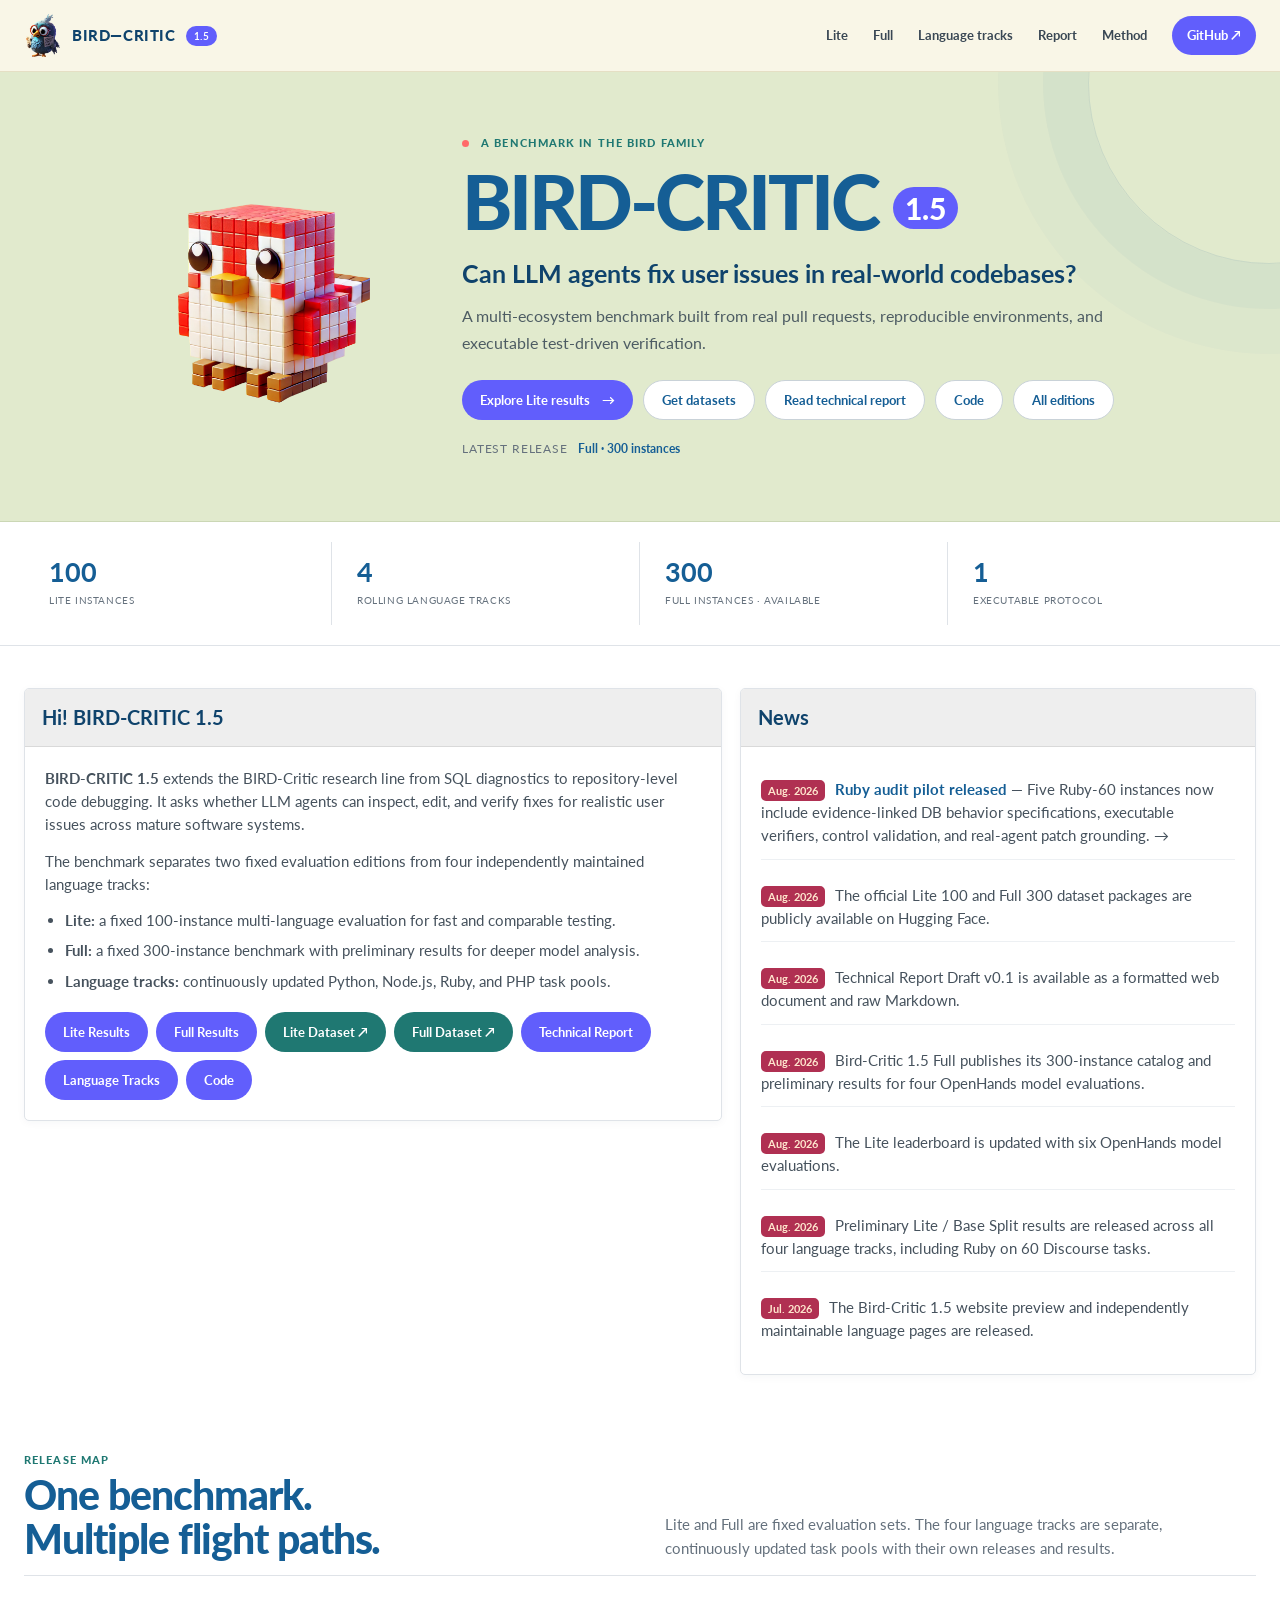
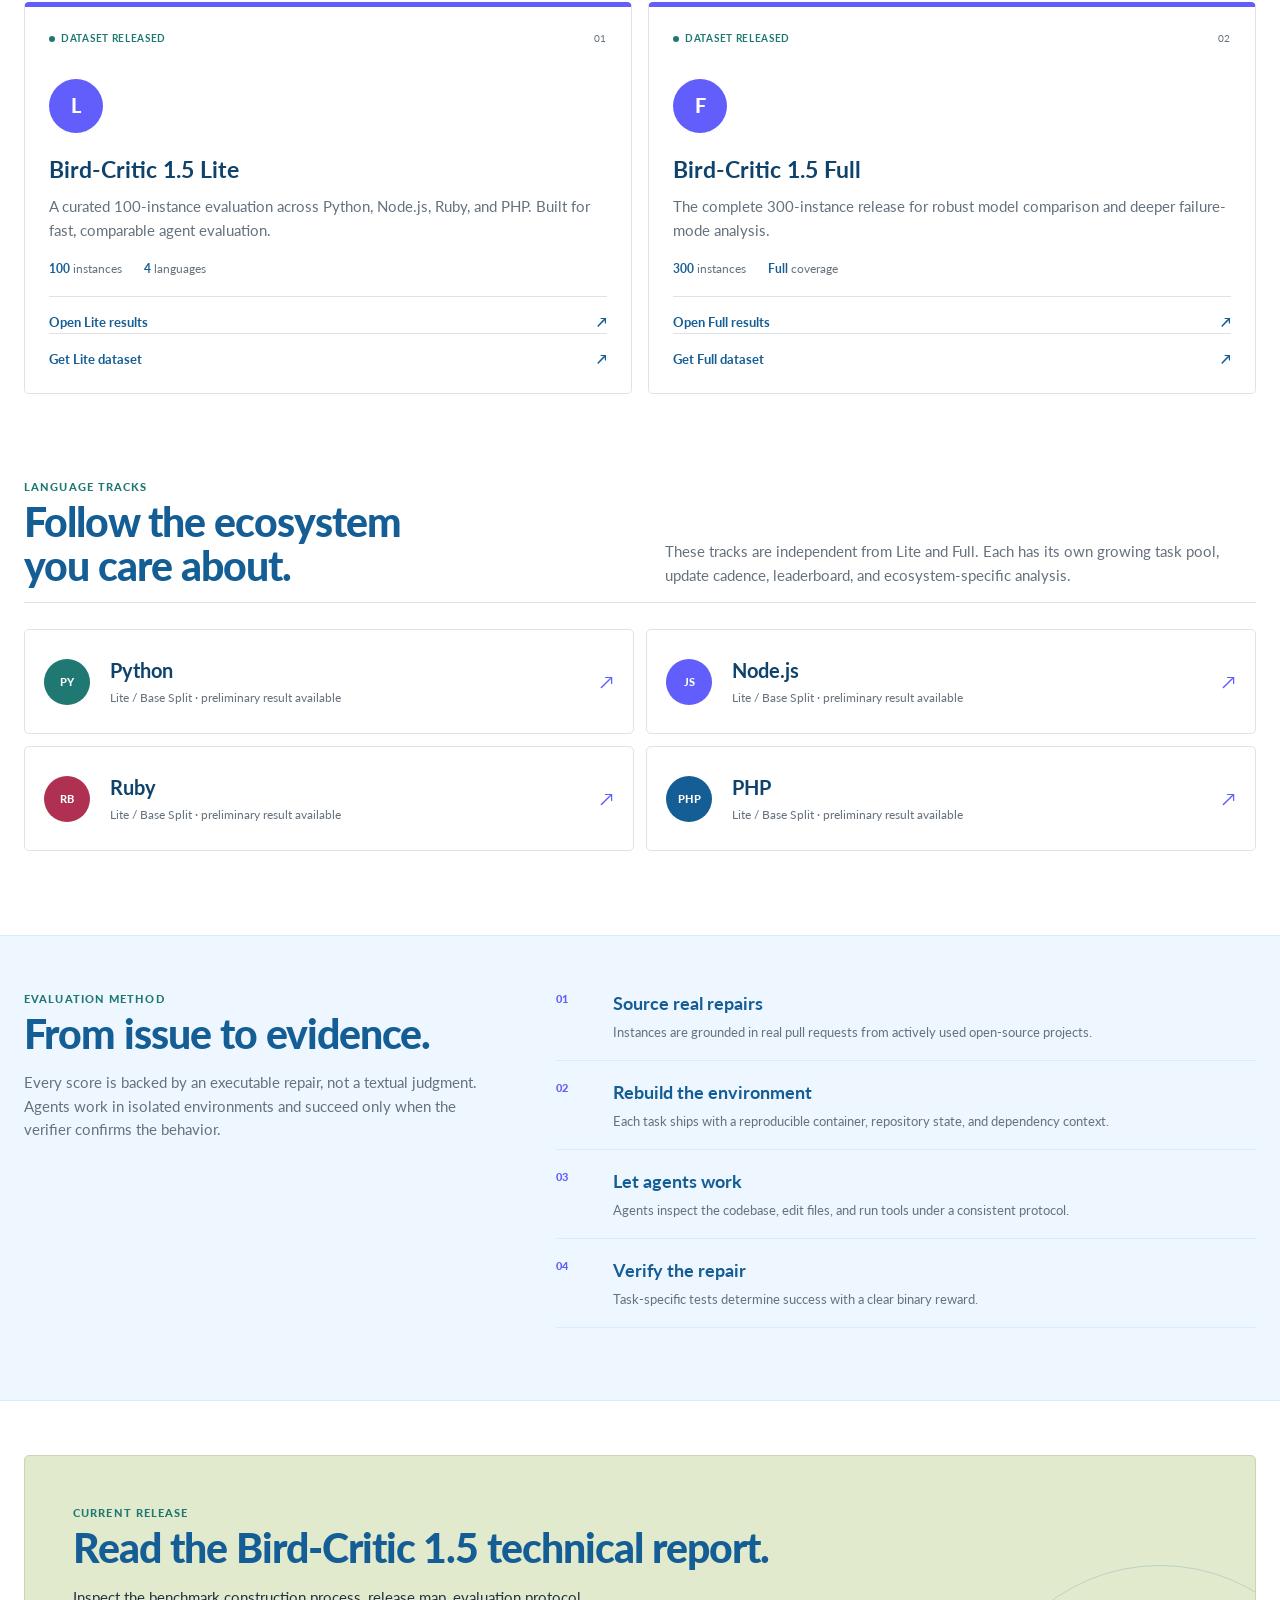
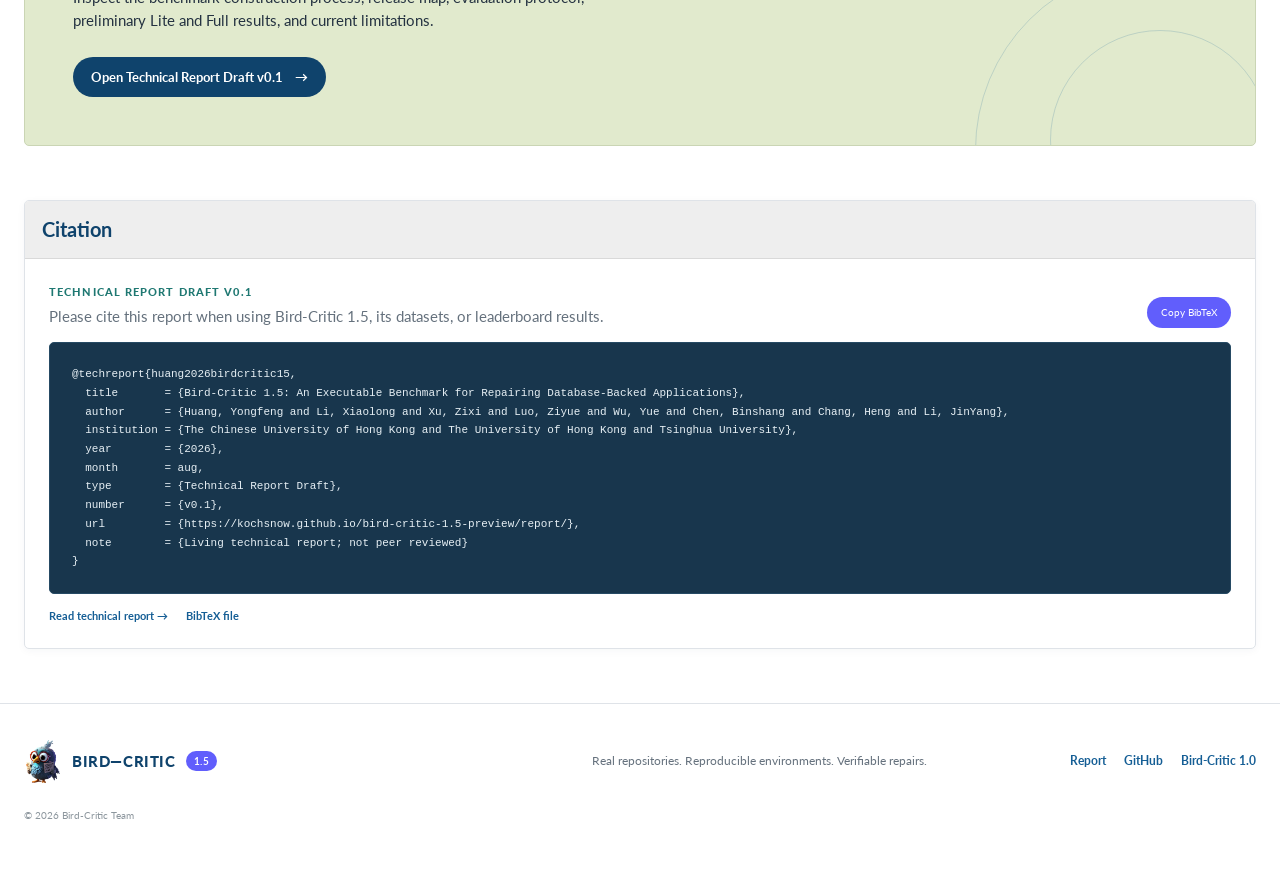
==== commit cee6c083: "Add Heng Chang to report authors" ====
--- a/index.html
+++ b/index.html
@@ -218,8 +218,8 @@
           </div>
           <pre class="citation-code" id="citation-bibtex"><code>@techreport{huang2026birdcritic15,
   title       = {Bird-Critic 1.5: An Executable Benchmark for Repairing Database-Backed Applications},
-  author      = {Huang, Yongfeng and Li, Xiaolong and Xu, Zixi and Luo, Ziyue and Wu, Yue and Chen, Binshang and Li, JinYang},
-  institution = {The Chinese University of Hong Kong and The University of Hong Kong},
+  author      = {Huang, Yongfeng and Li, Xiaolong and Xu, Zixi and Luo, Ziyue and Wu, Yue and Chen, Binshang and Chang, Heng and Li, JinYang},
+  institution = {The Chinese University of Hong Kong and The University of Hong Kong and Tsinghua University},
   year        = {2026},
   month       = aug,
   type        = {Technical Report Draft},
--- a/assets/styles.css
+++ b/assets/styles.css
@@ -364,23 +364,34 @@
 .audit-hero { background: linear-gradient(112deg, var(--bird-green) 0 73%, #d6e2bf 73%); }
 .audit-page main > section[id] { scroll-margin-top: 72px; }
 .audit-metrics { margin-top: 24px; }
-.audit-overview-grid { display: grid; grid-template-columns: 1.15fr .85fr; gap: 16px; }
-.audit-intro-card, .grounding-definition { min-height: 210px; padding: 28px; border-radius: 5px; }
+.audit-overview-grid { display: grid; grid-template-columns: 1.05fr .75fr .95fr; gap: 16px; }
+.audit-intro-card, .model-provenance, .grounding-definition { min-height: 225px; padding: 26px; border-radius: 5px; }
 .audit-intro-card { color: white; background: var(--bird-blue); }
+.model-provenance { color: white; background: var(--bird-purple); }
 .grounding-definition { background: white; border: 1px solid var(--line); }
 .audit-card-label { display: block; margin-bottom: 24px; font-size: 10px; font-weight: 900; letter-spacing: .1em; text-transform: uppercase; }
 .audit-intro-card .audit-card-label { color: #b9e1ff; }
-.audit-intro-card p { max-width: 680px; margin: 0; font-size: 19px; line-height: 1.55; }
+.audit-intro-card p { max-width: 680px; margin: 0; font-size: 16px; line-height: 1.55; }
+.model-provenance .audit-card-label { color: #d9d8ff; }
+.model-provenance h3 { margin: 0 0 12px; color: white; font-size: 23px; }
+.model-provenance p { margin: 0; color: #ecebff; font-size: 12px; line-height: 1.6; }
+.model-provenance code { padding: 2px 4px; color: white; background: rgba(0,0,0,.15); font-size: 9px; }
 .grounding-definition .audit-card-label { color: var(--bird-teal); }
 .grounding-definition h3 { margin: 0 0 10px; color: var(--bird-blue); font-size: 21px; }
 .grounding-definition p { margin: 0; color: var(--muted); }
 .grounding-definition code { padding: 2px 4px; color: var(--bird-blue-dark); background: var(--bird-cream); font-size: 11px; }
-.audit-pipeline { margin: 0; padding: 0; display: grid; grid-template-columns: repeat(7, minmax(0, 1fr)); list-style: none; border: 1px solid var(--line); border-radius: 5px; overflow: hidden; }
+.audit-pipeline { margin: 0; padding: 0; display: grid; grid-template-columns: repeat(8, minmax(0, 1fr)); list-style: none; border: 1px solid var(--line); border-radius: 5px; overflow: hidden; }
 .audit-pipeline li { min-height: 132px; padding: 18px 14px; position: relative; background: white; border-right: 1px solid var(--line); }
 .audit-pipeline li:last-child { border-right: 0; }
 .audit-pipeline li:not(:last-child)::after { content: "→"; position: absolute; z-index: 1; right: -9px; top: 51px; color: var(--bird-coral); background: white; font-weight: 900; }
 .audit-pipeline span { display: block; margin-bottom: 28px; color: var(--bird-purple); font: 700 10px var(--mono); }
 .audit-pipeline strong { display: block; color: var(--bird-blue-dark); font-size: 12px; line-height: 1.35; }
+.audit-pipeline small { display: block; margin-top: 7px; color: var(--muted); font-size: 8px; line-height: 1.35; }
+.audit-pipeline .pipeline-emphasis { background: var(--bird-cream); }
+.audit-pipeline .pipeline-emphasis::after { background: var(--bird-cream); }
+.audit-pipeline .pipeline-agent { background: #efeeff; }
+.audit-pipeline .pipeline-agent::after { background: #efeeff; }
+.audit-pipeline .pipeline-agent strong { color: #4942b5; }
 .audit-outcomes { padding-top: 55px; }
 .audit-legend { display: flex; flex-wrap: wrap; gap: 18px; margin-bottom: 12px; color: var(--muted); font-size: 10px; }
 .audit-legend span { display: inline-flex; align-items: center; gap: 6px; }
@@ -419,9 +430,26 @@
 .case-number { color: var(--bird-purple); font: 700 10px var(--mono); }
 .case-card-head .kicker { margin-bottom: 3px; }
 .case-card-head h3 { margin: 0; color: var(--bird-blue); font-size: 23px; }
+.agent-model-tag { display: inline-block; margin-top: 7px; color: #4f49bb; font: 700 8px var(--mono); letter-spacing: .03em; text-transform: uppercase; }
 .case-score { padding-left: 20px; border-left: 1px solid #d3d8dc; }
 .case-score strong { display: block; color: var(--bird-blue); font-size: 26px; line-height: 1; }
 .case-score span { display: block; margin-top: 7px; color: var(--muted); font-size: 8px; letter-spacing: .05em; text-transform: uppercase; }
+.issue-description { padding: 18px 22px; background: #f7fbff; border-bottom: 1px solid #d8e8f4; }
+.issue-description-head { margin-bottom: 10px; display: flex; align-items: center; justify-content: space-between; gap: 15px; }
+.issue-description-head > span { color: var(--bird-blue); font-size: 10px; font-weight: 900; letter-spacing: .08em; text-transform: uppercase; }
+.issue-description-head b { padding: 4px 8px; color: #176344; background: #dcf4e8; border-radius: 999px; font-size: 8px; letter-spacing: .03em; text-transform: uppercase; }
+.issue-description h4 { margin: 0 0 7px; color: var(--bird-blue-dark); font-size: 14px; letter-spacing: 0; text-transform: none; }
+.issue-description p { max-width: 1030px; margin: 0 0 7px; color: #4d5c66; font-size: 11px; line-height: 1.6; }
+.issue-description p:last-of-type { margin-bottom: 0; }
+.issue-description code { padding: 1px 3px; background: white; font-size: 9px; }
+.issue-description > small { display: block; margin-top: 11px; color: var(--bird-teal); font-size: 8px; font-weight: 700; letter-spacing: .04em; text-transform: uppercase; }
+.issue-behavior-grid { margin-top: 12px; display: grid; grid-template-columns: 1fr 1fr; gap: 10px; }
+.issue-behavior-grid > div { padding: 12px; background: white; border: 1px solid #dce8ef; border-radius: 4px; }
+.issue-behavior-grid h4 { margin-bottom: 4px; color: var(--bird-teal); font-size: 9px; letter-spacing: .06em; text-transform: uppercase; }
+.issue-behavior-grid p { font-size: 10px; }
+.issue-list { margin: 0; padding-left: 16px; color: #4d5c66; font-size: 10px; line-height: 1.5; }
+.issue-list li { margin: 3px 0; }
+.issue-description .issue-task-line { margin-top: 10px; color: var(--bird-blue-dark); }
 .case-card-body { display: grid; grid-template-columns: 1fr .95fr; }
 .case-card-body > section { padding: 22px; }
 .case-card-body > section + section { border-left: 1px solid var(--line); }
@@ -604,6 +632,15 @@
 .report-document code { padding: 2px 5px; background: #f1f3f5; border-radius: 3px; font-size: .88em; }
 .report-document pre { margin: 20px 0; padding: 20px; overflow-x: auto; color: #dceaf3; background: #243e55; border-radius: 5px; line-height: 1.65; }
 .report-document pre code { padding: 0; color: inherit; background: none; }
+.report-figure { margin: 26px 0 28px; }
+.report-figure img {
+  display: block; width: 100%; max-width: 100%; height: auto; object-fit: contain;
+  border: 1px solid var(--line); border-radius: 6px; background: white;
+}
+.report-figure figcaption {
+  margin-top: 11px; color: var(--muted); font-size: 11px; line-height: 1.55;
+}
+.report-figure figcaption strong { color: var(--bird-blue-dark); }
 .report-table-wrap { margin: 20px 0 25px; overflow-x: auto; border: 1px solid var(--line); border-radius: 5px; }
 .report-document table { width: 100%; min-width: 560px; border-collapse: collapse; }
 .report-document th, .report-document td { padding: 11px 13px; border-bottom: 1px solid var(--line); text-align: left; font-size: 12px; }
@@ -683,7 +720,7 @@
   .audit-teaser-stats div { min-height: 112px; padding: 16px; }
   .audit-teaser-stats strong { font-size: 21px; }
   .audit-hero { background: var(--bird-green); }
-  .audit-intro-card, .grounding-definition { min-height: 0; padding: 22px; }
+  .audit-intro-card, .model-provenance, .grounding-definition { min-height: 0; padding: 22px; }
   .audit-intro-card p { font-size: 16px; }
   .audit-pipeline { grid-template-columns: 1fr; }
   .audit-pipeline li { min-height: 78px; padding: 14px 18px; border-right: 0; }
@@ -693,6 +730,9 @@
   .case-card-head { padding: 18px; grid-template-columns: 1fr; gap: 15px; }
   .case-card-head > div:first-child { min-height: 30px; flex-direction: row; align-items: center; }
   .case-card-head h3 { font-size: 20px; }
+  .issue-description { padding: 16px 18px; }
+  .issue-description-head { align-items: start; flex-direction: column; gap: 7px; }
+  .issue-behavior-grid { grid-template-columns: 1fr; }
   .case-score { grid-column: auto; }
   .case-card-body > section { padding: 18px; }
   .dbb-list li { grid-template-columns: 1fr auto; gap: 5px 10px; }
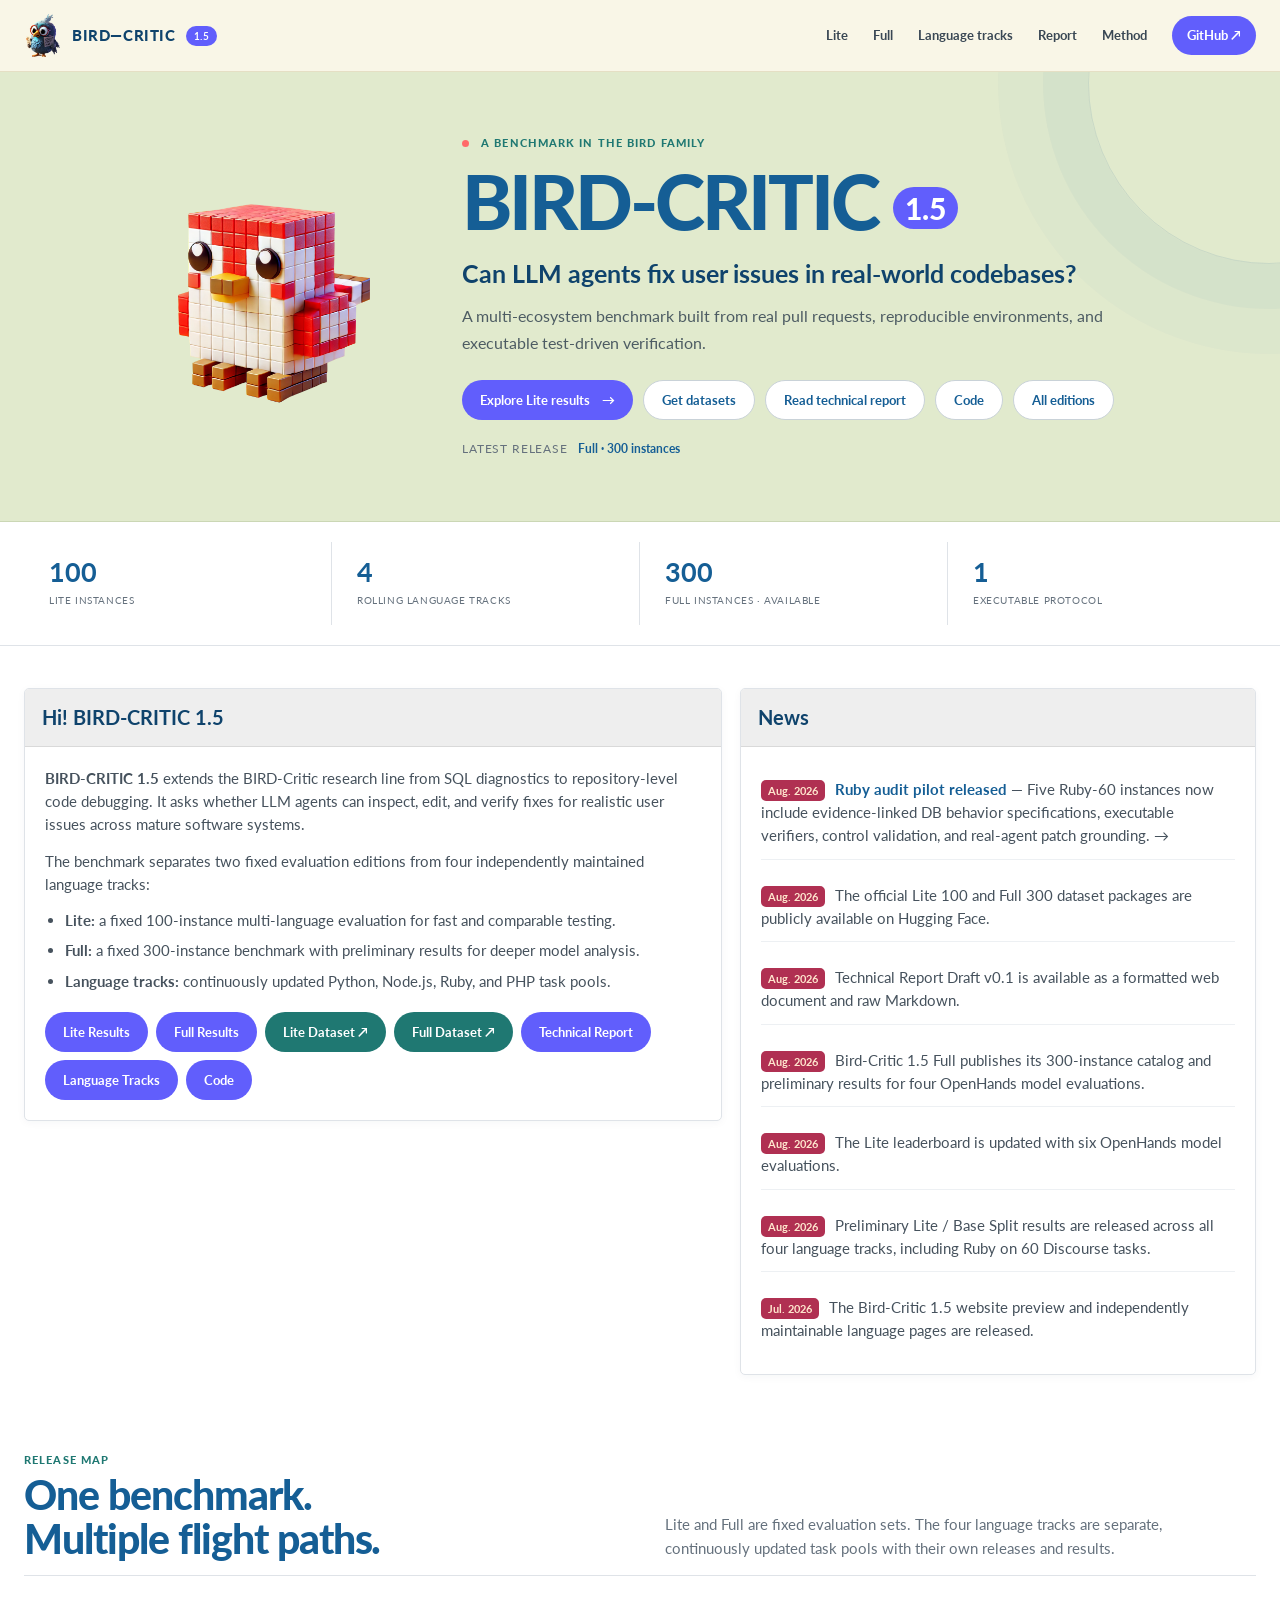
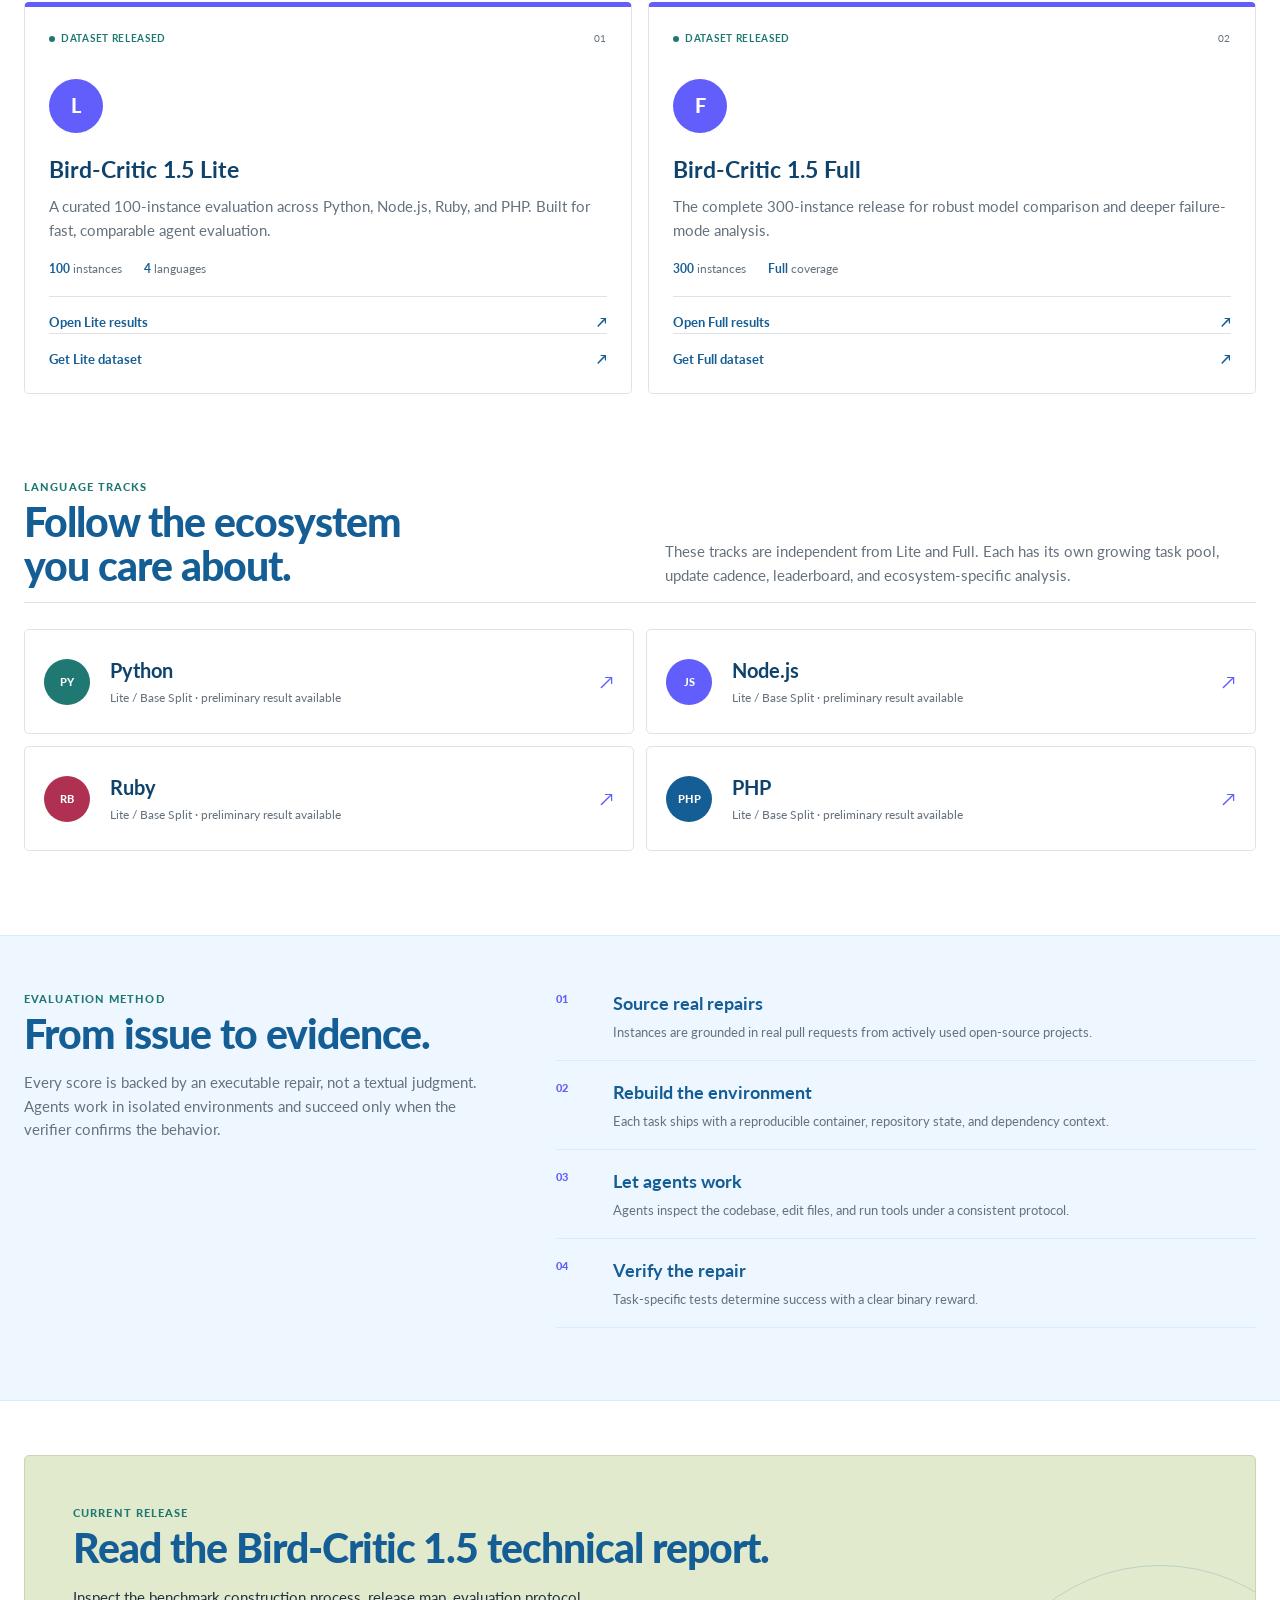
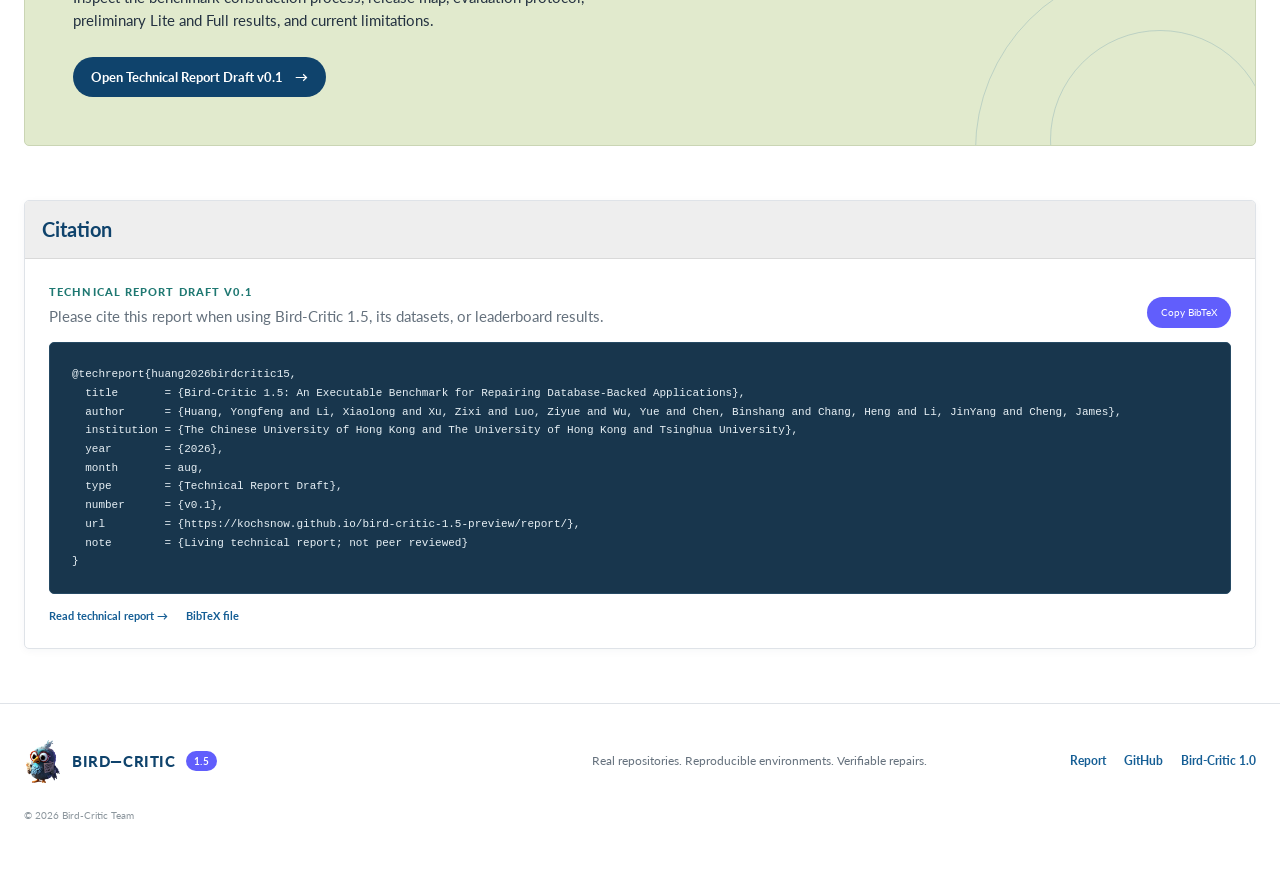
==== commit fccb0d3a: "Add James Cheng to report authors" ====
--- a/index.html
+++ b/index.html
@@ -218,7 +218,7 @@
           </div>
           <pre class="citation-code" id="citation-bibtex"><code>@techreport{huang2026birdcritic15,
   title       = {Bird-Critic 1.5: An Executable Benchmark for Repairing Database-Backed Applications},
-  author      = {Huang, Yongfeng and Li, Xiaolong and Xu, Zixi and Luo, Ziyue and Wu, Yue and Chen, Binshang and Chang, Heng and Li, JinYang},
+  author      = {Huang, Yongfeng and Li, Xiaolong and Xu, Zixi and Luo, Ziyue and Wu, Yue and Chen, Binshang and Chang, Heng and Li, JinYang and Cheng, James},
   institution = {The Chinese University of Hong Kong and The University of Hong Kong and Tsinghua University},
   year        = {2026},
   month       = aug,
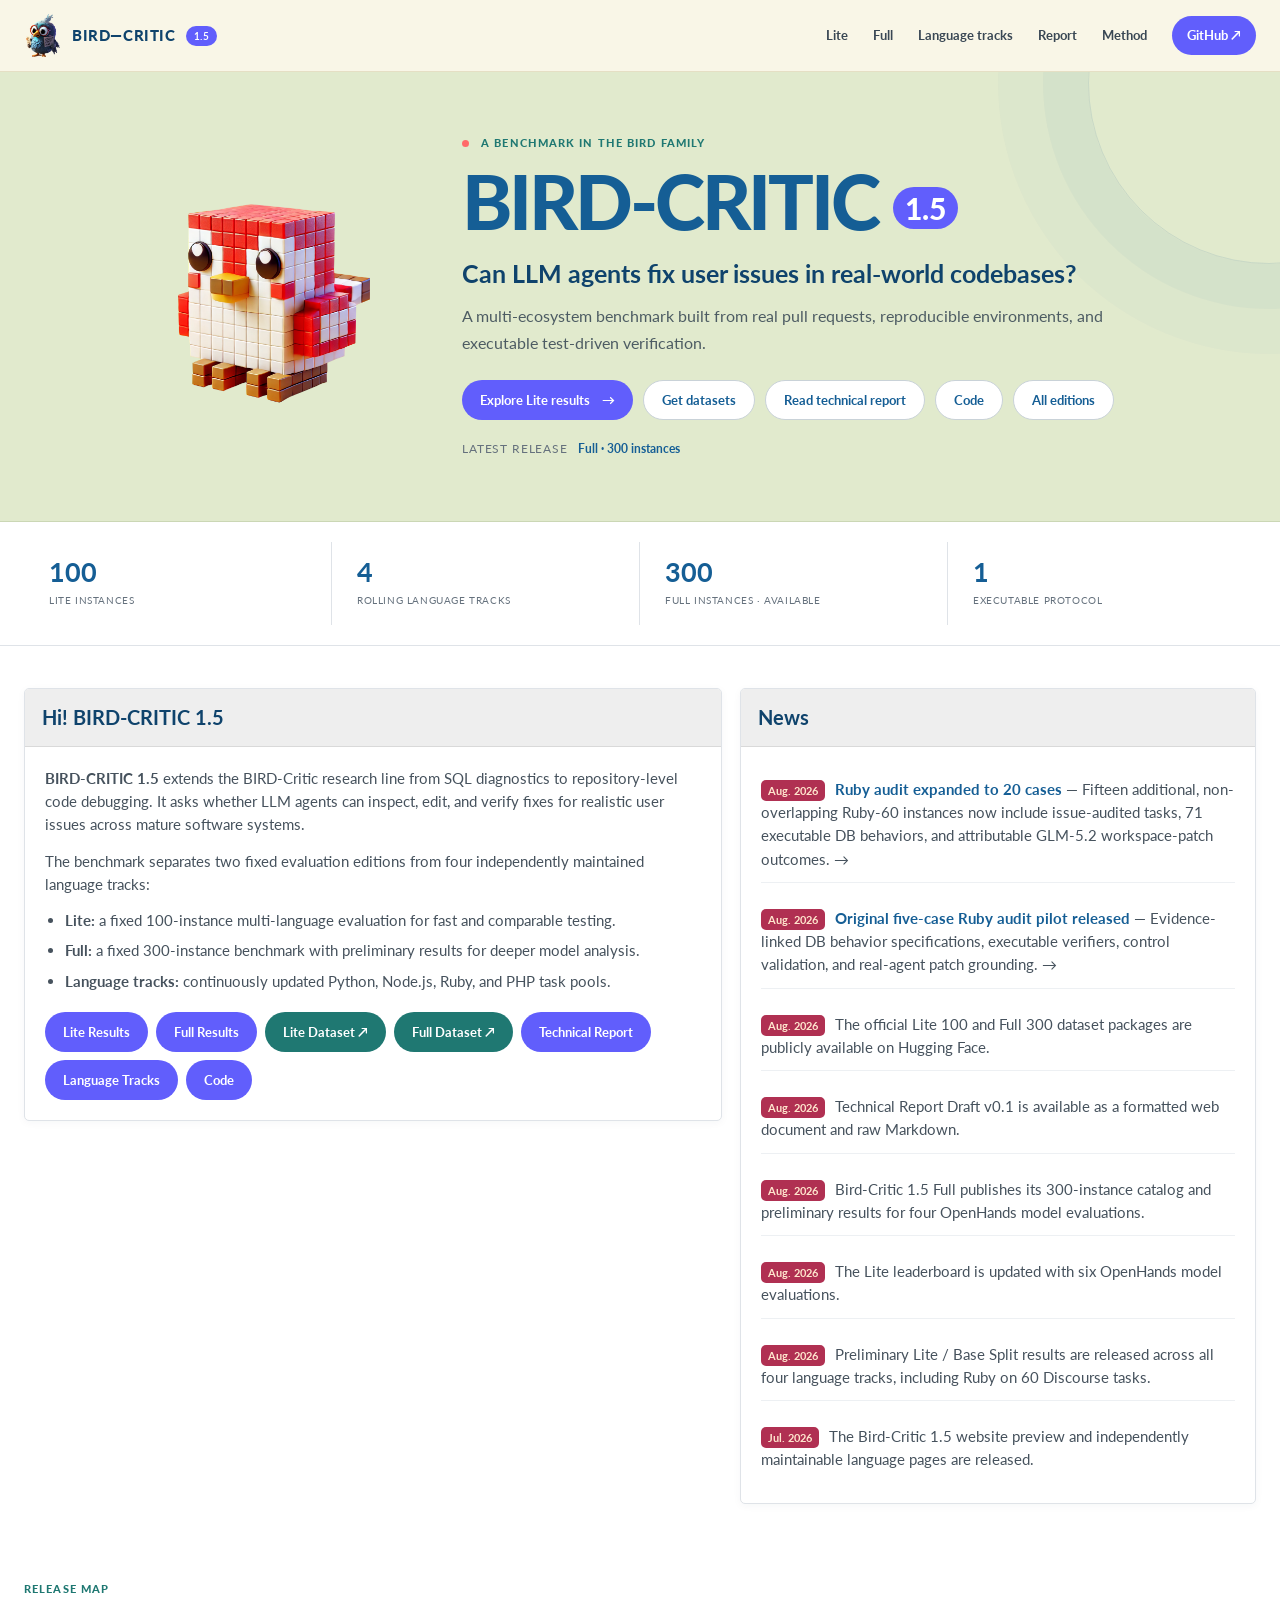
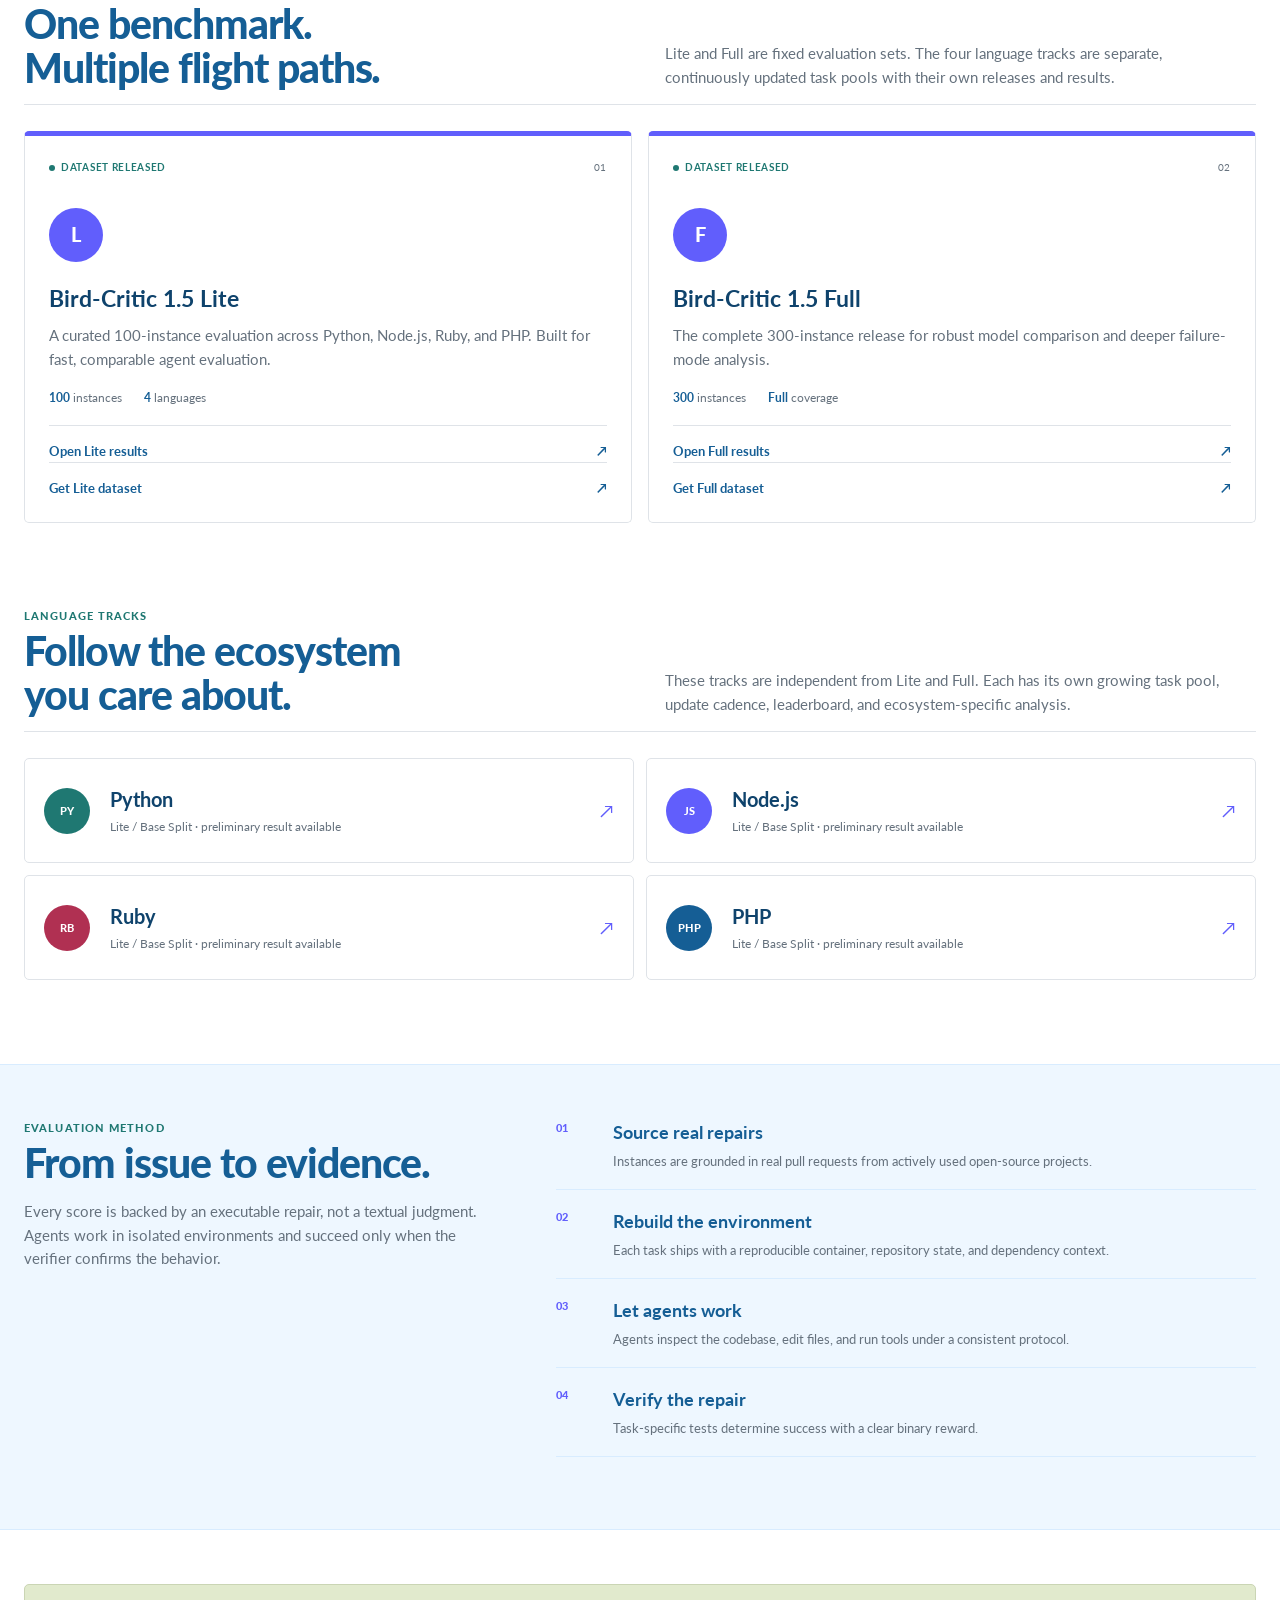
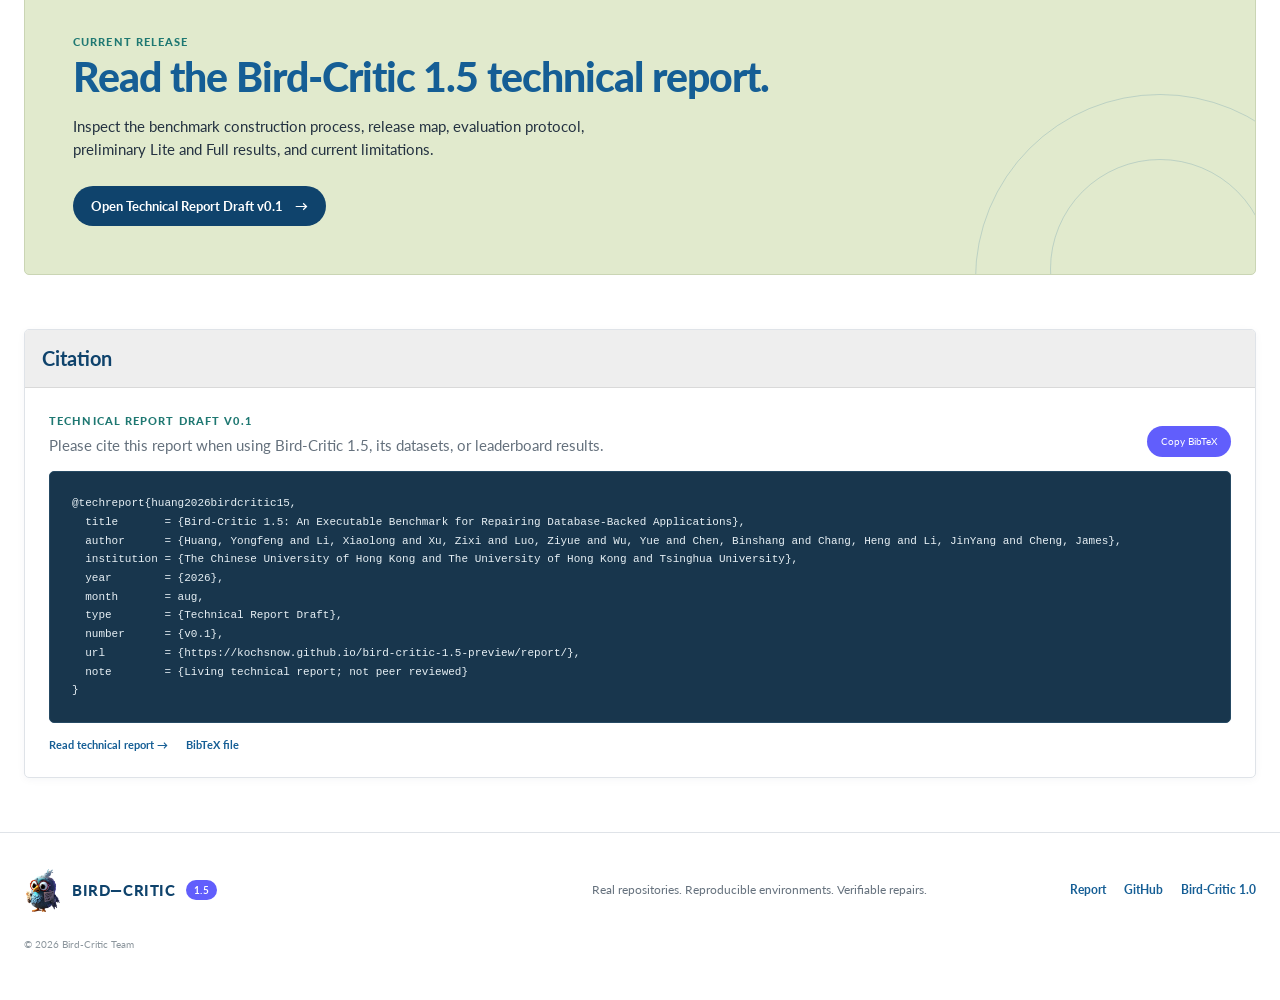
==== commit 920627ef: "Expand Ruby DB behavior audit to 20 cases" ====
--- a/index.html
+++ b/index.html
@@ -11,7 +11,7 @@
   <meta property="og:image" content="assets/og-family.png">
   <title>Bird-Critic 1.5 — Real-world code repair benchmark</title>
   <link rel="icon" href="assets/favicon.png" type="image/png">
-  <link rel="stylesheet" href="assets/styles.css?v=20260825">
+  <link rel="stylesheet" href="assets/styles.css?v=20260829a">
   <script defer src="assets/app.js?v=20260803"></script>
 </head>
 <body data-page="home" data-depth="0">
@@ -95,7 +95,8 @@
       <article class="family-panel reveal" id="news">
         <div class="panel-heading"><h2>News</h2></div>
         <div class="panel-body news-list">
-          <p><span class="news-date">Aug. 2026</span> <a class="news-link" href="languages/ruby/db-behavior-audit/"><strong>Ruby audit pilot released</strong> — Five Ruby-60 instances now include evidence-linked DB behavior specifications, executable verifiers, control validation, and real-agent patch grounding. <span aria-hidden="true">→</span></a></p>
+          <p><span class="news-date">Aug. 2026</span> <a class="news-link" href="languages/ruby/db-behavior-audit/15-pilot/"><strong>Ruby audit expanded to 20 cases</strong> — Fifteen additional, non-overlapping Ruby-60 instances now include issue-audited tasks, 71 executable DB behaviors, and attributable GLM-5.2 workspace-patch outcomes. <span aria-hidden="true">→</span></a></p>
+          <p><span class="news-date">Aug. 2026</span> <a class="news-link" href="languages/ruby/db-behavior-audit/"><strong>Original five-case Ruby audit pilot released</strong> — Evidence-linked DB behavior specifications, executable verifiers, control validation, and real-agent patch grounding. <span aria-hidden="true">→</span></a></p>
           <p><span class="news-date">Aug. 2026</span> The official Lite 100 and Full 300 dataset packages are publicly available on Hugging Face.</p>
           <p><span class="news-date">Aug. 2026</span> Technical Report Draft v0.1 is available as a formatted web document and raw Markdown.</p>
           <p><span class="news-date">Aug. 2026</span> Bird-Critic 1.5 Full publishes its 300-instance catalog and preliminary results for four OpenHands model evaluations.</p>
--- a/assets/styles.css
+++ b/assets/styles.css
@@ -364,6 +364,37 @@
 .audit-hero { background: linear-gradient(112deg, var(--bird-green) 0 73%, #d6e2bf 73%); }
 .audit-page main > section[id] { scroll-margin-top: 72px; }
 .audit-metrics { margin-top: 24px; }
+.pilot-cohort-grid { display: grid; grid-template-columns: .85fr 1.15fr; gap: 16px; }
+.pilot-cohort-card { min-height: 330px; padding: 28px; display: flex; flex-direction: column; border: 1px solid var(--line); border-radius: 5px; }
+.pilot-cohort-original { background: white; }
+.pilot-cohort-expanded { color: white; background: var(--bird-blue); border-color: var(--bird-blue); }
+.pilot-cohort-top { display: flex; align-items: start; justify-content: space-between; gap: 20px; }
+.pilot-cohort-top span { font-size: 9px; font-weight: 900; letter-spacing: .08em; text-transform: uppercase; }
+.pilot-cohort-original .pilot-cohort-top span { color: var(--bird-teal); }
+.pilot-cohort-expanded .pilot-cohort-top span { color: #b9e1ff; }
+.pilot-cohort-top b { color: var(--bird-purple); font-size: 42px; line-height: .85; }
+.pilot-cohort-expanded .pilot-cohort-top b { color: var(--bird-green); }
+.pilot-cohort-card h3 { margin: 30px 0 9px; color: var(--bird-blue); font-size: 25px; }
+.pilot-cohort-expanded h3 { color: white; }
+.pilot-cohort-card > p { margin: 0; color: var(--muted); font-size: 12px; }
+.pilot-cohort-expanded > p { color: #cce2f1; }
+.pilot-cohort-card dl { margin: 25px 0; display: grid; gap: 8px; }
+.pilot-cohort-card dl div { padding-top: 9px; display: grid; grid-template-columns: 90px 1fr; gap: 12px; border-top: 1px solid var(--line); }
+.pilot-cohort-expanded dl div { border-color: rgba(255,255,255,.2); }
+.pilot-cohort-card dt { color: var(--muted); font-size: 8px; font-weight: 900; letter-spacing: .06em; text-transform: uppercase; }
+.pilot-cohort-card dd { margin: 0; color: var(--bird-blue-dark); font-size: 11px; font-weight: 700; }
+.pilot-cohort-expanded dt { color: #a8c7dc; }
+.pilot-cohort-expanded dd { color: white; }
+.pilot-cohort-card > a { margin-top: auto; align-self: start; }
+.audit-program-note { margin: 12px 0 0; padding: 14px 18px; color: var(--muted); background: var(--bird-cream); border: 1px solid #e5dfc4; border-radius: 5px; font-size: 11px; }
+.audit-program-note strong { color: var(--bird-blue-dark); }
+.audit-15-hero { background: linear-gradient(112deg, var(--bird-green) 0 61%, #d6e2bf 61%); }
+.pilot-cohort-facts { margin-top: 16px; display: grid; grid-template-columns: repeat(4, 1fr); background: white; border: 1px solid var(--line); border-radius: 5px; }
+.pilot-cohort-facts div { min-height: 105px; padding: 19px; border-right: 1px solid var(--line); }
+.pilot-cohort-facts div:last-child { border-right: 0; }
+.pilot-cohort-facts strong { display: block; color: var(--bird-blue); font-size: 23px; }
+.pilot-cohort-facts span { display: block; margin-top: 8px; color: var(--muted); font-size: 8px; letter-spacing: .05em; text-transform: uppercase; }
+.audit-15-matrix { min-width: 1040px; }
 .audit-overview-grid { display: grid; grid-template-columns: 1.05fr .75fr .95fr; gap: 16px; }
 .audit-intro-card, .model-provenance, .grounding-definition { min-height: 225px; padding: 26px; border-radius: 5px; }
 .audit-intro-card { color: white; background: var(--bird-blue); }
@@ -469,6 +500,15 @@
 .case-summary code, .dbb-list code { padding: 1px 3px; background: var(--bird-cream); font-size: 9px; }
 .case-card-links { padding: 11px 22px; display: flex; flex-wrap: wrap; gap: 20px; background: var(--bird-cream); border-top: 1px solid #e5dfc4; }
 .case-card-links a { font-size: 10px; font-weight: 700; }
+.compact-case { overflow: visible; }
+.compact-case > summary { cursor: pointer; list-style: none; }
+.compact-case > summary::-webkit-details-marker { display: none; }
+.compact-case > summary::after { content: "+"; width: 26px; height: 26px; position: absolute; right: 16px; top: 16px; display: grid; place-items: center; color: white; background: var(--bird-purple); border-radius: 50%; font-size: 18px; line-height: 1; }
+.compact-case[open] > summary::after { content: "−"; }
+.compact-case-summary { position: relative; padding-right: 56px; }
+.compact-case:not([open]) .compact-case-summary { border-bottom: 0; border-radius: 5px; }
+.compact-case:not([open]) { overflow: hidden; }
+.compact-case[open] { overflow: hidden; }
 
 .audit-findings-section { margin-top: 25px; color: white; background: var(--bird-blue-dark); }
 .audit-findings-inner { max-width: 1180px; margin: auto; padding: 62px 24px; display: grid; grid-template-columns: .8fr 1.2fr; gap: 70px; }
@@ -673,6 +713,10 @@
   .audit-teaser-stats { grid-template-columns: repeat(2, 1fr); }
   .audit-teaser-stats div:nth-child(2) { border-right: 0; }
   .audit-overview-grid { grid-template-columns: 1fr; }
+  .pilot-cohort-grid { grid-template-columns: 1fr; }
+  .pilot-cohort-facts { grid-template-columns: repeat(2, 1fr); }
+  .pilot-cohort-facts div:nth-child(2) { border-right: 0; }
+  .pilot-cohort-facts div:nth-child(-n+2) { border-bottom: 1px solid var(--line); }
   .audit-pipeline { grid-template-columns: repeat(4, 1fr); }
   .audit-pipeline li { border-bottom: 1px solid var(--line); }
   .case-card-head { grid-template-columns: 110px 1fr; }
@@ -721,6 +765,8 @@
   .audit-teaser-stats strong { font-size: 21px; }
   .audit-hero { background: var(--bird-green); }
   .audit-intro-card, .model-provenance, .grounding-definition { min-height: 0; padding: 22px; }
+  .pilot-cohort-card { min-height: 0; padding: 22px; }
+  .pilot-cohort-facts div { min-height: 94px; padding: 15px; }
   .audit-intro-card p { font-size: 16px; }
   .audit-pipeline { grid-template-columns: 1fr; }
   .audit-pipeline li { min-height: 78px; padding: 14px 18px; border-right: 0; }
@@ -728,6 +774,7 @@
   .audit-pipeline span { margin-bottom: 8px; }
   .audit-legend { gap: 9px 14px; }
   .case-card-head { padding: 18px; grid-template-columns: 1fr; gap: 15px; }
+  .compact-case-summary { padding-right: 56px; }
   .case-card-head > div:first-child { min-height: 30px; flex-direction: row; align-items: center; }
   .case-card-head h3 { font-size: 20px; }
   .issue-description { padding: 16px 18px; }
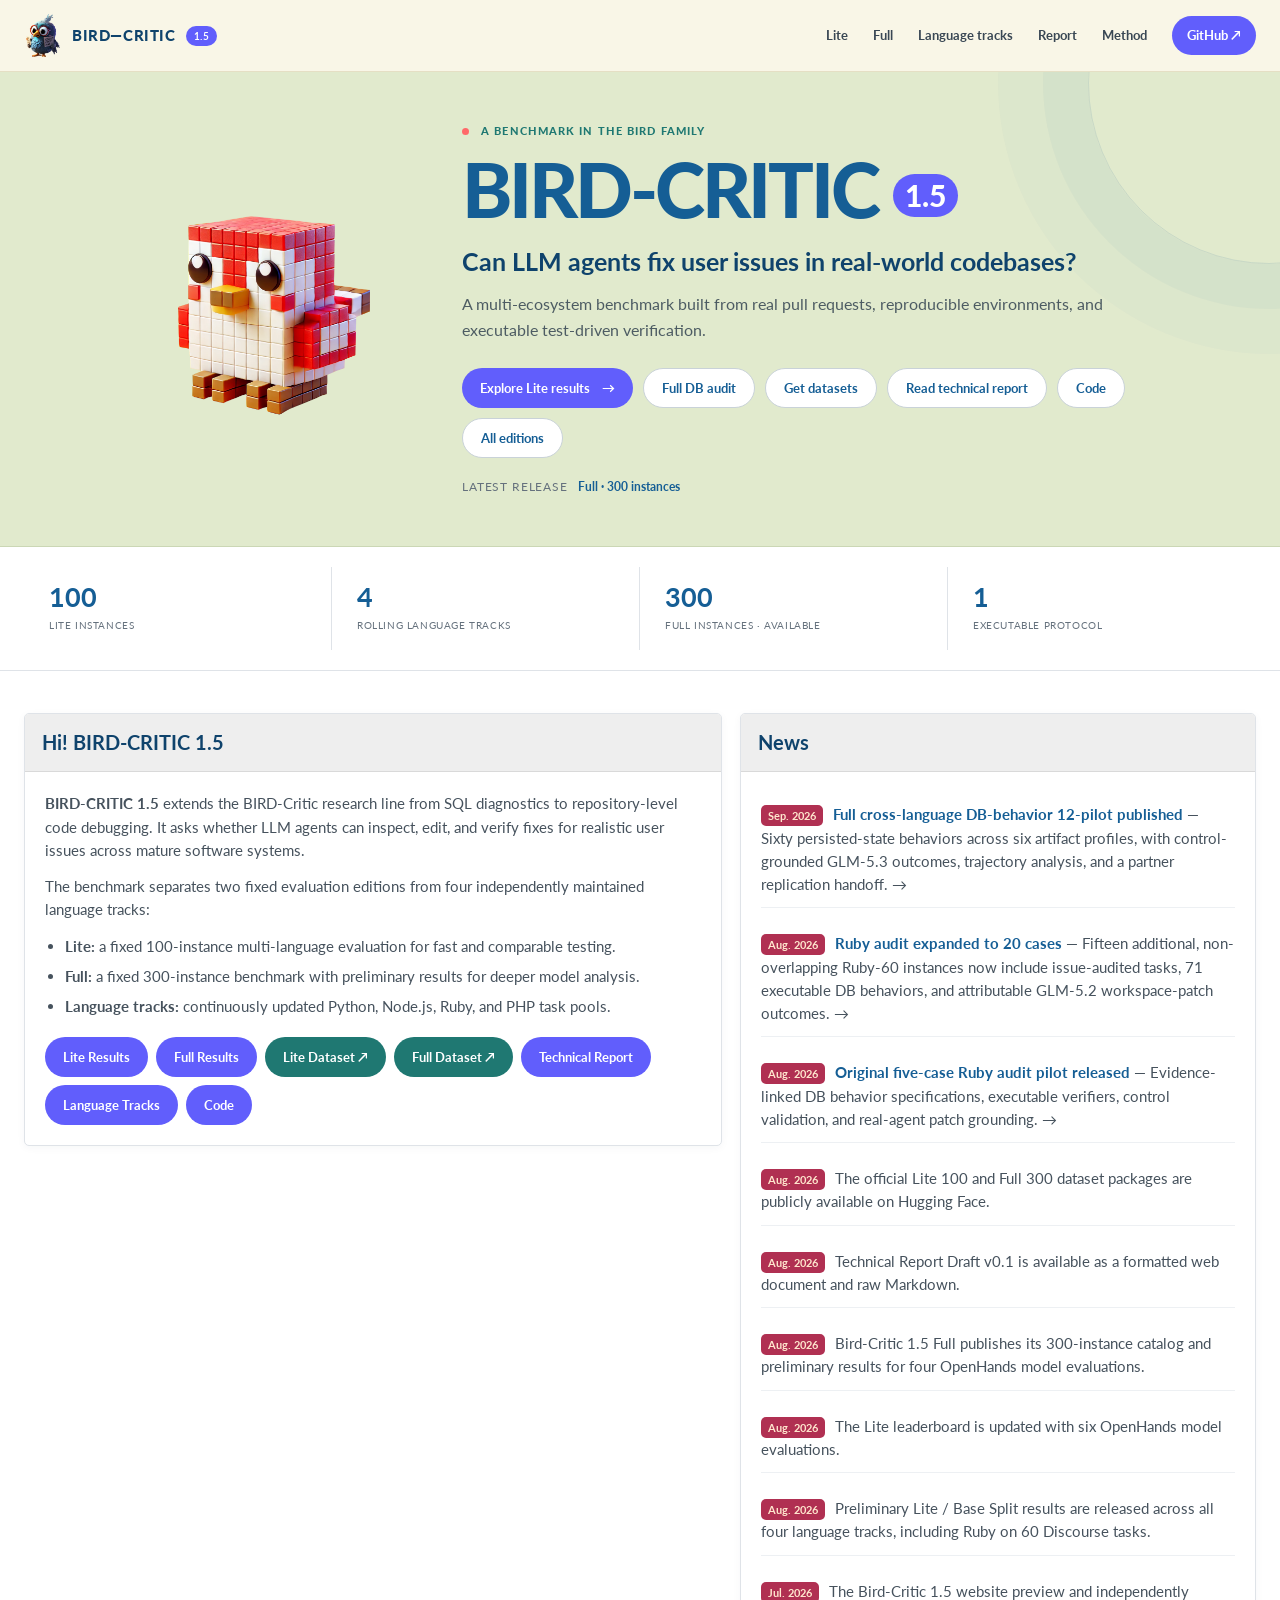
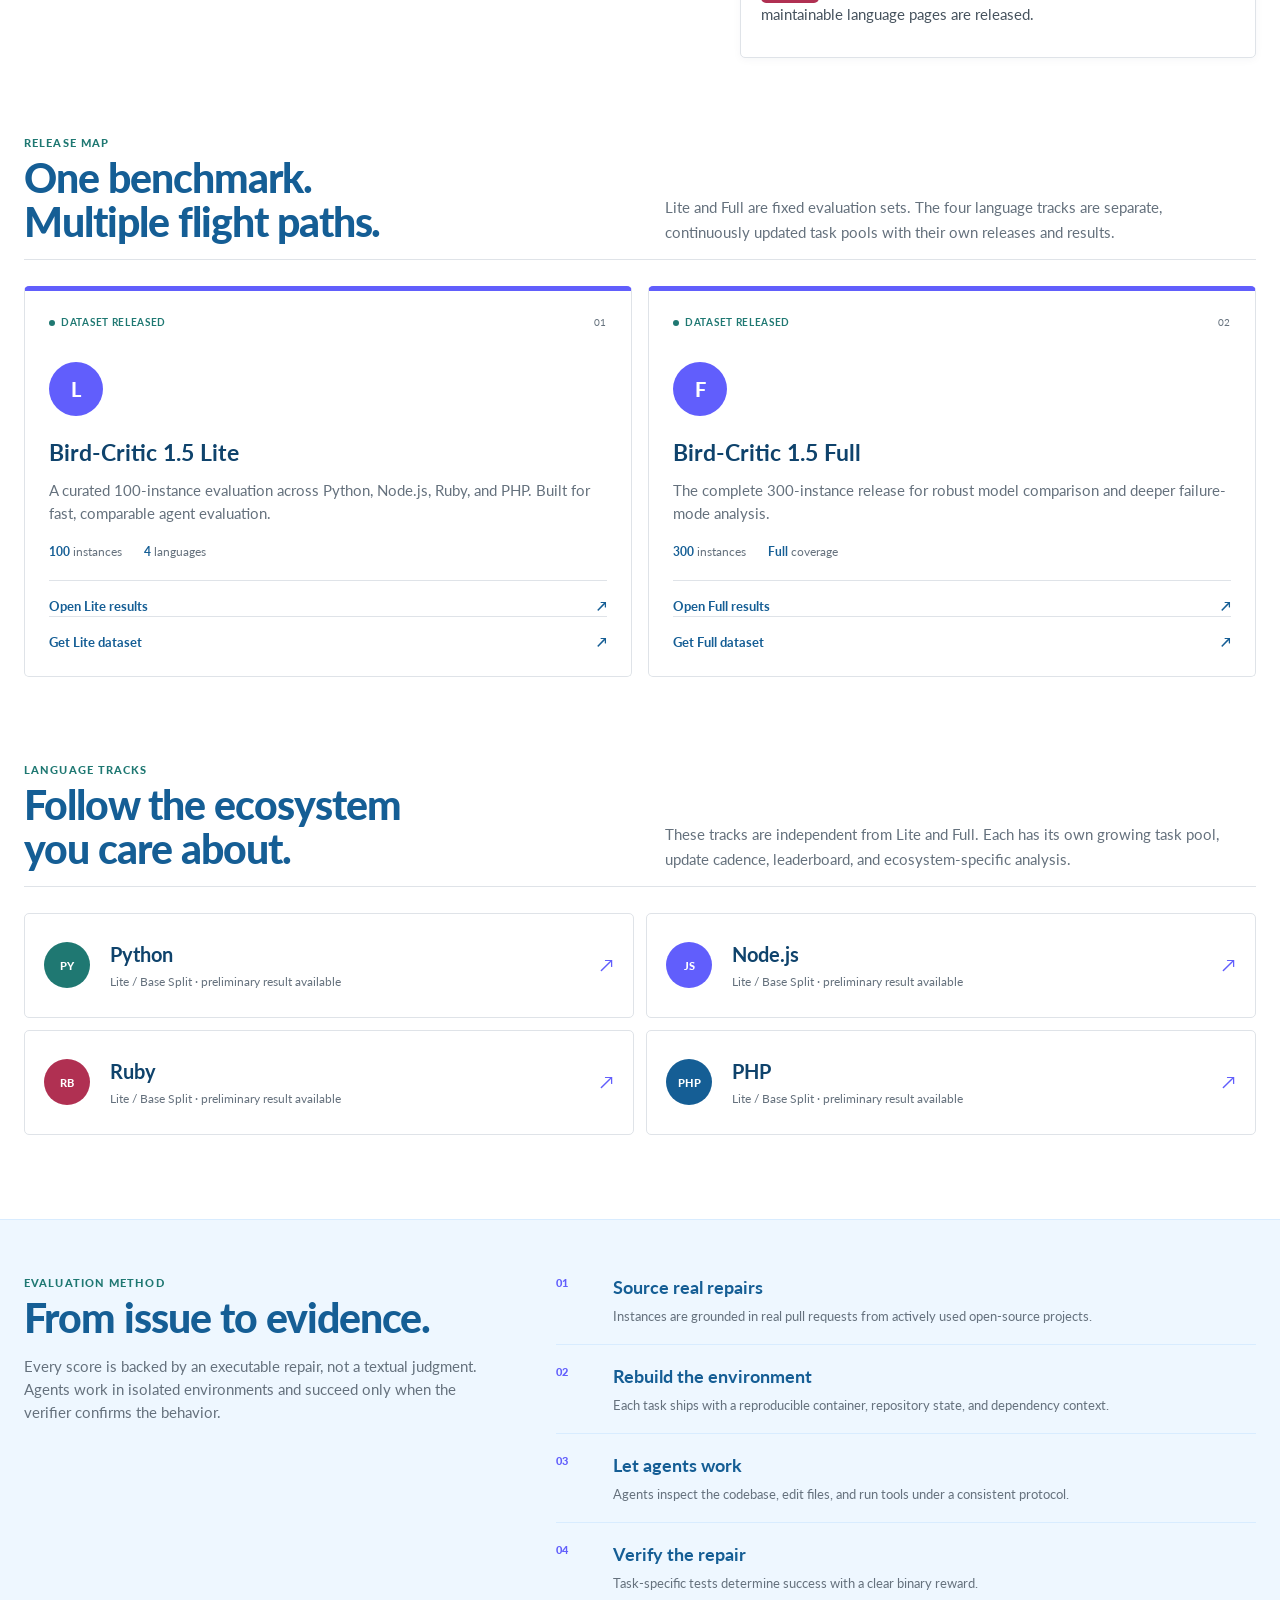
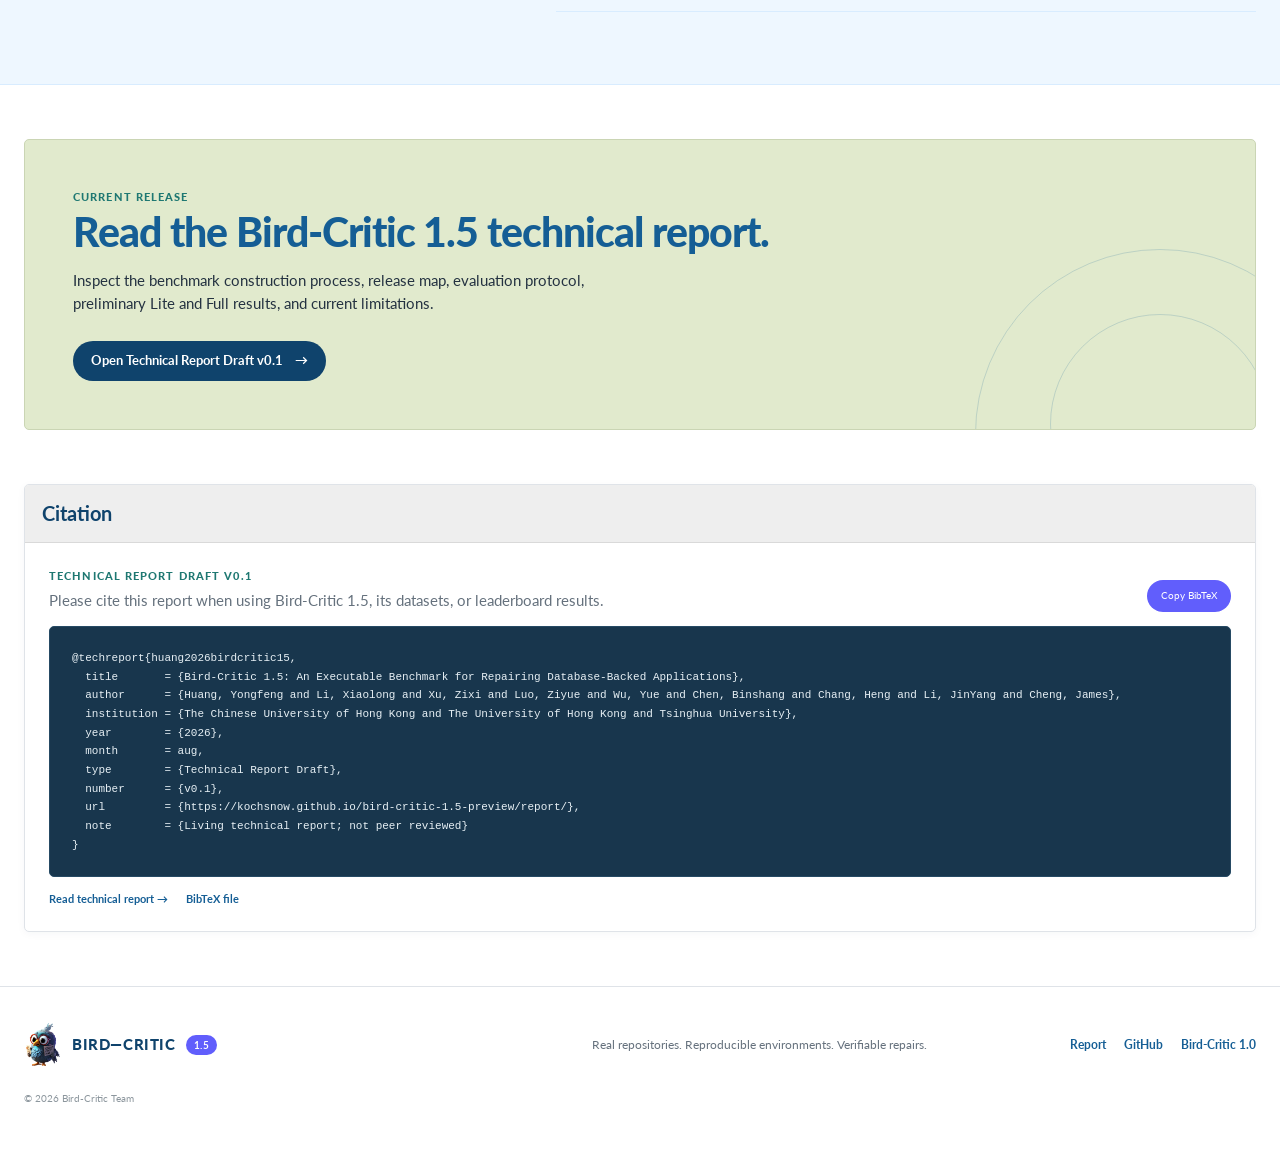
==== commit 6aac163c: "Publish Full-300 DB-behavior 12-pilot audit" ====
--- a/index.html
+++ b/index.html
@@ -11,7 +11,7 @@
   <meta property="og:image" content="assets/og-family.png">
   <title>Bird-Critic 1.5 — Real-world code repair benchmark</title>
   <link rel="icon" href="assets/favicon.png" type="image/png">
-  <link rel="stylesheet" href="assets/styles.css?v=20260829a">
+  <link rel="stylesheet" href="assets/styles.css?v=20260909a">
   <script defer src="assets/app.js?v=20260803"></script>
 </head>
 <body data-page="home" data-depth="0">
@@ -50,6 +50,7 @@
         <p class="hero-lead">A multi-ecosystem benchmark built from real pull requests, reproducible environments, and executable test-driven verification.</p>
         <div class="hero-actions">
           <a class="button button-primary" href="lite/">Explore Lite results <span>→</span></a>
+          <a class="button button-ghost" href="full/db-behavior-audit/">Full DB audit</a>
           <a class="button button-ghost" href="#editions">Get datasets</a>
           <a class="button button-ghost" href="report/">Read technical report</a>
           <a class="button button-ghost" href="https://github.com/kochsnow/bird-critic-1.5-preview" target="_blank" rel="noreferrer">Code</a>
@@ -95,6 +96,7 @@
       <article class="family-panel reveal" id="news">
         <div class="panel-heading"><h2>News</h2></div>
         <div class="panel-body news-list">
+          <p><span class="news-date">Sep. 2026</span> <a class="news-link" href="full/db-behavior-audit/"><strong>Full cross-language DB-behavior 12-pilot published</strong> — Sixty persisted-state behaviors across six artifact profiles, with control-grounded GLM-5.3 outcomes, trajectory analysis, and a partner replication handoff. <span aria-hidden="true">→</span></a></p>
           <p><span class="news-date">Aug. 2026</span> <a class="news-link" href="languages/ruby/db-behavior-audit/15-pilot/"><strong>Ruby audit expanded to 20 cases</strong> — Fifteen additional, non-overlapping Ruby-60 instances now include issue-audited tasks, 71 executable DB behaviors, and attributable GLM-5.2 workspace-patch outcomes. <span aria-hidden="true">→</span></a></p>
           <p><span class="news-date">Aug. 2026</span> <a class="news-link" href="languages/ruby/db-behavior-audit/"><strong>Original five-case Ruby audit pilot released</strong> — Evidence-linked DB behavior specifications, executable verifiers, control validation, and real-agent patch grounding. <span aria-hidden="true">→</span></a></p>
           <p><span class="news-date">Aug. 2026</span> The official Lite 100 and Full 300 dataset packages are publicly available on Hugging Face.</p>
--- a/assets/styles.css
+++ b/assets/styles.css
@@ -423,6 +423,47 @@
 .audit-pipeline .pipeline-agent { background: #efeeff; }
 .audit-pipeline .pipeline-agent::after { background: #efeeff; }
 .audit-pipeline .pipeline-agent strong { color: #4942b5; }
+.cross-failure-analysis { padding-top: 58px; padding-bottom: 58px; }
+.failure-analysis-summary { display: grid; grid-template-columns: .72fr 1.28fr; background: white; border: 1px solid var(--line); border-radius: 5px; overflow: hidden; }
+.failure-analysis-lead { padding: 28px; color: white; background: var(--bird-blue-dark); }
+.failure-analysis-lead .audit-card-label { margin-bottom: 18px; color: #aac9dd; }
+.failure-analysis-lead > strong { display: block; color: var(--bird-green); font-size: 50px; line-height: 1; }
+.failure-analysis-lead h3 { margin: 7px 0 22px; color: white; font-size: 18px; }
+.failure-analysis-lead p { margin: 0; color: #c7dbe7; font-size: 11px; line-height: 1.65; }
+.failure-analysis-metrics { display: grid; grid-template-columns: repeat(2, 1fr); }
+.failure-analysis-metrics div { min-height: 132px; padding: 22px; border-right: 1px solid var(--line); border-bottom: 1px solid var(--line); }
+.failure-analysis-metrics div:nth-child(2n) { border-right: 0; }
+.failure-analysis-metrics div:nth-last-child(-n+2) { border-bottom: 0; }
+.failure-analysis-metrics strong { display: block; color: var(--bird-blue); font-size: 29px; }
+.failure-analysis-metrics span { display: block; margin-top: 10px; color: var(--muted); font-size: 8px; font-weight: 700; letter-spacing: .05em; text-transform: uppercase; }
+.failure-metric-note { margin: 0; padding: 13px 17px; color: var(--muted); background: var(--bird-cream); border: 1px solid #e5dfc4; border-top: 0; border-radius: 0 0 5px 5px; font-size: 10px; }
+.failure-metric-note strong { color: var(--bird-blue-dark); }
+.failure-taxonomy { margin-top: 20px; display: grid; grid-template-columns: repeat(6, 1fr); gap: 10px; }
+.failure-mode { min-height: 250px; padding: 21px; display: flex; flex-direction: column; background: white; border: 1px solid var(--line); border-top: 4px solid var(--bird-coral); border-radius: 5px; }
+.failure-mode:nth-child(-n+3) { grid-column: span 2; }
+.failure-mode:nth-child(n+4) { grid-column: span 3; }
+.failure-mode-lifecycle { border-top-color: #e2aa47; }
+.failure-mode-paths { border-top-color: var(--bird-purple); }
+.failure-mode-contract { border-top-color: var(--bird-blue); }
+.failure-mode-scope { border-top-color: var(--bird-teal); }
+.failure-mode-head { display: grid; grid-template-columns: 30px 1fr; gap: 10px; align-items: start; }
+.failure-mode-head span { color: var(--bird-purple); font: 700 10px var(--mono); }
+.failure-mode-head h3 { margin: 0; color: var(--bird-blue-dark); font-size: 17px; line-height: 1.25; }
+.failure-mode > p { margin: 18px 0; color: var(--muted); font-size: 11px; line-height: 1.6; }
+.failure-case-tags { margin: auto 0 0; padding: 0; display: flex; flex-wrap: wrap; gap: 5px; list-style: none; }
+.failure-case-tags li { padding: 4px 7px; color: #514aba; background: #ecebff; border-radius: 999px; font: 700 8px var(--mono); }
+.semantic-propagation { margin-top: 20px; padding: 26px; display: grid; grid-template-columns: 1.25fr .75fr; gap: 32px; align-items: center; color: white; background: var(--bird-purple); border-radius: 5px; }
+.semantic-propagation > div { display: flex; align-items: center; justify-content: space-between; gap: 8px; }
+.semantic-propagation span { padding: 8px 10px; color: white; background: rgba(255,255,255,.12); border-radius: 4px; font-size: 9px; font-weight: 900; text-align: center; }
+.semantic-propagation i { color: var(--bird-green); font-style: normal; font-weight: 900; }
+.semantic-propagation p { margin: 0; color: #e8e7ff; font-size: 11px; line-height: 1.6; }
+.semantic-propagation p strong { color: white; }
+.failure-analysis-conclusions { margin-top: 10px; display: grid; grid-template-columns: repeat(3, 1fr); gap: 10px; }
+.failure-analysis-conclusions article { min-height: 168px; padding: 20px; background: white; border: 1px solid var(--line); border-radius: 5px; }
+.failure-analysis-conclusions span { color: var(--bird-teal); font-size: 8px; font-weight: 900; letter-spacing: .08em; text-transform: uppercase; }
+.failure-analysis-conclusions h3 { margin: 15px 0 6px; color: var(--bird-blue); font-size: 16px; }
+.failure-analysis-conclusions p { margin: 0; color: var(--muted); font-size: 10px; line-height: 1.6; }
+.failure-scope-note { border-color: #e5dfc4; }
 .audit-outcomes { padding-top: 55px; }
 .audit-legend { display: flex; flex-wrap: wrap; gap: 18px; margin-bottom: 12px; color: var(--muted); font-size: 10px; }
 .audit-legend span { display: inline-flex; align-items: center; gap: 6px; }
@@ -537,6 +578,16 @@
 .back-to-ruby > span { color: var(--bird-coral); font-size: 20px; }
 .back-to-ruby strong, .back-to-ruby small { display: block; }
 .back-to-ruby small { color: var(--muted); font-size: 9px; }
+
+/* Full-300 cross-language DB-behavior pilot */
+.full-pilot-hero { background: linear-gradient(112deg, var(--bird-green) 0 66%, #d6e2bf 66%); }
+.full-dbb-audit-page .audit-matrix td:first-child { max-width: 205px; }
+.full-dbb-audit-page .audit-matrix td:first-child small { overflow-wrap: anywhere; }
+.full-dbb-audit-page .trajectory-summary { margin: 0 -8px; padding: 12px 8px; background: #f3f1ff; border: 1px solid #dedbf8; border-radius: 4px; }
+.full-dbb-audit-page .artifact-panel h3 { margin: 5px 0 10px; color: white; font-size: 25px; }
+.full-dbb-audit-page .artifact-panel .audit-card-label { color: #b9e1ff; }
+.full-dbb-audit-page .handoff-grid { margin-bottom: 16px; }
+.audit-data-error { padding: 24px; color: #8d2d3c; background: #ffe5e7; border: 1px solid #f2b8c0; border-radius: 5px; }
 .leaderboard-shell {
   overflow-x: auto; background: white; border: 1px solid var(--line);
   border-radius: 5px; box-shadow: 0 2px 7px rgba(31,51,69,.04);
@@ -719,6 +770,10 @@
   .pilot-cohort-facts div:nth-child(-n+2) { border-bottom: 1px solid var(--line); }
   .audit-pipeline { grid-template-columns: repeat(4, 1fr); }
   .audit-pipeline li { border-bottom: 1px solid var(--line); }
+  .failure-taxonomy { grid-template-columns: repeat(2, 1fr); }
+  .failure-mode:nth-child(n) { grid-column: span 1; }
+  .failure-mode:last-child { grid-column: 1 / -1; }
+  .semantic-propagation { grid-template-columns: 1fr; }
   .case-card-head { grid-template-columns: 110px 1fr; }
   .case-score { grid-column: 2; padding-left: 0; border-left: 0; }
   .case-card-body { grid-template-columns: 1fr; }
@@ -772,6 +827,14 @@
   .audit-pipeline li { min-height: 78px; padding: 14px 18px; border-right: 0; }
   .audit-pipeline li:not(:last-child)::after { content: "↓"; right: 18px; top: auto; bottom: -11px; }
   .audit-pipeline span { margin-bottom: 8px; }
+  .failure-analysis-summary { grid-template-columns: 1fr; }
+  .failure-analysis-metrics div { min-height: 112px; padding: 17px; }
+  .failure-taxonomy { grid-template-columns: 1fr; }
+  .failure-mode:nth-child(n) { min-height: 0; grid-column: auto; }
+  .semantic-propagation { padding: 21px; }
+  .semantic-propagation > div { flex-wrap: wrap; justify-content: flex-start; }
+  .failure-analysis-conclusions { grid-template-columns: 1fr; }
+  .failure-analysis-conclusions article { min-height: 0; }
   .audit-legend { gap: 9px 14px; }
   .case-card-head { padding: 18px; grid-template-columns: 1fr; gap: 15px; }
   .compact-case-summary { padding-right: 56px; }
